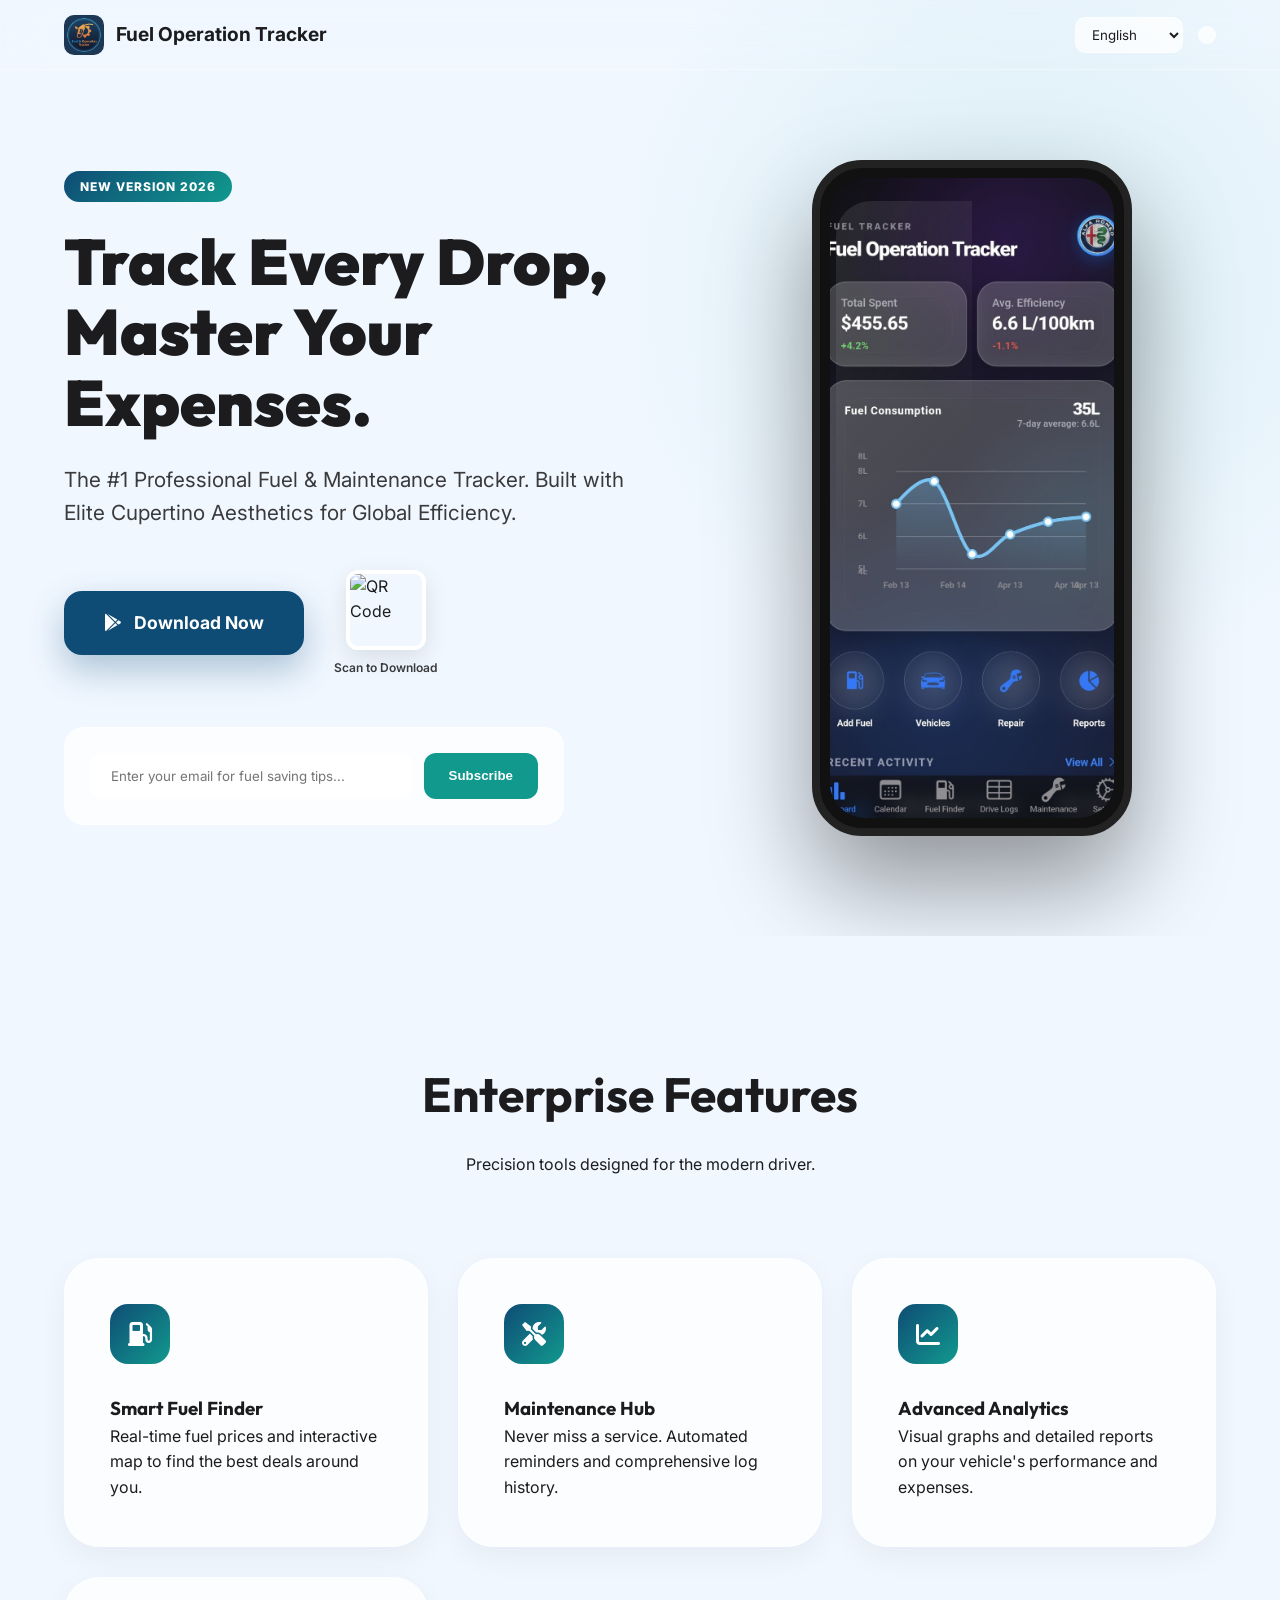
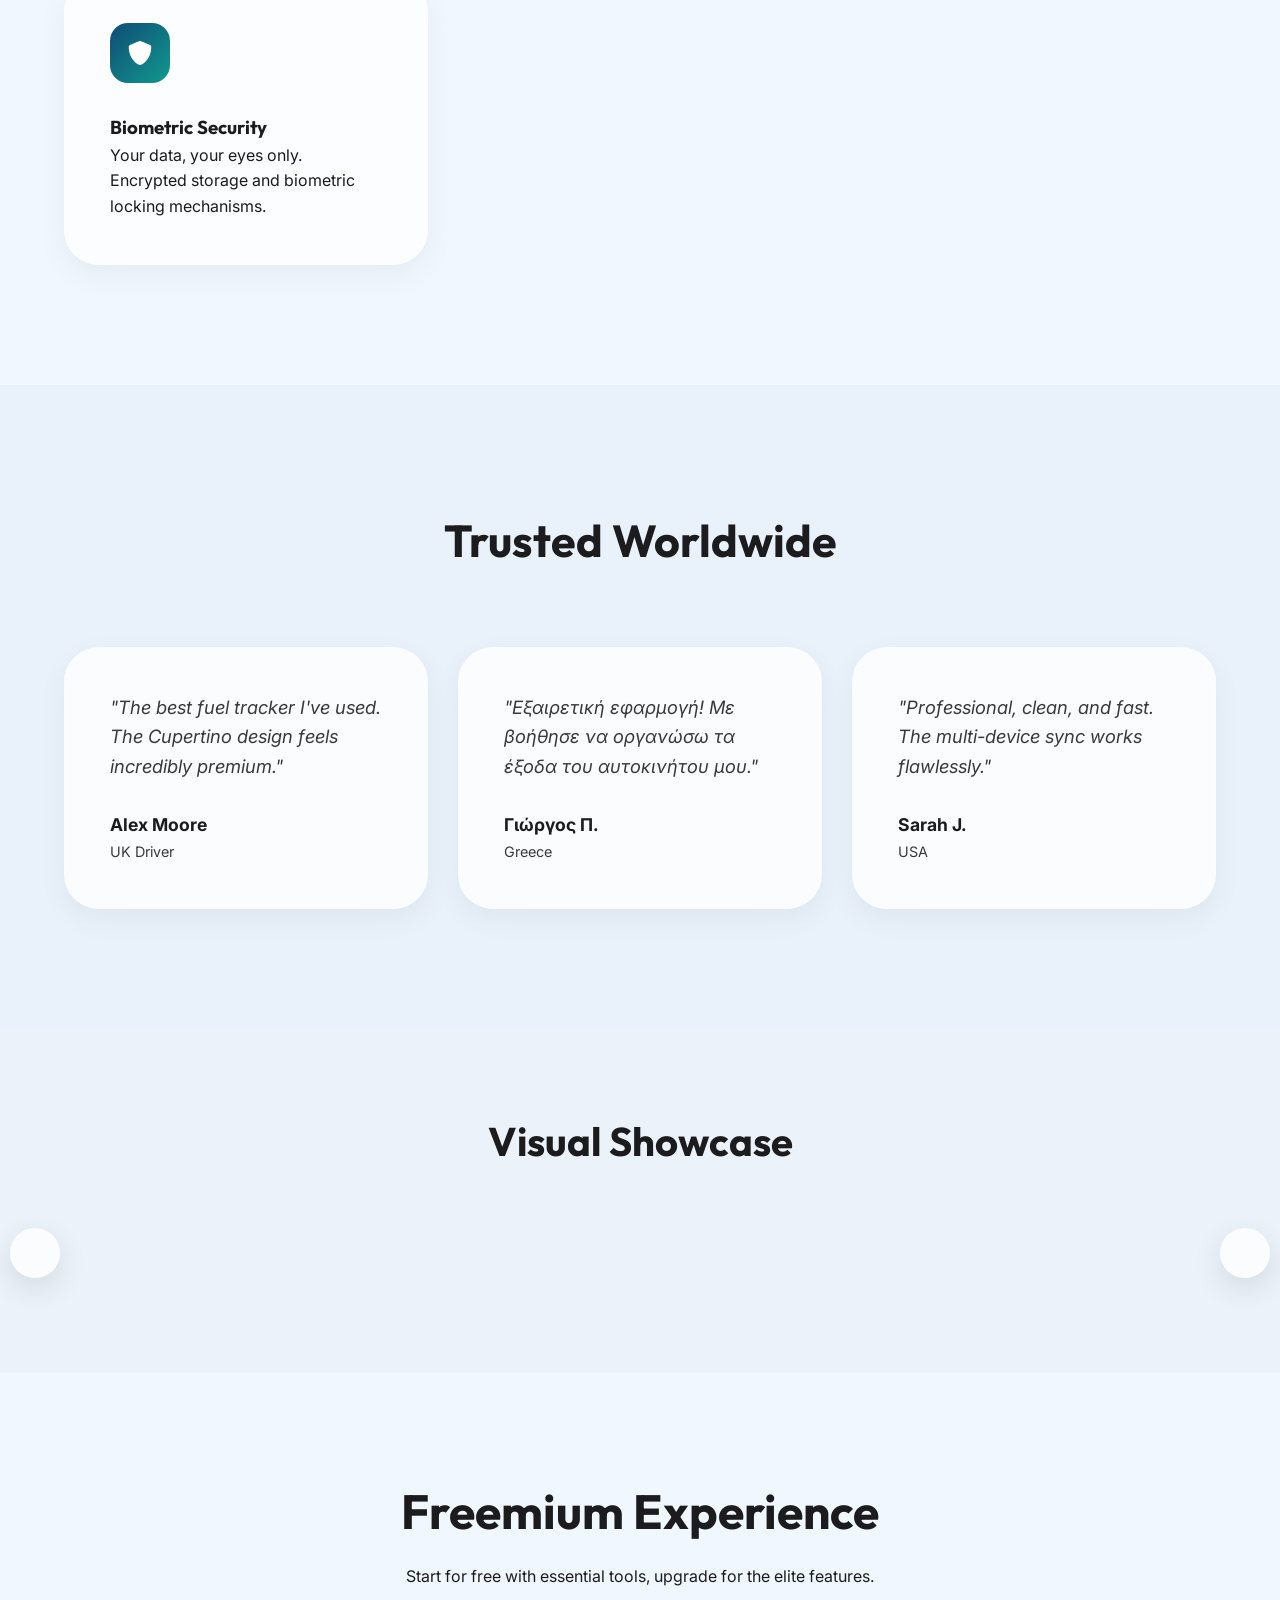
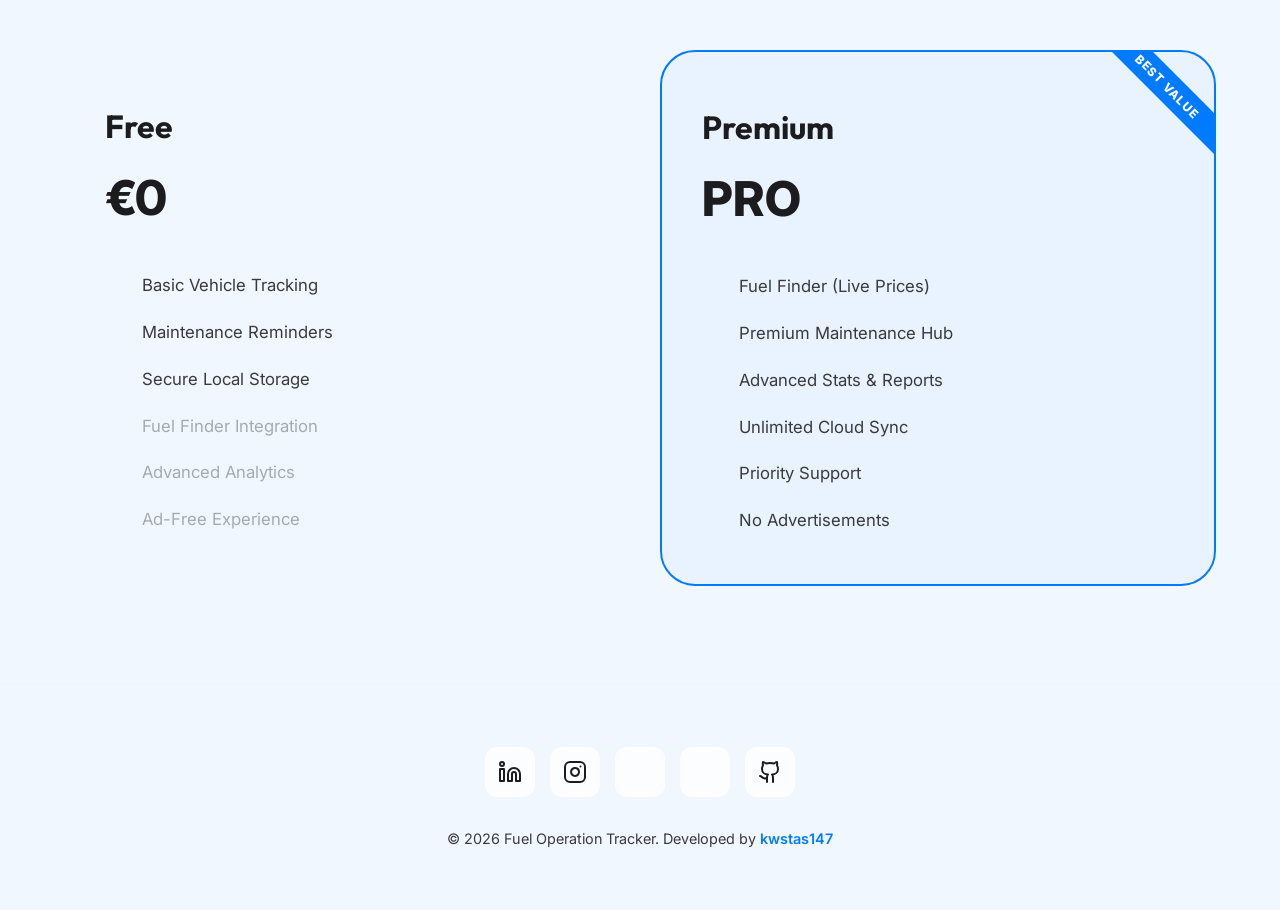
==== index.html @ c72ada4e "feat: complete landing page redesign with global SEO, Cupertino UI, Formspree, and GDPR Cookie Conse" ====
<!DOCTYPE html>
<html lang="en">
<head>
    <meta charset="UTF-8">
    <meta name="viewport" content="width=device-width, initial-scale=1.0">
    <title>Fuel Operation Tracker | The Ultimate Global Fuel Management App</title>
    <meta name="description" content="Track fuel consumption, maintenance, and find cheapest stations worldwide. Professional Cupertino design with multi-device sync and biometric security.">
    
    <!-- Google Fonts: Inter & Outfit -->
    <link rel="preconnect" href="https://fonts.googleapis.com">
    <link rel="preconnect" href="https://fonts.gstatic.com" crossorigin>
    <link href="https://fonts.googleapis.com/css2?family=Inter:wght@400;600;800&family=Outfit:wght@500;700;900&display=swap" rel="stylesheet">
    
    <!-- Font Awesome for premium icons -->
    <link rel="stylesheet" href="https://cdnjs.cloudflare.com/ajax/libs/font-awesome/6.0.0/css/all.min.css">
    
    <!-- Google Consent Mode (GDPR) -->
    <script>
      window.dataLayer = window.dataLayer || [];
      function gtag(){dataLayer.push(arguments);}
      
      // Προεπιλογή: ΟΛΑ ΑΠΕΝΕΡΓΟΠΟΙΗΜΕΝΑ πριν τη συγκατάθεση
      gtag('consent', 'default', {
        'analytics_storage': 'denied',
        'ad_storage': 'denied',
        'ad_user_data': 'denied',
        'ad_personalization': 'denied'
      });
    </script>
    
    <!-- Google tag (gtag.js) -->
    <script async src="https://www.googletagmanager.com/gtag/js?id=G-YELB7NJTKV"></script>
    <script>
      gtag('js', new Date());
      gtag('config', 'G-YELB7NJTKV');
    </script>
    
    
    <!-- Structured Data (JSON-LD) -->
    <script type="application/ld+json">
    {
      "@context": "https://schema.org",
      "@type": "SoftwareApplication",
      "name": "Fuel Operation Tracker",
      "operatingSystem": "Android, iOS",
      "applicationCategory": "FinanceApplication",
      "offers": {
        "@type": "Offer",
        "price": "0",
        "priceCurrency": "EUR"
      },
      "aggregateRating": {
        "@type": "AggregateRating",
        "ratingValue": "4.9",
        "ratingCount": "1000"
      }
    }
    </script>
    
    <link rel="stylesheet" href="styles.css">
</head>
<body class="light-mode">
    <nav class="glass-nav">
        <div class="nav-container">
            <div class="logo">
                <img src="assets/fuel.png" alt="Fuel Operation Tracker Logo" id="app-logo-nav">
                <span class="app-name">Fuel Operation Tracker</span>
            </div>
            <div class="nav-controls">
                <select id="language-selector" class="glass-select">
                    <option value="en">English</option>
                    <option value="el">Ελληνικά</option>
                    <option value="de">Deutsch</option>
                    <option value="fr">Français</option>
                    <option value="es">Español</option>
                    <option value="it">Italiano</option>
                    <option value="ru">Русский</option>
                    <option value="zh">中文</option>
                    <option value="hi">हिन्दी</option>
                </select>
                <button id="theme-toggle" class="glass-btn">
                    <i data-lucide="moon" id="theme-icon"></i>
                </button>
            </div>
        </div>
    </nav>

    <main>
        <!-- Hero Section -->
        <section class="hero-premium">
            <div class="hero-bg-accent"></div>
            <div class="hero-container">
                <div class="hero-content-pro animate-up">
                    <span class="badge-new">NEW VERSION 2026</span>
                    <h1 id="hero-title">Track Every Drop, <br><span class="gradient-text">Master Your Expenses.</span></h1>
                    <p id="hero-subtitle">The #1 Professional Fuel & Maintenance Tracker. Built with Elite Cupertino Aesthetics for Global Efficiency.</p>
                    
                    <div class="hero-cta-wrapper">
                        <div class="cta-primary-group">
                            <a href="https://play.google.com/store/apps/details?id=com.enterprise.fuel_operation_tracker" class="btn btn-primary-pro" id="play-store-btn" target="_blank">
                                <i class="fab fa-google-play"></i> Download Now
                            </a>
                            <div class="qr-wrapper">
                                <img src="https://api.qrserver.com/v1/create-qr-code/?size=150x150&data=https://play.google.com/store/apps/details?id=com.enterprise.fuel_operation_tracker" alt="QR Code" class="qr-code">
                                <span>Scan to Download</span>
                            </div>
                        </div>
                    </div>
                    
                    <div class="newsletter-compact">
                        <form action="https://formspree.io/f/xwvabwwy" method="POST" id="newsletter-form">
                            <input type="email" placeholder="Enter your email for fuel saving tips..." required name="email">
                            <button type="submit" class="btn-subscribe">Subscribe</button>
                        </form>
                    </div>
                </div>
                
                <div class="hero-visual animate-fade-in">
                    <div class="phone-frame">
                        <div class="phone-screen">
                            <img src="assets/screenshots/optimized_assets/1-800w.jpg" alt="App Preview">
                        </div>
                        <div class="phone-reflection"></div>
                    </div>
                </div>
            </div>
        </section>

        <!-- Features Section -->
        <section id="features" class="features-premium">
            <div class="section-header">
                <h2 id="features-title">Enterprise Features</h2>
                <p id="features-subtitle">Precision tools designed for the modern driver.</p>
            </div>
            <div class="features-grid-pro">
                <div class="feature-item glass-card">
                    <div class="icon-box"><i class="fas fa-gas-pump"></i></div>
                    <h3 id="f1-title">Smart Fuel Finder</h3>
                    <p id="f1-desc">Real-time fuel prices and interactive map to find the best deals around you.</p>
                </div>
                <div class="feature-item glass-card">
                    <div class="icon-box"><i class="fas fa-tools"></i></div>
                    <h3 id="f2-title">Maintenance Hub</h3>
                    <p id="f2-desc">Never miss a service. Automated reminders and comprehensive log history.</p>
                </div>
                <div class="feature-item glass-card">
                    <div class="icon-box"><i class="fas fa-chart-line"></i></div>
                    <h3 id="f3-title">Advanced Analytics</h3>
                    <p id="f3-desc">Visual graphs and detailed reports on your vehicle's performance and expenses.</p>
                </div>
                <div class="feature-item glass-card">
                    <div class="icon-box"><i class="fas fa-shield-alt"></i></div>
                    <h3 id="f4-title">Biometric Security</h3>
                    <p id="f4-desc">Your data, your eyes only. Encrypted storage and biometric locking mechanisms.</p>
                </div>
            </div>
        </section>

        <!-- Testimonials Section -->
        <section class="testimonials-premium">
            <h2 id="testimonials-title">Trusted Worldwide</h2>
            <div class="testimonials-grid">
                <div class="testimonial-card glass-card">
                    <p>"The best fuel tracker I've used. The Cupertino design feels incredibly premium."</p>
                    <div class="user-info">
                        <strong>Alex Moore</strong>
                        <span>UK Driver</span>
                    </div>
                </div>
                <div class="testimonial-card glass-card">
                    <p>"Εξαιρετική εφαρμογή! Με βοήθησε να οργανώσω τα έξοδα του αυτοκινήτου μου."</p>
                    <div class="user-info">
                        <strong>Γιώργος Π.</strong>
                        <span>Greece</span>
                    </div>
                </div>
                <div class="testimonial-card glass-card">
                    <p>"Professional, clean, and fast. The multi-device sync works flawlessly."</p>
                    <div class="user-info">
                        <strong>Sarah J.</strong>
                        <span>USA</span>
                    </div>
                </div>
            </div>
        </section>

        <!-- Gallery Section -->
        <section class="gallery-section">
            <h2 id="gallery-title">Visual Showcase</h2>
            <div class="gallery-container">
                <button class="gallery-nav-btn left" id="gallery-prev" aria-label="Previous image"><i data-lucide="chevron-left"></i></button>
                <div class="gallery-scroll">
                    <!-- Images will be injected by script.js -->
                    <div id="screenshots-gallery" class="screenshots-row"></div>
                </div>
                <button class="gallery-nav-btn right" id="gallery-next" aria-label="Next image"><i data-lucide="chevron-right"></i></button>
            </div>
        </section>

        <!-- Pricing Section -->
        <section class="pricing-section" id="pricing">
            <div class="pricing-title">
                <h2 id="pricing-main-title">Freemium Experience</h2>
                <p id="pricing-subtitle">Start for free with essential tools, upgrade for the elite features.</p>
            </div>
            <div class="pricing-grid">
                <!-- Free Plan -->
                <div class="pricing-card glass">
                    <div class="pricing-header">
                        <h3 id="free-name">Free</h3>
                        <div class="price" id="free-price">€0</div>
                    </div>
                    <ul class="pricing-features">
                        <li class="included"><i data-lucide="check-circle"></i> <span id="free-f1">Basic Vehicle Tracking</span></li>
                        <li class="included"><i data-lucide="check-circle"></i> <span id="free-f2">Maintenance Reminders</span></li>
                        <li class="included"><i data-lucide="check-circle"></i> <span id="free-f3">Secure Local Storage</span></li>
                        <li class="excluded"><i data-lucide="x-circle"></i> <span id="free-f4">Fuel Finder Integration</span></li>
                        <li class="excluded"><i data-lucide="x-circle"></i> <span id="free-f5">Advanced Analytics</span></li>
                        <li class="excluded"><i data-lucide="x-circle"></i> <span id="free-f6">Ad-Free Experience</span></li>
                    </ul>
                    <div class="pricing-details-overlay">
                        <div class="details-content">
                            <h4 id="free-details-title">Analysis</h4>
                            <div class="details-grid">
                                <div class="pros">
                                    <h5 id="free-pros-title">Pros</h5>
                                    <p id="free-pros-text">Ideal for personal use and basic tracking.</p>
                                </div>
                                <div class="cons">
                                    <h5 id="free-cons-title">Cons</h5>
                                    <p id="free-cons-text">Basic features only, includes advertisements.</p>
                                </div>
                            </div>
                        </div>
                    </div>
                </div>
                <!-- Premium Plan -->
                <div class="pricing-card premium glass">
                    <div class="pricing-header">
                        <h3 id="premium-name">Premium</h3>
                        <div class="price" id="premium-price">PRO</div>
                    </div>
                    <ul class="pricing-features">
                        <li class="included"><i data-lucide="check-circle"></i> <span id="premium-f1">Fuel Finder (Live Prices)</span></li>
                        <li class="included"><i data-lucide="check-circle"></i> <span id="premium-f2">Premium Maintenance Hub</span></li>
                        <li class="included"><i data-lucide="check-circle"></i> <span id="premium-f3">Advanced Stats & Reports</span></li>
                        <li class="included"><i data-lucide="check-circle"></i> <span id="premium-f4">Unlimited Cloud Sync</span></li>
                        <li class="included"><i data-lucide="check-circle"></i> <span id="premium-f5">Priority Support</span></li>
                        <li class="included"><i data-lucide="check-circle"></i> <span id="premium-f6">No Advertisements</span></li>
                    </ul>
                    <div class="pricing-details-overlay">
                        <div class="details-content">
                            <h4 id="premium-details-title">Analysis</h4>
                            <div class="details-grid">
                                <div class="pros">
                                    <h5 id="premium-pros-title">Pros</h5>
                                    <p id="premium-pros-text">Full elite experience with all professional tools.</p>
                                </div>
                                <div class="cons">
                                    <h5 id="premium-cons-title">Cons</h5>
                                    <p id="premium-cons-text">Requires a pro activation for full access.</p>
                                </div>
                            </div>
                        </div>
                    </div>
                </div>
            </div>
        </section>



    </main>

    <footer>
        <div class="footer-content">
            <div class="social-links-grid">
                <a href="https://www.linkedin.com/in/konstantinos-lathyris-5b98931b0" target="_blank" class="social-card" aria-label="LinkedIn">
                    <svg xmlns="http://www.w3.org/2000/svg" width="24" height="24" viewBox="0 0 24 24" fill="none" stroke="currentColor" stroke-width="2" stroke-linecap="round" stroke-linejoin="round" class="lucide lucide-linkedin"><path d="M16 8a6 6 0 0 1 6 6v7h-4v-7a2 2 0 0 0-2-2 2 2 0 0 0-2 2v7h-4v-7a6 6 0 0 1 6-6z"/><rect width="4" height="12" x="2" y="9"/><circle cx="4" cy="4" r="2"/></svg>
                </a>
                <a href="https://instagram.com/kwstas147" target="_blank" class="social-card" aria-label="Instagram">
                    <svg xmlns="http://www.w3.org/2000/svg" width="24" height="24" viewBox="0 0 24 24" fill="none" stroke="currentColor" stroke-width="2" stroke-linecap="round" stroke-linejoin="round" class="lucide lucide-instagram"><rect width="20" height="20" x="2" y="2" rx="5" ry="5"/><path d="M16 11.37A4 4 0 1 1 12.63 8 4 4 0 0 1 16 11.37z"/><line x1="17.5" x2="17.51" y1="6.5" y2="6.5"/></svg>
                </a>
                <a href="https://wa.me/3000000000" target="_blank" class="social-card" aria-label="WhatsApp">
                    <i data-lucide="message-circle" width="24" height="24" stroke-width="2"></i>
                </a>
                <a href="mailto:infokwstas147@gmail.com" class="social-card" aria-label="Email">
                    <i data-lucide="mail" width="24" height="24" stroke-width="2"></i>
                </a>
                <a href="https://github.com/kwstas147" target="_blank" class="social-card" aria-label="GitHub">
                    <svg xmlns="http://www.w3.org/2000/svg" width="24" height="24" viewBox="0 0 24 24" fill="none" stroke="currentColor" stroke-width="2" stroke-linecap="round" stroke-linejoin="round" class="lucide lucide-github"><path d="M15 22v-4a4.8 4.8 0 0 0-1-3.5c3 0 6-2 6-5.5.08-1.25-.27-2.48-1-3.5.28-1.15.28-2.35 0-3.5 0 0-1 0-3 1.5-2.64-.5-5.36-.5-8 0C6 2 5 2 5 2c-.3 1.15-.3 2.35 0 3.5A5.403 5.403 0 0 0 4 9c0 3.5 3 5.5 6 5.5-.39.49-.68 1.05-.85 1.65-.17.6-.22 1.23-.15 1.85v4"/><path d="M9 18c-4.51 2-5-2-7-2"/></svg>
                </a>
            </div>
            <p id="footer-text">© 2026 Fuel Operation Tracker. Developed by <a href="https://github.com/kwstas147">kwstas147</a></p>
        </div>
    </footer>

    <!-- GDPR Cookie Banner -->
    <div id="gdpr-cookie-banner" class="cookie-banner glass-card" style="display: none;">
        <div class="cookie-content">
            <h4>We value your privacy</h4>
            <p>We use cookies to analyze site traffic and improve your experience. Your data is anonymized.</p>
        </div>
        <div class="cookie-actions">
            <button id="cookie-accept" class="btn btn-primary">Accept</button>
            <button id="cookie-decline" class="btn btn-secondary">Decline</button>
        </div>
    </div>

    <script src="script.js"></script>
</body>
</html>
---- styles.css ----
:root {
    /* Color Tokens (Light Mode Default) */
    --primary: #007AFF;
    --primary-pro: #0f4c75;
    --primary-gradient: linear-gradient(135deg, #0f4c75 0%, #11998e 100%);
    --bg-color: #F0F7FF;
    --card-bg: rgba(255, 255, 255, 0.75);
    --text-primary: #1C1C1E;
    --text-secondary: #3A3A3C;
    --glass-border: rgba(255, 255, 255, 0.4);
    --accent-blue: #007AFF;
    --accent-green: #11998e;
}

body.dark-mode {
    --bg-color: #000000;
    --card-bg: rgba(28, 28, 30, 0.7);
    --text-primary: #FFFFFF;
    --text-secondary: #EBEBF5;
    --glass-border: rgba(255, 255, 255, 0.1);
    --nav-bg: rgba(28, 28, 30, 0.6);
    --overlay-bg: rgba(20, 20, 22, 0.96);
    --overlay-text: #FFFFFF;
}

* {
    margin: 0;
    padding: 0;
    box-sizing: border-box;
}

body {
    font-family: 'Inter', -apple-system, sans-serif;
    background-color: var(--bg-color);
    color: var(--text-primary);
    line-height: 1.6;
    transition: background-color 0.5s ease, color 0.5s ease;
    overflow-x: hidden;
}

h1, h2, h3 {
    font-family: 'Outfit', sans-serif;
}

/* Nav */
.glass-nav {
    position: fixed;
    top: 0;
    width: 100%;
    height: 70px;
    z-index: 1000;
    background: var(--nav-bg);
    backdrop-filter: blur(20px);
    -webkit-backdrop-filter: blur(20px);
    border-bottom: 1px solid var(--glass-border);
    display: flex;
    align-items: center;
}

.nav-container {
    width: 90%;
    max-width: 1200px;
    margin: 0 auto;
    display: flex;
    justify-content: space-between;
    align-items: center;
}

.logo {
    display: flex;
    align-items: center;
    gap: 12px;
}

#app-logo-nav {
    width: 40px;
    height: 40px;
    border-radius: 10px;
}

.app-name {
    font-size: 1.2rem;
    font-weight: 700;
    color: var(--text-primary);
    white-space: nowrap;
}
@media (max-width: 600px) {
    .app-name { font-size: 1rem; }
}
@media (max-width: 400px) {
    .app-name { display: none; } /* Show only logo on very small screens */
}

.nav-controls {
    display: flex;
    align-items: center;
    gap: 15px;
}

.glass-select {
    padding: 8px 12px;
    border-radius: 10px;
    border: 1px solid var(--glass-border);
    background: var(--card-bg);
    color: var(--text-primary);
    font-family: inherit;
    outline: none;
    cursor: pointer;
}

.glass-btn {
    padding: 8px;
    border-radius: 10px;
    border: 1px solid var(--glass-border);
    background: var(--card-bg);
    color: var(--text-primary);
    cursor: pointer;
    display: flex;
    align-items: center;
    justify-content: center;
    transition: transform 0.2s ease;
}

.glass-btn:active {
    transform: scale(0.95);
}

/* Base Components */
.btn {
    padding: 14px 28px;
    border-radius: 14px;
    font-weight: 600;
    text-decoration: none;
    display: inline-flex;
    align-items: center;
    gap: 10px;
    transition: all 0.3s cubic-bezier(0.16, 1, 0.3, 1);
    cursor: pointer;
}

.btn:active {
    transform: scale(0.96);
}

.btn-primary {
    background: var(--primary);
    color: white;
    box-shadow: 0 10px 20px rgba(0, 122, 255, 0.3);
}

.btn-secondary {
    background: var(--card-bg);
    color: var(--text-primary);
    border: 1px solid var(--glass-border);
}

/* Hero Premium */
.hero-premium {
    position: relative;
    padding: 160px 5% 100px;
    background: var(--bg-color);
    overflow: hidden;
}

.hero-bg-accent {
    position: absolute;
    top: -20%;
    right: -10%;
    width: 60%;
    height: 100%;
    background: radial-gradient(circle, rgba(17, 153, 142, 0.1) 0%, transparent 70%);
    z-index: 1;
}

.hero-container {
    max-width: 1300px;
    margin: 0 auto;
    display: flex;
    align-items: center;
    gap: 80px;
    position: relative;
    z-index: 2;
}

.hero-content-pro {
    flex: 1.2;
}

.badge-new {
    display: inline-block;
    padding: 6px 16px;
    background: var(--primary-gradient);
    color: white;
    border-radius: 50px;
    font-size: 0.75rem;
    font-weight: 800;
    letter-spacing: 1px;
    margin-bottom: 25px;
}

.hero-content-pro h1 {
    font-size: 4rem;
    line-height: 1.1;
    margin-bottom: 25px;
    font-weight: 900;
}

.hero-content-pro p {
    font-size: 1.3rem;
    color: var(--text-secondary);
    margin-bottom: 40px;
    max-width: 600px;
}

.hero-cta-wrapper {
    margin-bottom: 40px;
}

.cta-primary-group {
    display: flex;
    align-items: center;
    gap: 30px;
}

.btn-primary-pro {
    background: var(--primary-pro);
    color: white;
    padding: 18px 40px;
    border-radius: 18px;
    font-weight: 700;
    font-size: 1.1rem;
    text-decoration: none;
    display: inline-flex;
    align-items: center;
    gap: 12px;
    box-shadow: 0 15px 35px rgba(15, 76, 117, 0.3);
    transition: all 0.3s cubic-bezier(0.16, 1, 0.3, 1);
}

.btn-primary-pro:hover {
    transform: translateY(-5px);
    box-shadow: 0 25px 50px rgba(15, 76, 117, 0.4);
}

.qr-wrapper {
    display: flex;
    flex-direction: column;
    align-items: center;
    gap: 8px;
}

.qr-code {
    width: 80px;
    height: 80px;
    border: 4px solid white;
    border-radius: 12px;
    box-shadow: 0 8px 25px rgba(0,0,0,0.1);
}

.qr-wrapper span {
    font-size: 0.75rem;
    color: var(--text-secondary);
    font-weight: 600;
}

.newsletter-compact {
    margin-top: 50px;
    padding: 25px;
    background: var(--card-bg);
    backdrop-filter: blur(15px);
    border: 1px solid var(--glass-border);
    border-radius: 20px;
    max-width: 500px;
}

.newsletter-compact form {
    display: flex;
    gap: 12px;
}

.newsletter-compact input {
    flex: 1;
    padding: 14px 20px;
    border-radius: 12px;
    border: 1px solid var(--glass-border);
    outline: none;
    font-family: inherit;
}

.btn-subscribe {
    background: var(--accent-green);
    color: white;
    border: none;
    padding: 0 25px;
    border-radius: 12px;
    font-weight: 700;
    cursor: pointer;
    transition: opacity 0.3s;
}

.btn-subscribe:hover { opacity: 0.9; }

/* Phone Frame */
.hero-visual {
    flex: 1;
    display: flex;
    justify-content: center;
}

.phone-frame {
    width: 320px;
    aspect-ratio: 9/19;
    background: #111;
    border-radius: 50px;
    padding: 10px;
    box-shadow: 0 50px 100px rgba(0,0,0,0.4);
    position: relative;
    border: 8px solid #222;
}

.phone-screen {
    width: 100%;
    height: 100%;
    border-radius: 35px;
    overflow: hidden;
    background: #000;
}

.phone-screen img {
    width: 100%;
    height: 100%;
    object-fit: cover;
}

.phone-reflection {
    position: absolute;
    top: 5%;
    left: 5%;
    width: 45%;
    height: 90%;
    background: linear-gradient(135deg, rgba(255,255,255,0.1) 0%, transparent 50%);
    pointer-events: none;
    border-radius: 35px 0 0 35px;
    z-index: 5;
}

/* Features Pro */
.features-premium {
    padding: 120px 5%;
    max-width: 1300px;
    margin: 0 auto;
}

.section-header {
    text-align: center;
    margin-bottom: 80px;
}

.section-header h2 {
    font-size: 3rem;
    margin-bottom: 20px;
}

.features-grid-pro {
    display: grid;
    grid-template-columns: repeat(auto-fit, minmax(280px, 1fr));
    gap: 30px;
}

.glass-card {
    background: var(--card-bg);
    backdrop-filter: blur(15px);
    -webkit-backdrop-filter: blur(15px);
    border: 1px solid var(--glass-border);
    border-radius: 35px;
    padding: 45px;
    transition: all 0.5s cubic-bezier(0.16, 1, 0.3, 1);
    box-shadow: 0 10px 30px rgba(0,0,0,0.05);
}

.glass-card:hover {
    transform: translateY(-10px) scale(1.02);
    background: rgba(255, 255, 255, 0.9);
    box-shadow: 0 30px 60px rgba(0,0,0,0.12);
}

.dark-mode .glass-card:hover {
    background: rgba(255, 255, 255, 0.05);
}

.icon-box {
    width: 60px;
    height: 60px;
    background: var(--primary-gradient);
    color: white;
    border-radius: 18px;
    display: flex;
    align-items: center;
    justify-content: center;
    font-size: 1.5rem;
    margin-bottom: 30px;
}

/* Testimonials Pro */
.testimonials-premium {
    padding: 120px 5%;
    background: rgba(15, 76, 117, 0.03);
}

.testimonials-premium h2 {
    text-align: center;
    font-size: 2.8rem;
    margin-bottom: 70px;
}

.testimonials-grid {
    display: grid;
    grid-template-columns: repeat(auto-fit, minmax(320px, 1fr));
    gap: 30px;
    max-width: 1200px;
    margin: 0 auto;
}

.testimonial-card p {
    font-size: 1.15rem;
    font-style: italic;
    margin-bottom: 30px;
    color: var(--text-secondary);
}

.user-info {
    display: flex;
    flex-direction: column;
}

.user-info strong {
    font-size: 1.1rem;
}

.user-info span {
    font-size: 0.9rem;
    color: var(--text-secondary);
}

/* Gallery - Professional Card Style */
.gallery-section {
    padding: 80px 0;
    background: rgba(0, 0, 0, 0.02);
}

.gallery-section h2 {
    text-align: center;
    font-size: 2.5rem;
    margin-bottom: 40px;
}

.gallery-container {
    position: relative;
    padding: 0 5%;
    display: flex;
    align-items: center;
}

.gallery-scroll {
    overflow-x: auto;
    padding: 40px 10px;
    scrollbar-width: none; /* Hide for better look, drag & arrows handle it */
    -ms-overflow-style: none;
    cursor: grab;
    user-select: none;
}

.gallery-scroll:active {
    cursor: grabbing;
}

.gallery-scroll::-webkit-scrollbar {
    display: none;
}

.gallery-nav-btn {
    position: absolute;
    z-index: 10;
    width: 50px;
    height: 50px;
    border-radius: 50%;
    background: var(--card-bg);
    backdrop-filter: blur(15px);
    border: 1px solid var(--glass-border);
    color: var(--text-primary);
    cursor: pointer;
    display: flex;
    align-items: center;
    justify-content: center;
    transition: all 0.3s cubic-bezier(0.4, 0, 0.2, 1);
    box-shadow: 0 10px 30px rgba(0,0,0,0.1);
}

.gallery-nav-btn:hover {
    background: var(--primary);
    color: white;
    transform: scale(1.15);
}

.gallery-nav-btn.left { left: 10px; }
.gallery-nav-btn.right { right: 10px; }

@media (max-width: 900px) {
    .gallery-nav-btn { display: none; }
    .gallery-container { padding: 0; }
}

.screenshots-row {
    display: flex;
    gap: 30px;
    width: max-content;
}

.screenshot-card {
    width: 260px;
    background: var(--card-bg);
    border-radius: 30px;
    padding: 12px;
    border: 1px solid var(--glass-border);
    box-shadow: 0 15px 35px rgba(0,0,0,0.1);
    display: flex;
    flex-direction: column;
    align-items: center;
    transition: transform 0.3s ease, box-shadow 0.3s ease;
}

.screenshot-card:hover {
    transform: translateY(-10px) scale(1.02);
    box-shadow: 0 25px 50px rgba(0,0,0,0.2);
}

.screenshot-img-wrapper {
    aspect-ratio: 9/20;
    width: 100%;
    background: #000;
    border-radius: 20px;
    position: relative;
    overflow: hidden;
    padding: 5px;
    box-sizing: border-box;
    border: 1px solid var(--glass-border);
}

.screenshot-img-wrapper img {
    width: 100%;
    height: 100%;
    object-fit: contain; /* Show entire screenshot in gallery too */
    display: block;
}

.screenshot-caption {
    margin-top: 15px;
    font-weight: 600;
    font-size: 0.95rem;
    color: var(--text-primary);
    text-align: center;
    padding: 0 10px 5px;
}

/* Animations & More */
footer {
    padding: 60px 5%;
    border-top: 1px solid var(--glass-border);
    text-align: center;
}

.social-links-grid {
    display: flex;
    justify-content: center;
    gap: 15px;
    margin-bottom: 30px;
}

.social-card {
    width: 50px;
    height: 50px;
    display: flex;
    align-items: center;
    justify-content: center;
    background: var(--card-bg);
    border: 1px solid var(--glass-border);
    border-radius: 12px;
    color: var(--text-primary);
    text-decoration: none;
    transition: all 0.4s cubic-bezier(0.16, 1, 0.3, 1);
    backdrop-filter: blur(10px);
}

.social-card i,
.social-card svg {
    width: 24px;
    height: 24px;
    min-width: 24px;
    min-height: 24px;
    transition: transform 0.3s ease;
    display: inline-block;
    stroke: currentColor;
    fill: none;
    stroke-width: 2;
}

.social-card:hover {
    transform: translateY(-5px);
    background: var(--primary);
    border-color: var(--primary);
    color: #fff;
    box-shadow: 0 10px 20px rgba(0, 112, 243, 0.3);
}

.social-card:hover i,
.social-card:hover svg {
    transform: scale(1.1);
}

#footer-text {
    font-size: 0.9rem;
    color: var(--text-secondary);
}

#footer-text a {
    color: var(--primary);
    text-decoration: none;
    font-weight: 600;
}

@keyframes fadeInUp {
    from { opacity: 0; transform: translateY(30px); }
    to { opacity: 1; transform: translateY(0); }
}

@keyframes fadeIn {
    from { opacity: 0; }
    to { opacity: 1; }
}

.animate-up { animation: fadeInUp 0.8s cubic-bezier(0.16, 1, 0.3, 1) forwards; }
.animate-fade-in { animation: fadeIn 1.2s ease forwards; }
.delay-1 { animation-delay: 0.2s; opacity: 0; }
.delay-2 { animation-delay: 0.4s; opacity: 0; }

@media (max-width: 900px) {
    .hero {
        flex-direction: column;
        padding-top: 100px;
        text-align: center;
    }
    .hero h1 { font-size: 2.5rem; }
    .hero-actions { justify-content: center; }
    .hero-image { order: -1; }
    .phone-mockup { width: 220px; height: 450px; }
    .screenshot-card { width: 220px; }
    
    .nav-container { padding: 0 10px; gap: 8px; }
    .glass-select { font-size: 0.8rem; padding: 4px 8px; }
}

/* --- New Sections Styling --- */

/* How it Works */
.how-it-works {
    padding: 100px 5%;
    max-width: 1400px;
    margin: 0 auto;
    text-align: center;
}

.how-it-works h2 {
    font-size: 3rem;
    margin-bottom: 60px;
    color: var(--text-primary);
}

.steps-container {
    display: grid;
    grid-template-columns: repeat(auto-fit, minmax(320px, 1fr));
    gap: 30px;
}

.step-card {
    padding: 50px 30px;
    border-radius: 30px;
    display: flex;
    flex-direction: column;
    align-items: center;
    gap: 25px;
    position: relative;
    transition: all 0.4s cubic-bezier(0.16, 1, 0.3, 1);
}

.step-card:hover {
    transform: translateY(-10px);
    background: rgba(255, 255, 255, 0.08);
}

.step-number {
    position: absolute;
    top: 25px;
    right: 30px;
    font-size: 4rem;
    font-weight: 900;
    opacity: 0.15;
    color: var(--primary);
}

.step-card i {
    width: 64px;
    height: 64px;
    color: var(--primary);
}

.step-content h3 {
    font-size: 1.6rem;
    margin-bottom: 12px;
}

.step-content p {
    color: var(--text-secondary);
    line-height: 1.7;
    font-size: 1.05rem;
}

/* Privacy Section */
.privacy-section {
    padding: 80px 5%;
}

.privacy-container {
    max-width: 1100px;
    margin: 0 auto;
    padding: 80px 50px;
    border-radius: 40px;
    text-align: center;
    background: var(--card-bg);
    border: 1px solid var(--glass-border);
    backdrop-filter: blur(10px);
}

.privacy-container h2 {
    font-size: 2.8rem;
    margin-bottom: 50px;
}

.privacy-grid {
    display: grid;
    grid-template-columns: repeat(auto-fit, minmax(300px, 1fr));
    gap: 50px;
}

.privacy-item i {
    width: 56px;
    height: 56px;
    color: #34c759;
    margin-bottom: 25px;
}

.privacy-item h3 {
    font-size: 1.5rem;
    margin-bottom: 12px;
}

.privacy-item p {
    color: var(--text-secondary);
    font-size: 1.1rem;
    line-height: 1.6;
}

/* Premium / Pricing */
.pricing-section {
    padding: 100px 5%;
    max-width: 1300px;
    margin: 0 auto;
}

.pricing-title {
    text-align: center;
    margin-bottom: 60px;
}

.pricing-title h2 {
    font-size: 3rem;
    margin-bottom: 15px;
}

.pricing-grid {
    display: grid;
    grid-template-columns: repeat(auto-fit, minmax(350px, 1fr));
    gap: 40px;
    justify-content: center;
}

.pricing-card {
    padding: 50px 40px;
    border-radius: 35px;
    display: flex;
    flex-direction: column;
    gap: 35px;
    border: 1px solid rgba(255, 255, 255, 0.08);
    position: relative;
    overflow: hidden;
}

.pricing-card.premium {
    border: 2px solid var(--primary);
    background: rgba(0, 112, 243, 0.03);
}

.pricing-card.premium::before {
    content: 'BEST VALUE';
    position: absolute;
    top: 20px;
    right: -35px;
    background: var(--primary);
    color: white;
    padding: 5px 40px;
    transform: rotate(45deg);
    font-size: 0.75rem;
    font-weight: 800;
    letter-spacing: 1px;
}

.pricing-header h3 {
    font-size: 2rem;
    margin-bottom: 8px;
}

.price {
    font-size: 3rem;
    font-weight: 800;
    color: var(--text-primary);
}

.price span {
    font-size: 1rem;
    font-weight: 500;
    color: var(--text-secondary);
}

.pricing-features {
    list-style: none;
    display: flex;
    flex-direction: column;
    gap: 20px;
}

.pricing-features li {
    display: flex;
    align-items: center;
    gap: 15px;
    color: var(--text-secondary);
    font-size: 1.05rem;
}

.pricing-features li i {
    width: 22px;
    height: 22px;
    flex-shrink: 0;
}

.pricing-features li.included i {
    color: #34c759;
}

.pricing-features li.excluded {
    opacity: 0.4;
}

.pricing-features li.excluded i {
    color: #ff3b30;
}

/* Pricing Hover Overlay */
.pricing-details-overlay {
    position: absolute;
    top: 0;
    left: 0;
    width: 100%;
    height: 100%;
    background: var(--card-bg);
    backdrop-filter: blur(25px);
    -webkit-backdrop-filter: blur(25px);
    display: flex;
    flex-direction: column;
    align-items: center;
    justify-content: center;
    opacity: 0;
    pointer-events: none;
    transition: all 0.5s cubic-bezier(0.16, 1, 0.3, 1);
    z-index: 20;
    padding: 40px;
    border-radius: 35px;
    text-align: center;
}

.pricing-card:hover .pricing-details-overlay {
    opacity: 1;
    pointer-events: auto;
}

.details-content {
    width: 100%;
}

.details-content h4 {
    font-size: 1.8rem;
    margin-bottom: 25px;
    background: linear-gradient(135deg, var(--primary), #00d2ff);
    -webkit-background-clip: text;
    background-clip: text;
    -webkit-text-fill-color: transparent;
}

.details-grid {
    display: flex;
    flex-direction: column;
    gap: 30px;
}

.pros, .cons {
    display: flex;
    flex-direction: column;
    gap: 10px;
}

.pros h5 {
    color: #34c759;
    font-size: 1.2rem;
    display: flex;
    align-items: center;
    justify-content: center;
    gap: 8px;
}

.cons h5 {
    color: #ff3b30;
    font-size: 1.2rem;
    display: flex;
    align-items: center;
    justify-content: center;
    gap: 8px;
}

.pros p, .cons p {
    color: var(--text-secondary);
    font-size: 1rem;
    line-height: 1.6;
}


@media (max-width: 600px) {
    .how-it-works h2, .pricing-title h2 { font-size: 2.2rem; }
    .privacy-container { padding: 40px 25px; }
    .pricing-card { padding: 40px 25px; }
}

/* Premium Slide-up Overlay for Feature Cards */
.feature-card {
    position: relative;
    overflow: hidden;
}

.feature-overlay {
    position: absolute;
    top: 0;
    left: 0;
    width: 100%;
    height: 100%;
    padding: 30px;
    background: var(--overlay-bg); /* Use matching theme color */
    color: var(--overlay-text);
    backdrop-filter: blur(15px);
    -webkit-backdrop-filter: blur(15px);
    font-size: 1.05rem;
    line-height: 1.6;
    text-align: center;
    display: flex;
    align-items: center;
    justify-content: center;
    overflow-y: auto; /* Allow scrolling for long text */
    
    /* Animation state - Hidden below the card */
    opacity: 0;
    transform: translateY(100%);
    transition: transform 0.4s cubic-bezier(0.16, 1, 0.3, 1), opacity 0.4s ease;
    z-index: 10;
    pointer-events: none;
    border-radius: inherit;
}

.feature-card:hover .feature-overlay {
    opacity: 1;
    transform: translateY(0);
}

.feature-overlay p {
    margin: 0;
    font-weight: 500;
}


.footer-legal {
    margin-top: 15px;
    font-size: 0.85rem;
    opacity: 0.8;
}

.footer-legal a {
    color: var(--text-secondary);
    text-decoration: none;
    margin: 0 10px;
    transition: color 0.3s ease;
}

.footer-legal a:hover {
    color: var(--primary);
}

/* GDPR Cookie Banner */
.cookie-banner {
    position: fixed;
    bottom: 30px;
    left: 50%;
    transform: translateX(-50%);
    z-index: 9999;
    width: 90%;
    max-width: 450px;
    padding: 24px;
    display: flex;
    flex-direction: column;
    gap: 20px;
    box-shadow: 0 20px 40px rgba(0,0,0,0.2);
    border: 1px solid var(--glass-border);
}

.cookie-content h4 {
    margin-bottom: 8px;
    font-size: 1.1rem;
    font-weight: 700;
}

.cookie-content p {
    font-size: 0.9rem;
    color: var(--text-secondary);
    line-height: 1.5;
}

.cookie-actions {
    display: flex;
    gap: 12px;
    justify-content: flex-end;
}

.cookie-actions .btn {
    padding: 10px 20px;
    font-size: 0.9rem;
    border-radius: 10px;
}
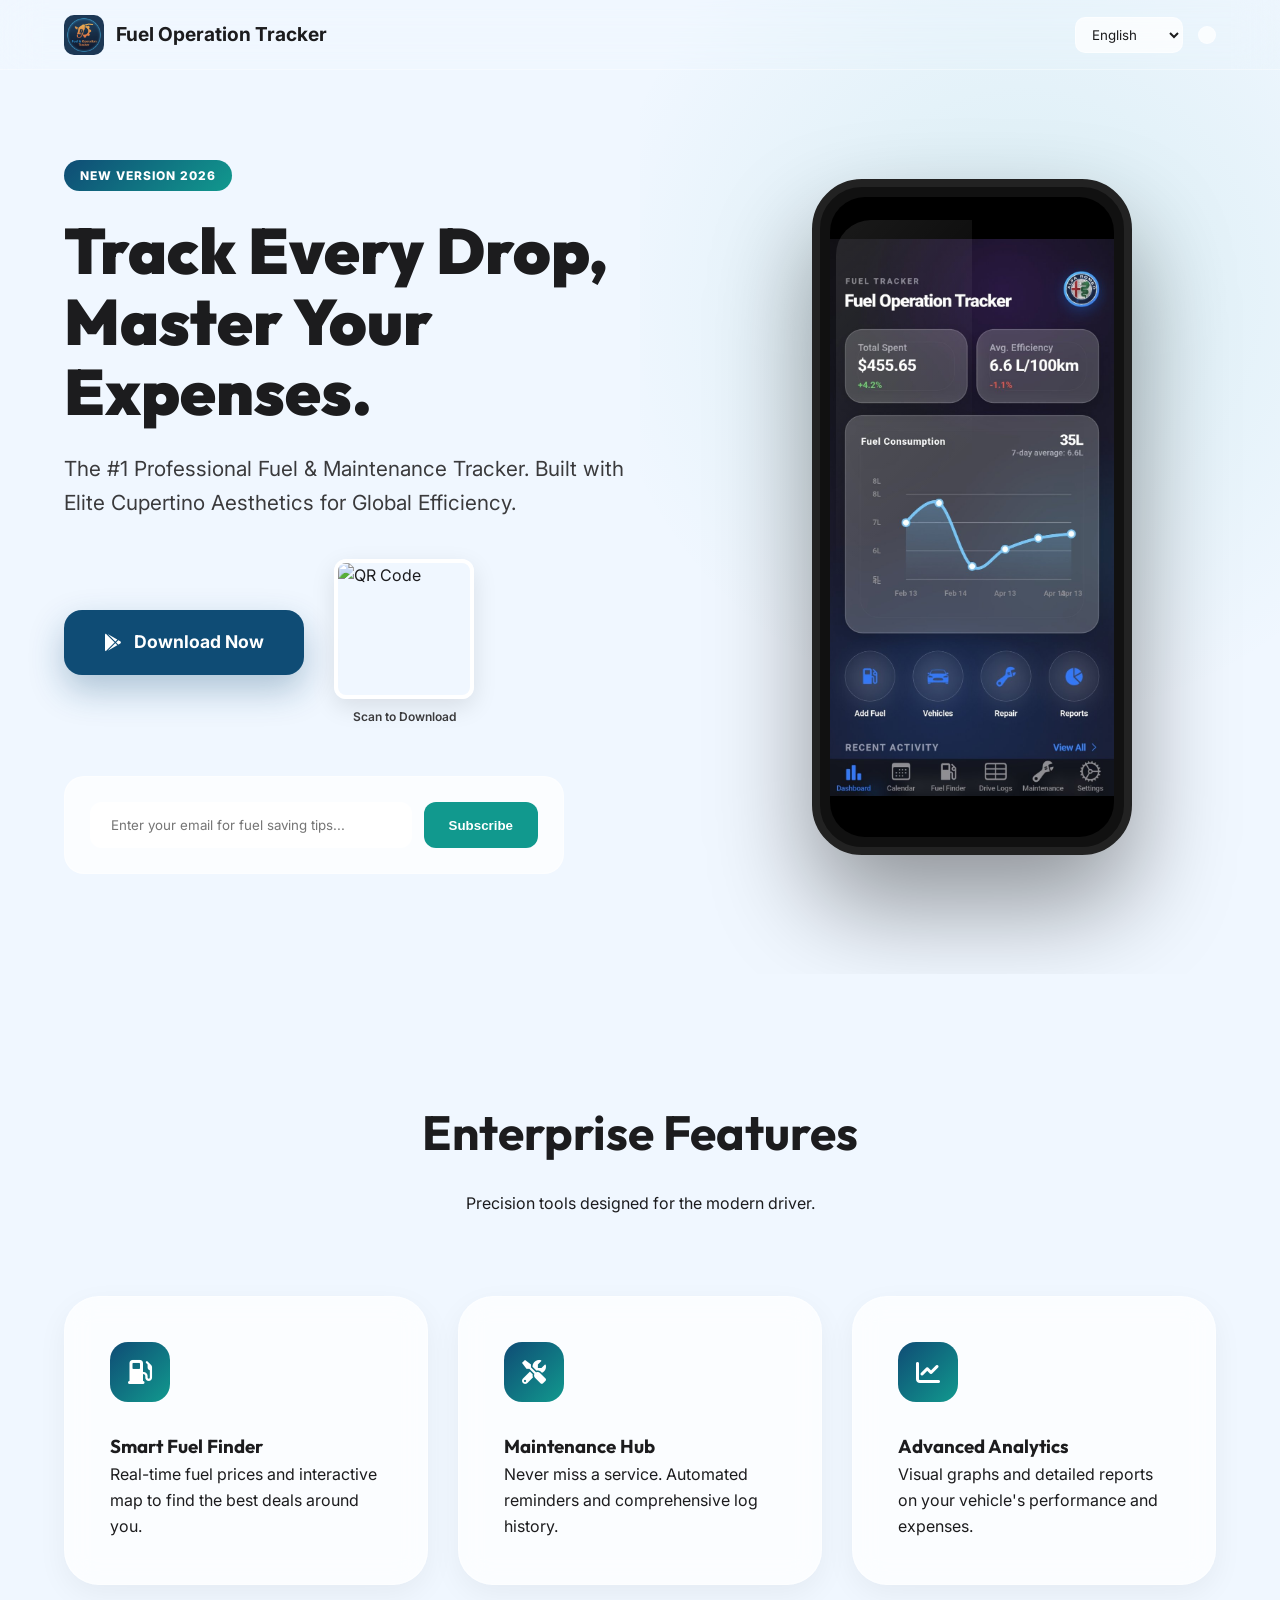
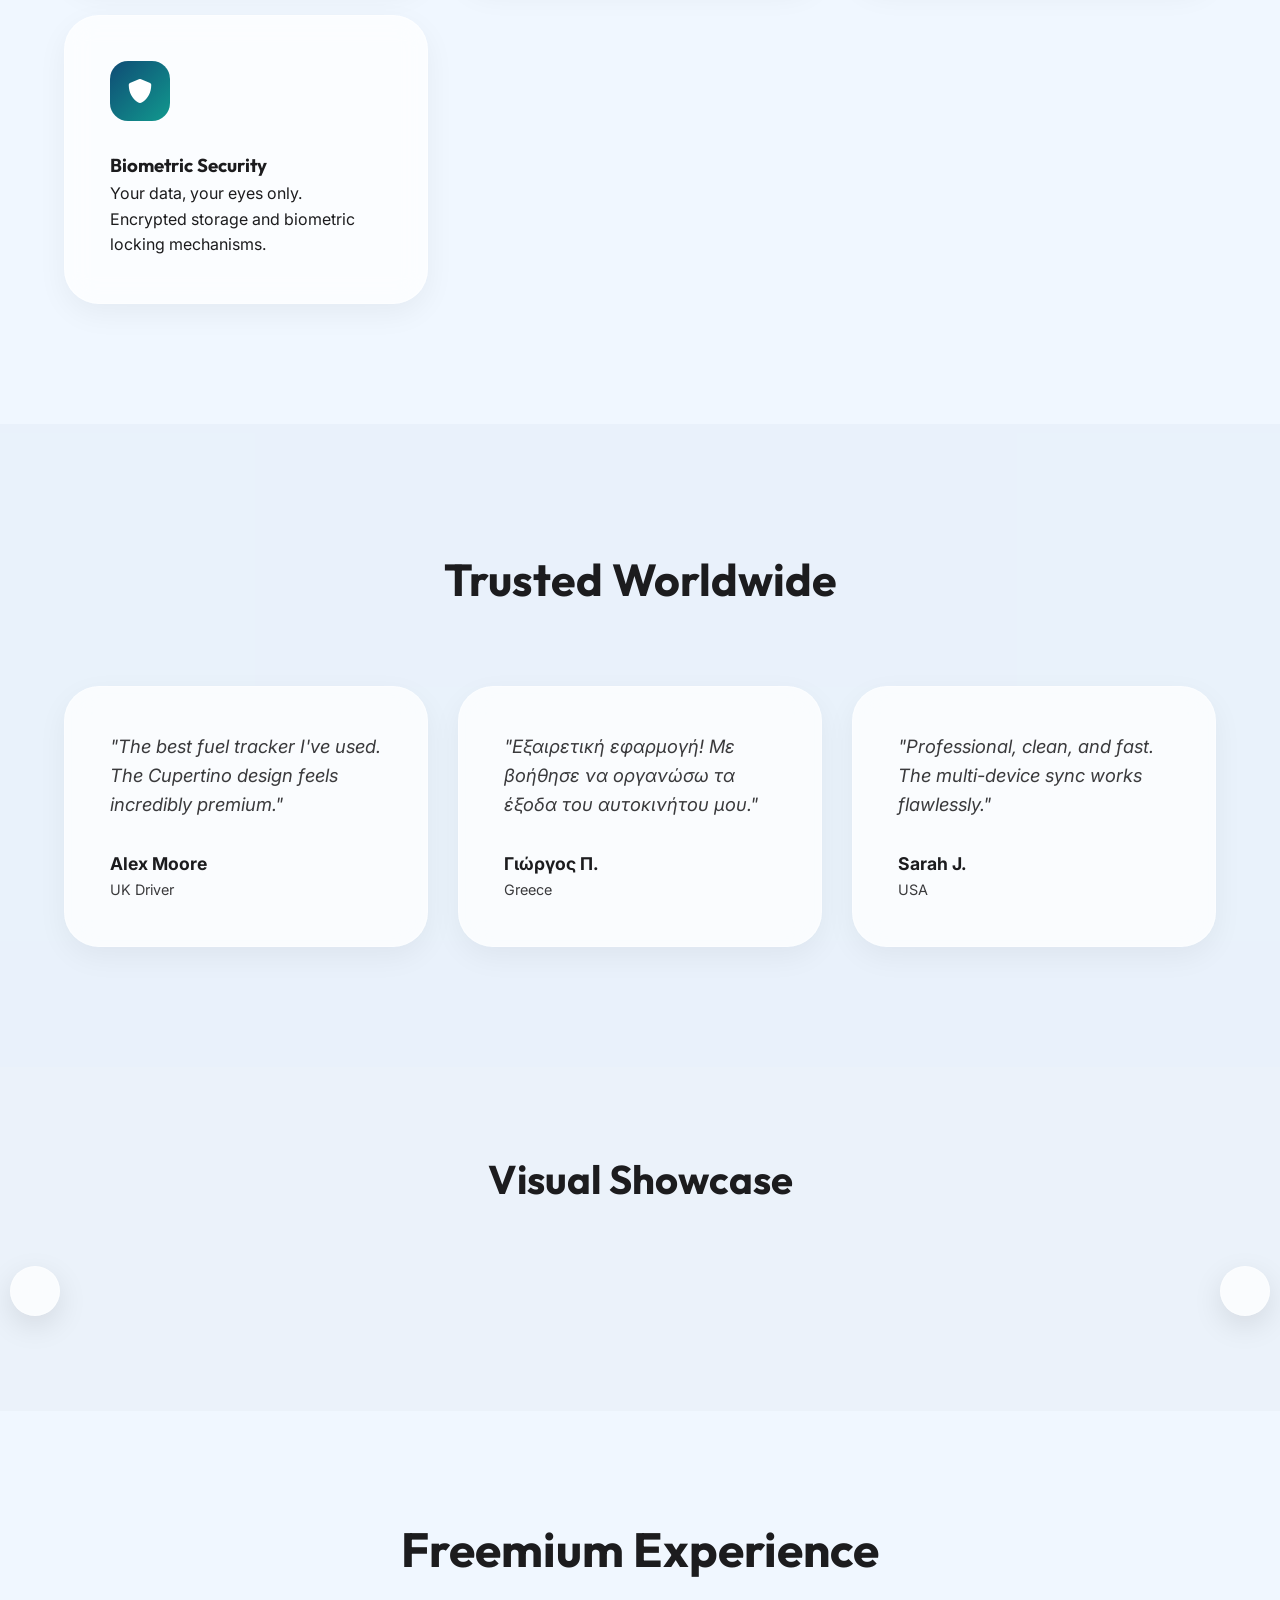
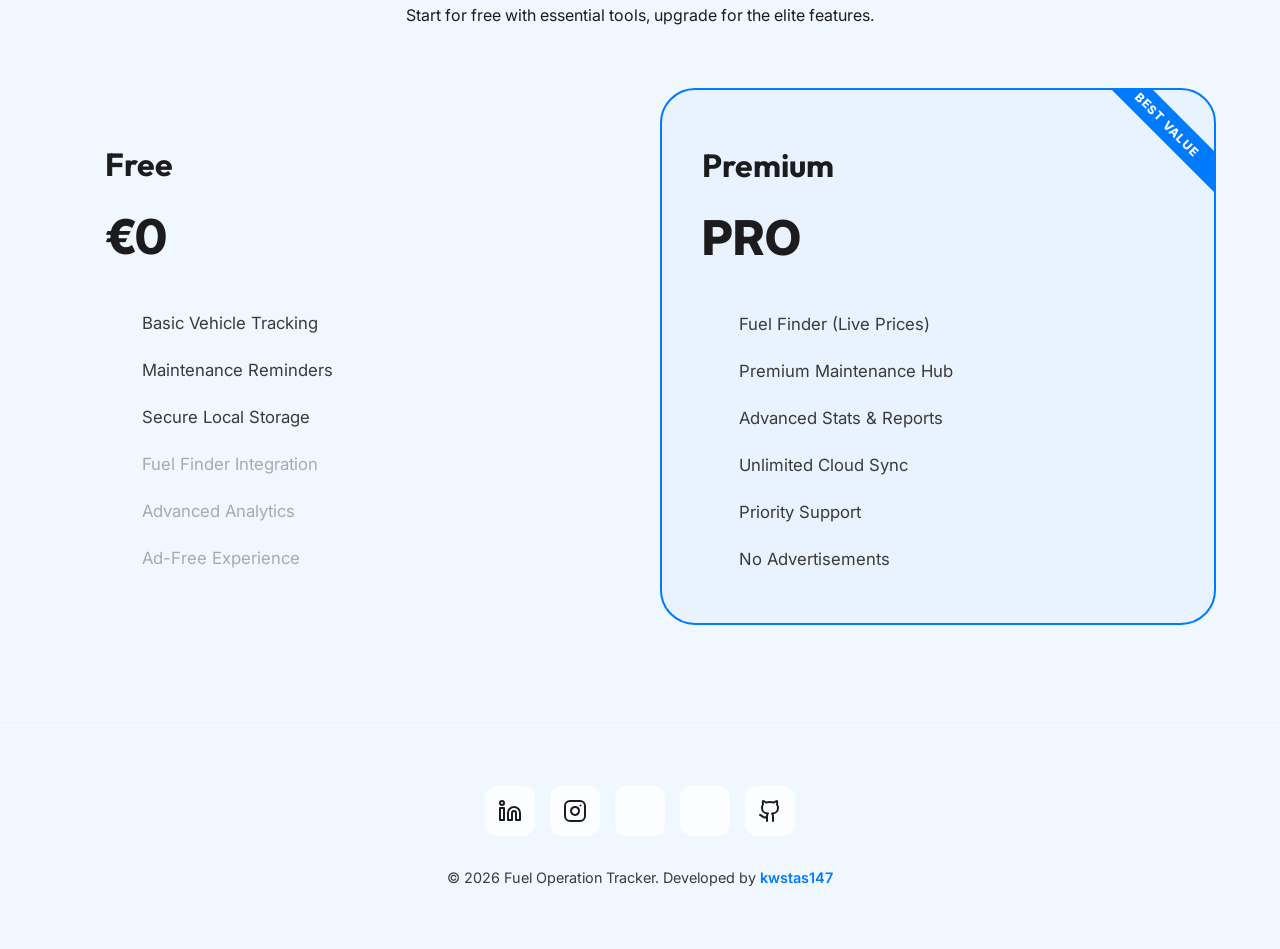
==== commit ccec7880: "Fix UI bugs: missing icons, small QR code, cropped mockups" ====
--- a/index.html
+++ b/index.html
@@ -306,6 +306,7 @@
         </div>
     </div>
 
+    <script src="https://unpkg.com/lucide@latest"></script>
     <script src="script.js"></script>
 </body>
 </html>
--- a/styles.css
+++ b/styles.css
@@ -250,8 +250,8 @@
 }
 
 .qr-code {
-    width: 80px;
-    height: 80px;
+    width: 140px;
+    height: 140px;
     border: 4px solid white;
     border-radius: 12px;
     box-shadow: 0 8px 25px rgba(0,0,0,0.1);
@@ -329,7 +329,7 @@
 .phone-screen img {
     width: 100%;
     height: 100%;
-    object-fit: cover;
+    object-fit: contain;
 }
 
 .phone-reflection {
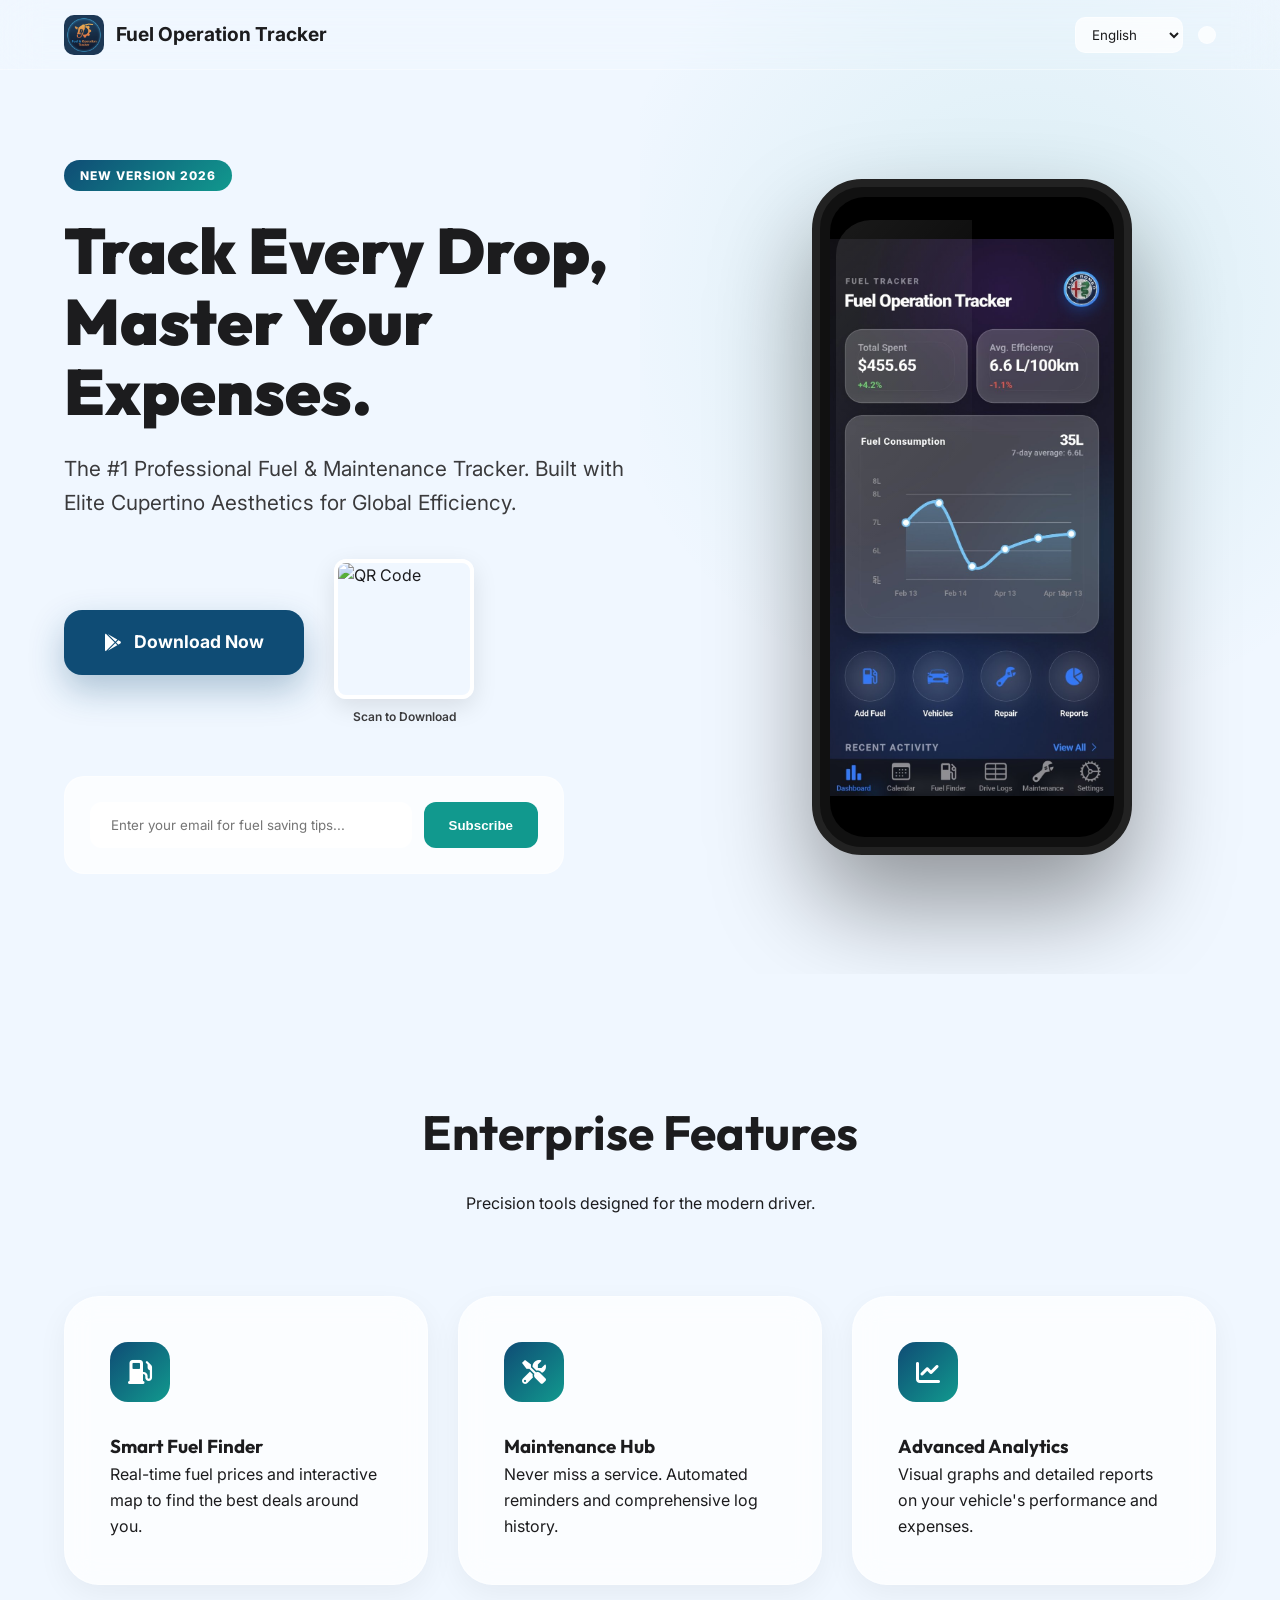
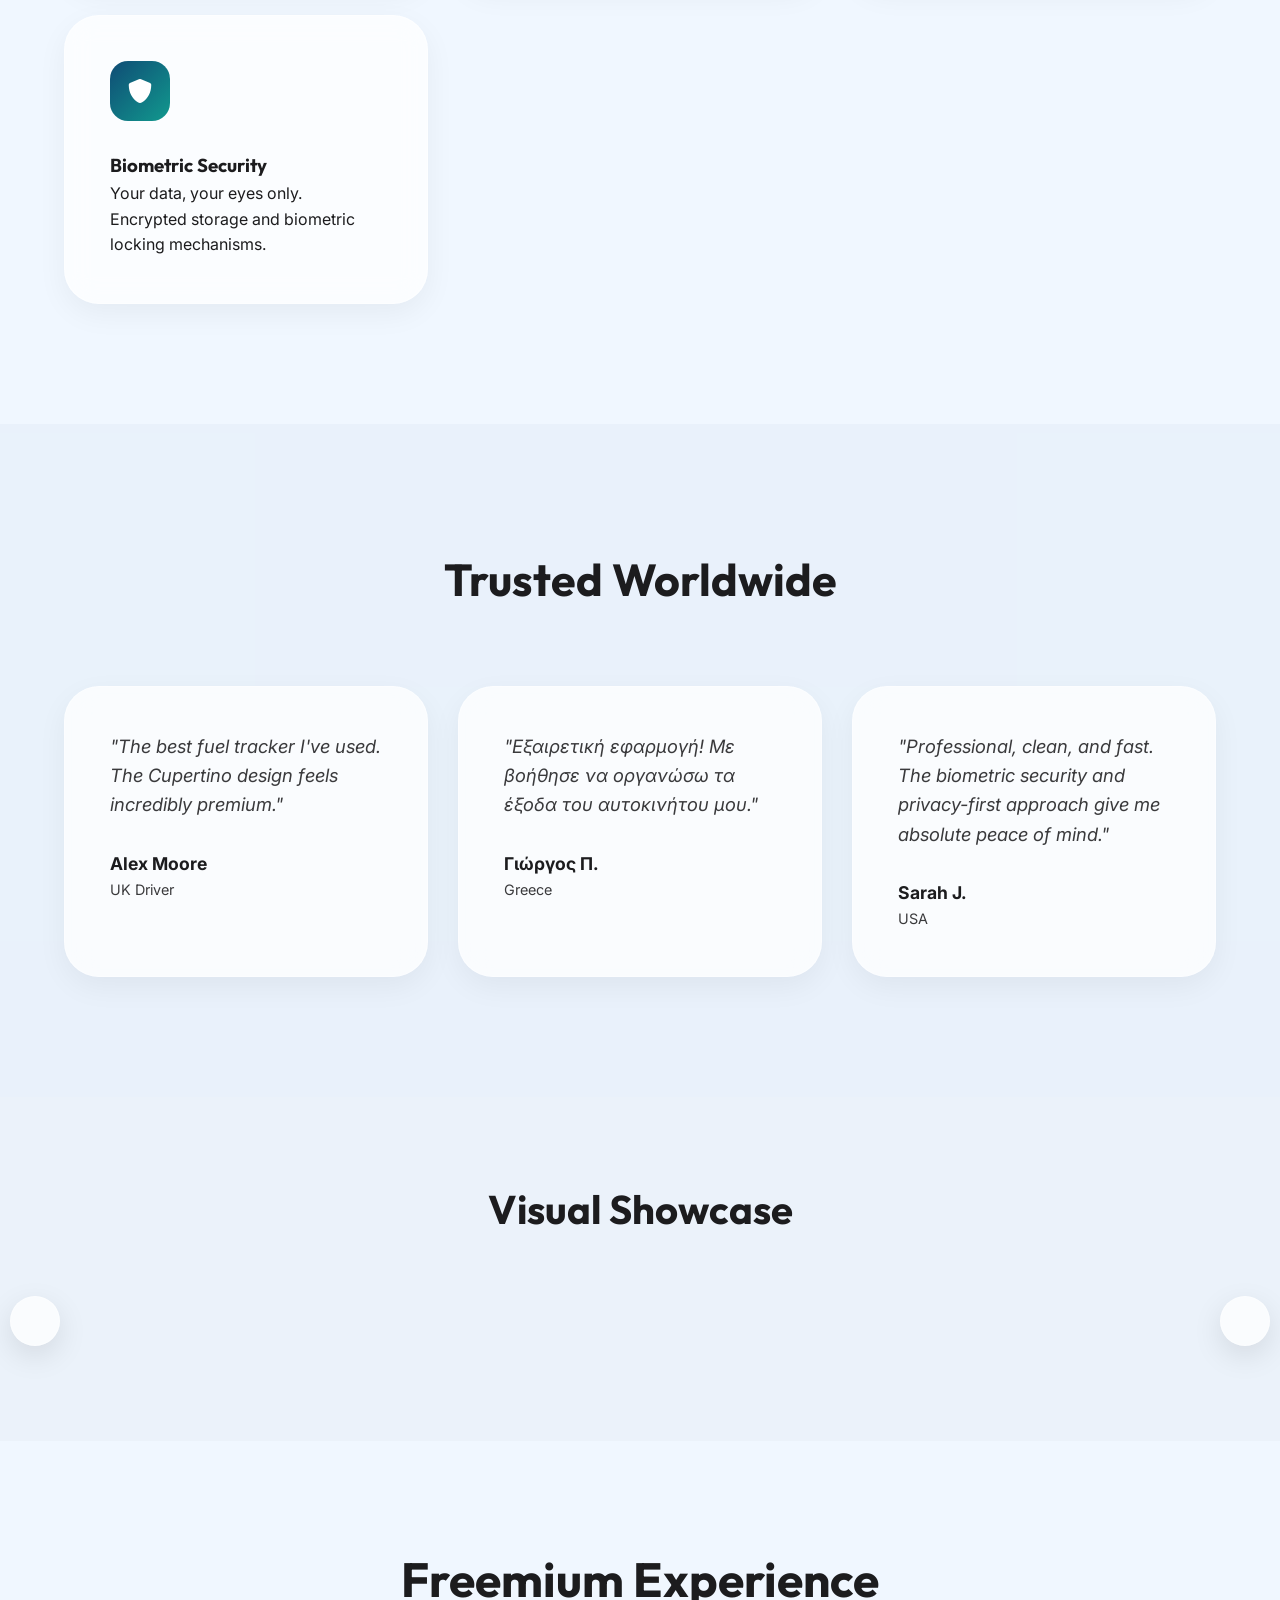
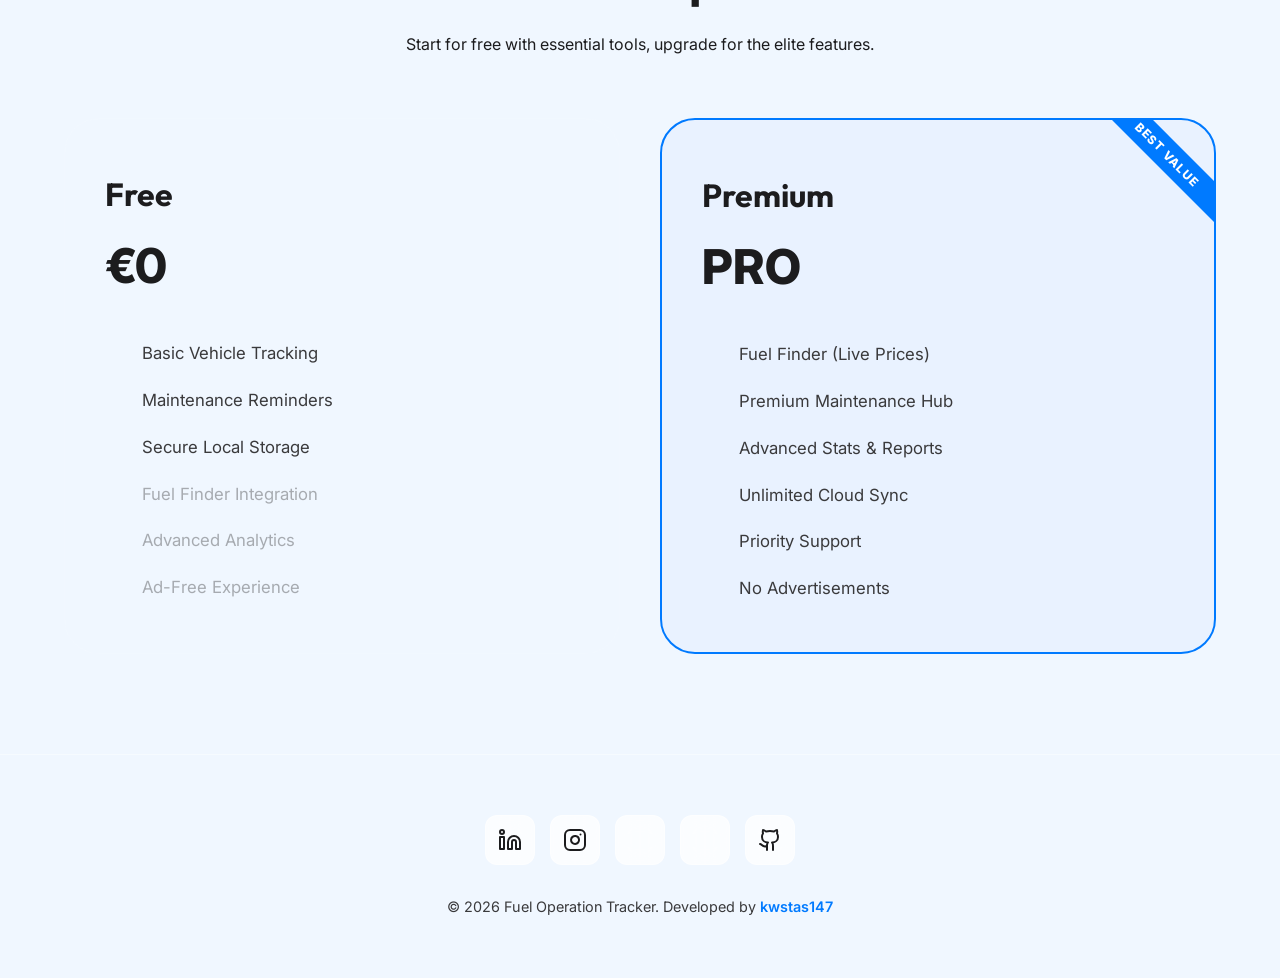
==== commit 6ce04ba2: "Update testimonial text to remove multi-device sync claim" ====
--- a/index.html
+++ b/index.html
@@ -175,7 +175,7 @@
                     </div>
                 </div>
                 <div class="testimonial-card glass-card">
-                    <p>"Professional, clean, and fast. The multi-device sync works flawlessly."</p>
+                    <p>"Professional, clean, and fast. The biometric security and privacy-first approach give me absolute peace of mind."</p>
                     <div class="user-info">
                         <strong>Sarah J.</strong>
                         <span>USA</span>
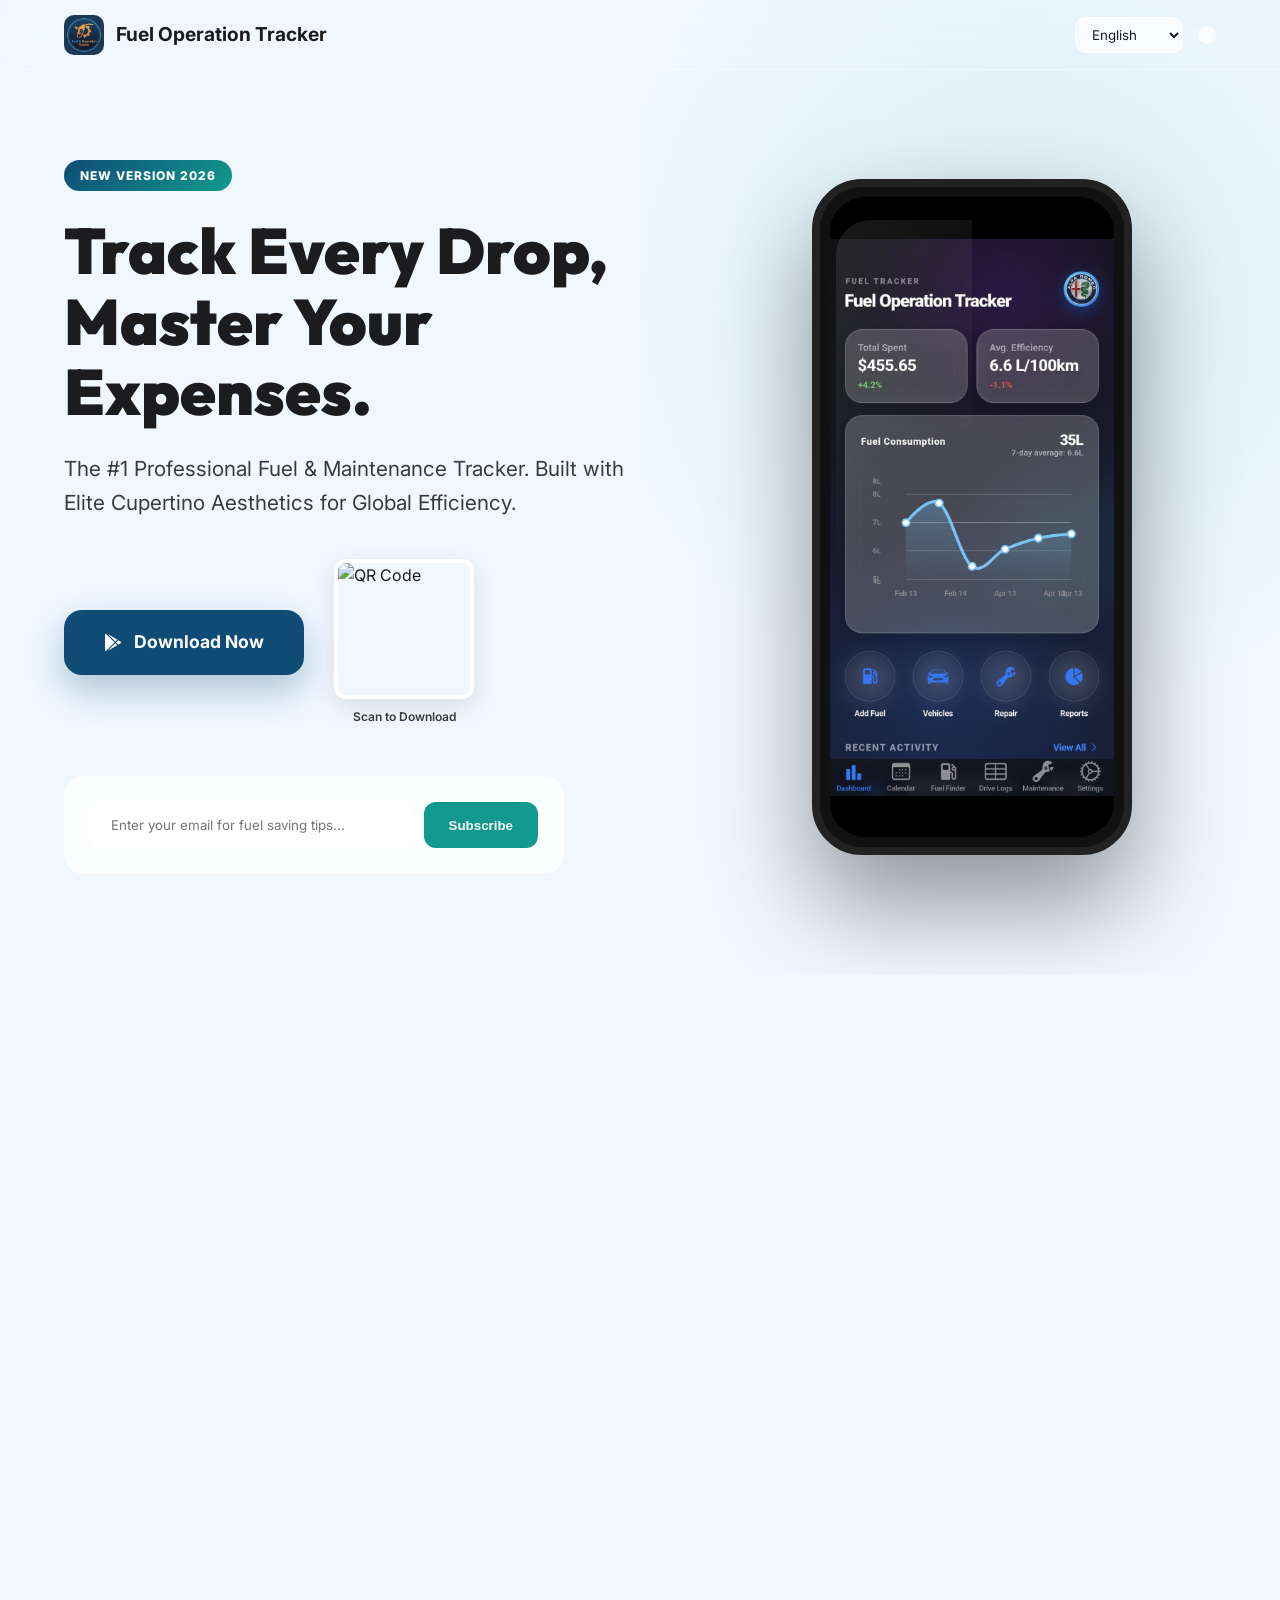
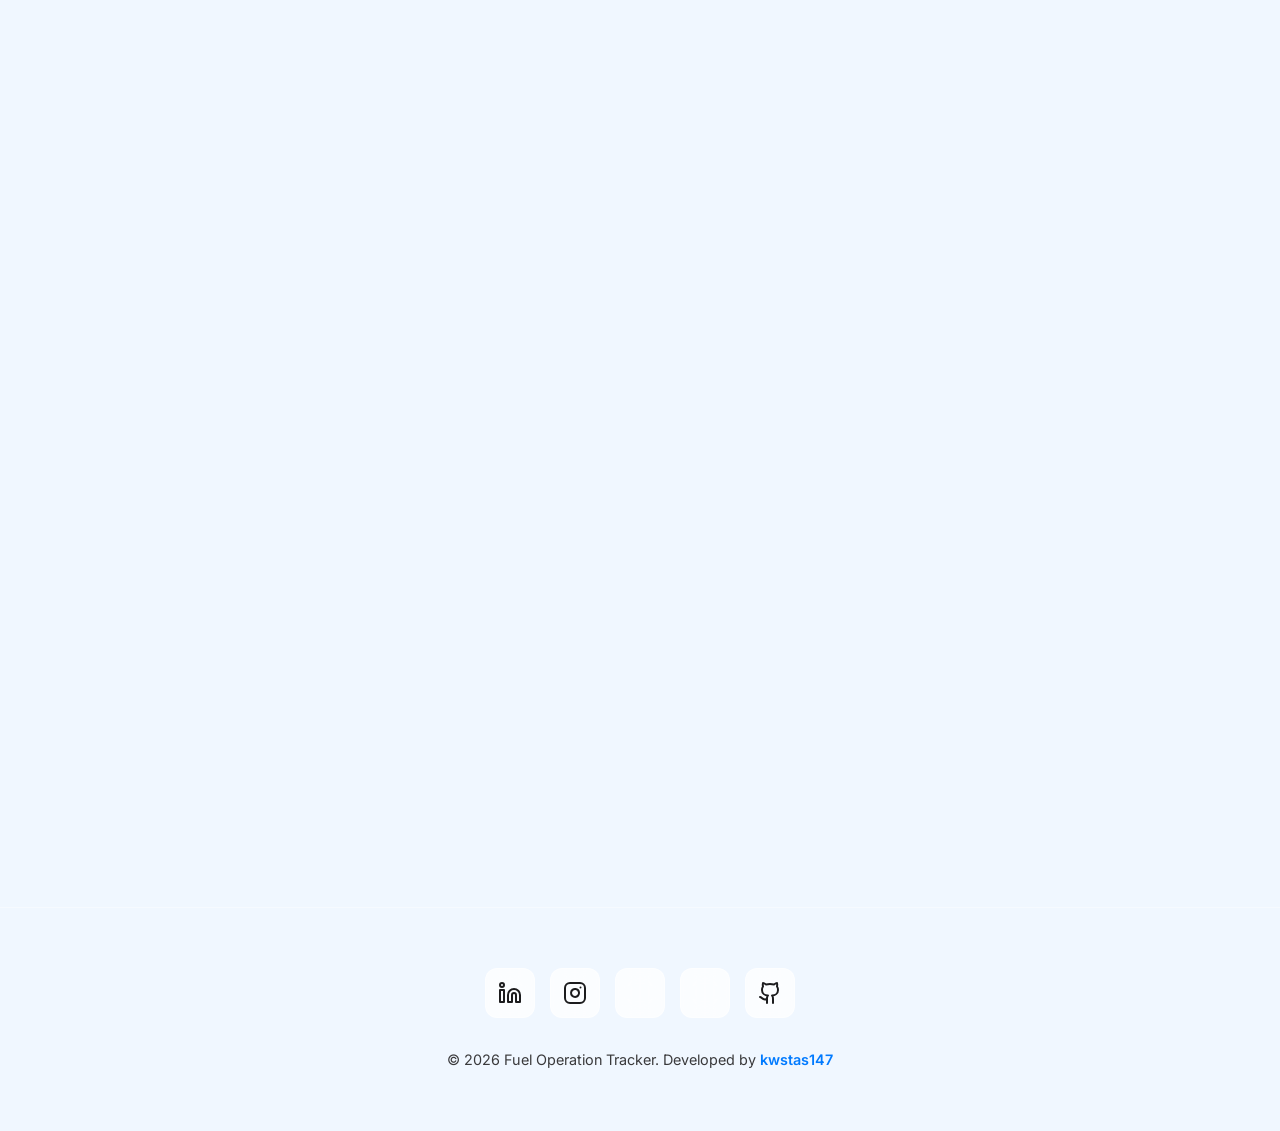
==== commit e25cc46c: "Redesign: Bento Grid layout, Animated immersive background, and scroll animations" ====
--- a/index.html
+++ b/index.html
@@ -60,6 +60,13 @@
     <link rel="stylesheet" href="styles.css">
 </head>
 <body class="light-mode">
+    <!-- Ambient Animated Background -->
+    <div class="ambient-background">
+        <div class="blob blob-1"></div>
+        <div class="blob blob-2"></div>
+        <div class="blob blob-3"></div>
+    </div>
+
     <nav class="glass-nav">
         <div class="nav-container">
             <div class="logo">
@@ -127,37 +134,39 @@
         </section>
 
         <!-- Features Section -->
-        <section id="features" class="features-premium">
+        <section id="features" class="features-premium reveal">
             <div class="section-header">
                 <h2 id="features-title">Enterprise Features</h2>
                 <p id="features-subtitle">Precision tools designed for the modern driver.</p>
             </div>
-            <div class="features-grid-pro">
-                <div class="feature-item glass-card">
+            <div class="bento-grid">
+                <div class="bento-card bento-large glass-card">
                     <div class="icon-box"><i class="fas fa-gas-pump"></i></div>
                     <h3 id="f1-title">Smart Fuel Finder</h3>
                     <p id="f1-desc">Real-time fuel prices and interactive map to find the best deals around you.</p>
                 </div>
-                <div class="feature-item glass-card">
+                <div class="bento-card bento-medium-top glass-card">
                     <div class="icon-box"><i class="fas fa-tools"></i></div>
                     <h3 id="f2-title">Maintenance Hub</h3>
                     <p id="f2-desc">Never miss a service. Automated reminders and comprehensive log history.</p>
                 </div>
-                <div class="feature-item glass-card">
+                <div class="bento-card bento-medium-bottom glass-card">
                     <div class="icon-box"><i class="fas fa-chart-line"></i></div>
                     <h3 id="f3-title">Advanced Analytics</h3>
                     <p id="f3-desc">Visual graphs and detailed reports on your vehicle's performance and expenses.</p>
                 </div>
-                <div class="feature-item glass-card">
+                <div class="bento-card bento-wide glass-card">
                     <div class="icon-box"><i class="fas fa-shield-alt"></i></div>
-                    <h3 id="f4-title">Biometric Security</h3>
-                    <p id="f4-desc">Your data, your eyes only. Encrypted storage and biometric locking mechanisms.</p>
+                    <div class="bento-wide-content">
+                        <h3 id="f4-title">Biometric Security</h3>
+                        <p id="f4-desc">Your data, your eyes only. Encrypted storage and biometric locking mechanisms.</p>
+                    </div>
                 </div>
             </div>
         </section>
 
         <!-- Testimonials Section -->
-        <section class="testimonials-premium">
+        <section class="testimonials-premium reveal">
             <h2 id="testimonials-title">Trusted Worldwide</h2>
             <div class="testimonials-grid">
                 <div class="testimonial-card glass-card">
@@ -185,7 +194,7 @@
         </section>
 
         <!-- Gallery Section -->
-        <section class="gallery-section">
+        <section class="gallery-section reveal">
             <h2 id="gallery-title">Visual Showcase</h2>
             <div class="gallery-container">
                 <button class="gallery-nav-btn left" id="gallery-prev" aria-label="Previous image"><i data-lucide="chevron-left"></i></button>
@@ -198,7 +207,7 @@
         </section>
 
         <!-- Pricing Section -->
-        <section class="pricing-section" id="pricing">
+        <section class="pricing-section reveal" id="pricing">
             <div class="pricing-title">
                 <h2 id="pricing-main-title">Freemium Experience</h2>
                 <p id="pricing-subtitle">Start for free with essential tools, upgrade for the elite features.</p>
--- a/styles.css
+++ b/styles.css
@@ -42,6 +42,59 @@
     font-family: 'Outfit', sans-serif;
 }
 
+/* Ambient Background */
+.ambient-background {
+    position: fixed;
+    top: 0;
+    left: 0;
+    width: 100vw;
+    height: 100vh;
+    z-index: -1;
+    overflow: hidden;
+    background: var(--bg-color);
+    transition: background-color 0.5s ease;
+}
+
+.blob {
+    position: absolute;
+    filter: blur(80px);
+    border-radius: 50%;
+    opacity: 0.6;
+    animation: blob-bounce 20s infinite alternate cubic-bezier(0.4, 0, 0.2, 1);
+}
+
+.blob-1 {
+    top: -10%; left: -10%;
+    width: 60vw; height: 60vw;
+    background: var(--primary);
+    animation-delay: 0s;
+}
+
+.blob-2 {
+    bottom: -20%; right: -10%;
+    width: 50vw; height: 50vw;
+    background: var(--accent-green);
+    animation-delay: -5s;
+}
+
+.blob-3 {
+    top: 30%; left: 50%;
+    width: 40vw; height: 40vw;
+    background: #8e2de2;
+    animation-delay: -10s;
+}
+
+.dark-mode .blob {
+    opacity: 0.25; /* Less intense in dark mode */
+}
+
+@keyframes blob-bounce {
+    0% { transform: translate(0, 0) scale(1); }
+    33% { transform: translate(5%, -5%) scale(1.1); }
+    66% { transform: translate(-5%, 5%) scale(0.9); }
+    100% { transform: translate(0, 0) scale(1); }
+}
+
 /* Nav */
 .glass-nav {
     position: fixed;
@@ -361,10 +414,82 @@
     margin-bottom: 20px;
 }
 
-.features-grid-pro {
+.bento-grid {
     display: grid;
-    grid-template-columns: repeat(auto-fit, minmax(280px, 1fr));
+    grid-template-columns: repeat(4, 1fr);
+    grid-template-rows: repeat(2, auto);
     gap: 30px;
+}
+
+/* Base Bento Card adjustments */
+.bento-card {
+    display: flex;
+    flex-direction: column;
+}
+
+/* Specific Sizes */
+.bento-large {
+    grid-column: span 2;
+    grid-row: span 2;
+}
+
+.bento-medium-top {
+    grid-column: span 2;
+}
+
+.bento-medium-bottom {
+    grid-column: span 2;
+}
+
+.bento-wide {
+    grid-column: span 4;
+    flex-direction: row;
+    align-items: center;
+    gap: 30px;
+}
+
+.bento-wide .icon-box {
+    margin-bottom: 0;
+    width: 80px;
+    height: 80px;
+    font-size: 2rem;
+    flex-shrink: 0;
+}
+
+.bento-wide-content h3 {
+    font-size: 1.8rem;
+    margin-bottom: 10px;
+}
+
+@media (max-width: 1024px) {
+    .bento-grid {
+        grid-template-columns: repeat(2, 1fr);
+    }
+    .bento-large {
+        grid-column: span 2;
+        grid-row: span 1;
+    }
+    .bento-medium-top, .bento-medium-bottom {
+        grid-column: span 1;
+    }
+    .bento-wide {
+        grid-column: span 2;
+        flex-direction: column;
+        align-items: flex-start;
+        gap: 0;
+    }
+    .bento-wide .icon-box {
+        margin-bottom: 20px;
+    }
+}
+
+@media (max-width: 600px) {
+    .bento-grid {
+        grid-template-columns: 1fr;
+    }
+    .bento-large, .bento-medium-top, .bento-medium-bottom, .bento-wide {
+        grid-column: span 1;
+    }
 }
 
 .glass-card {
@@ -642,6 +767,18 @@
 .animate-fade-in { animation: fadeIn 1.2s ease forwards; }
 .delay-1 { animation-delay: 0.2s; opacity: 0; }
 .delay-2 { animation-delay: 0.4s; opacity: 0; }
+
+/* Scroll Reveal Animations */
+.reveal {
+    opacity: 0;
+    transform: translateY(40px);
+    transition: all 0.8s cubic-bezier(0.16, 1, 0.3, 1);
+}
+
+.reveal.active {
+    opacity: 1;
+    transform: translateY(0);
+}
 
 @media (max-width: 900px) {
     .hero {
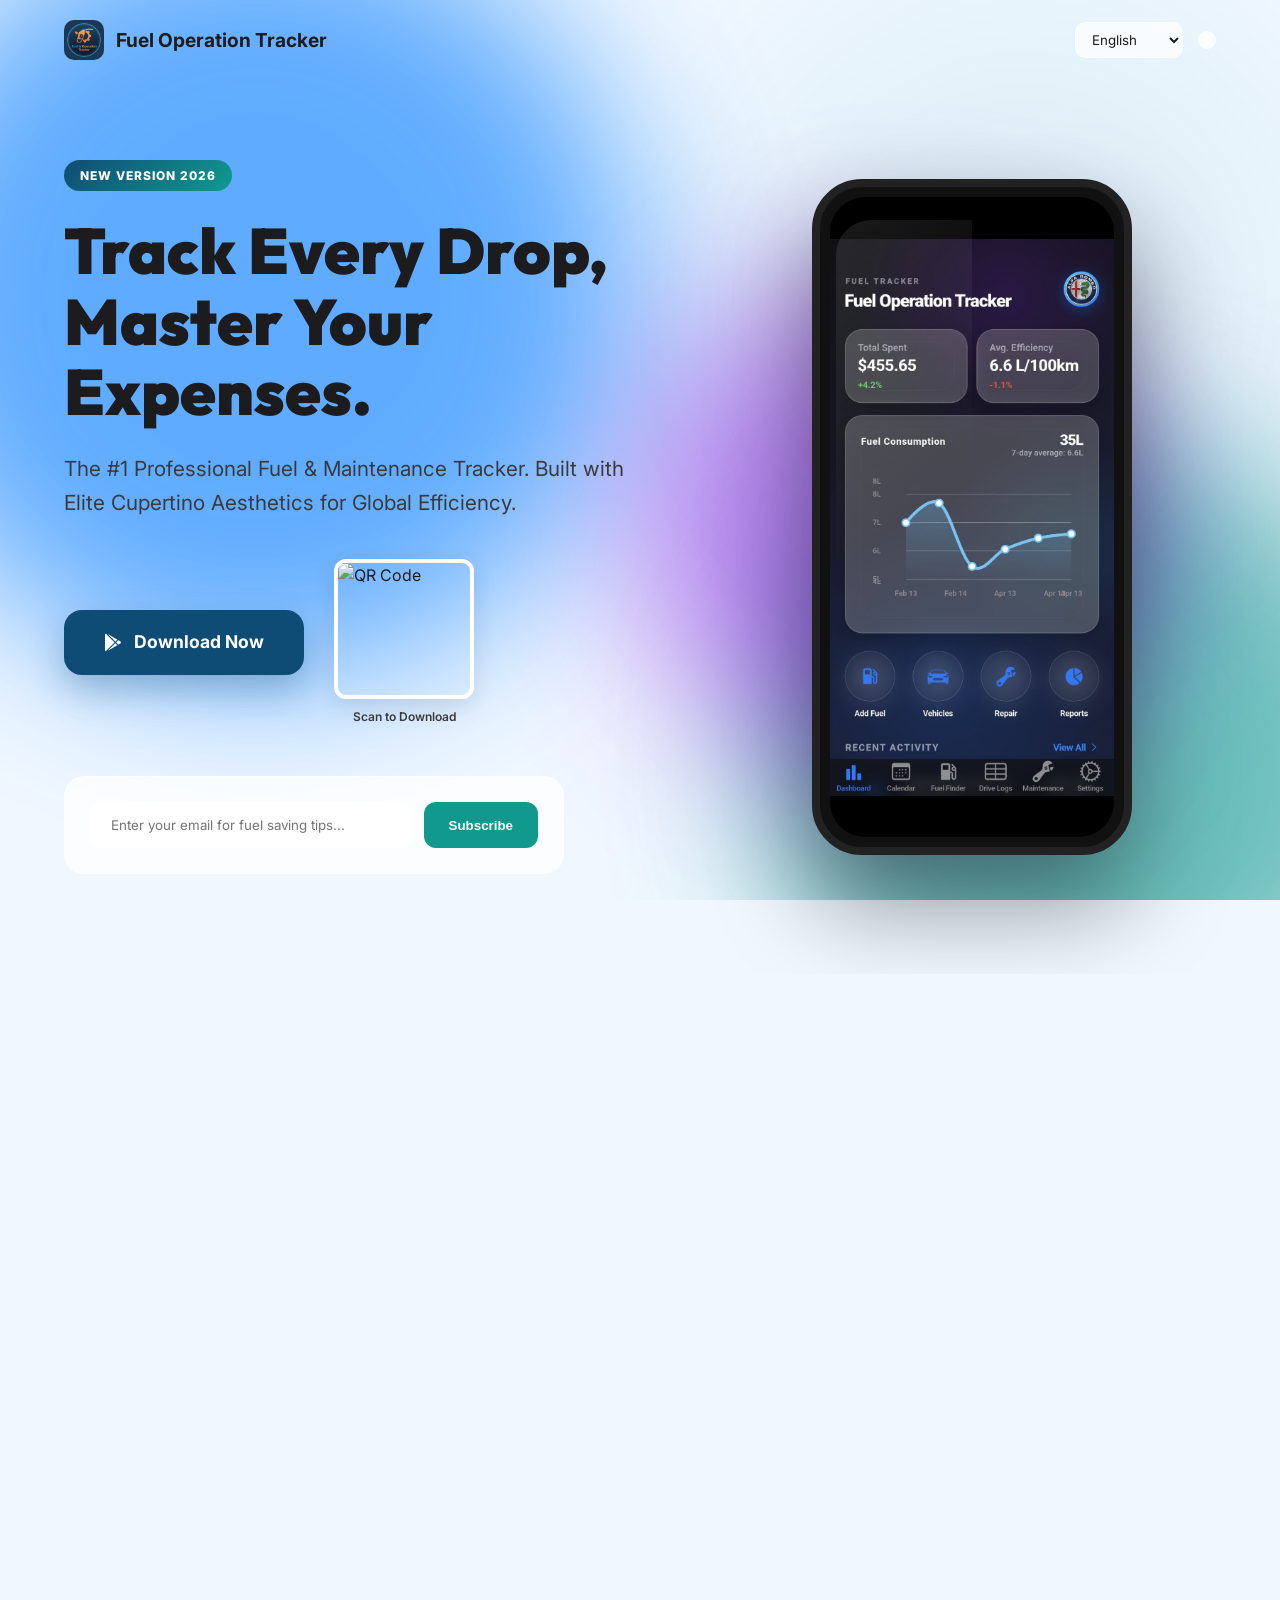
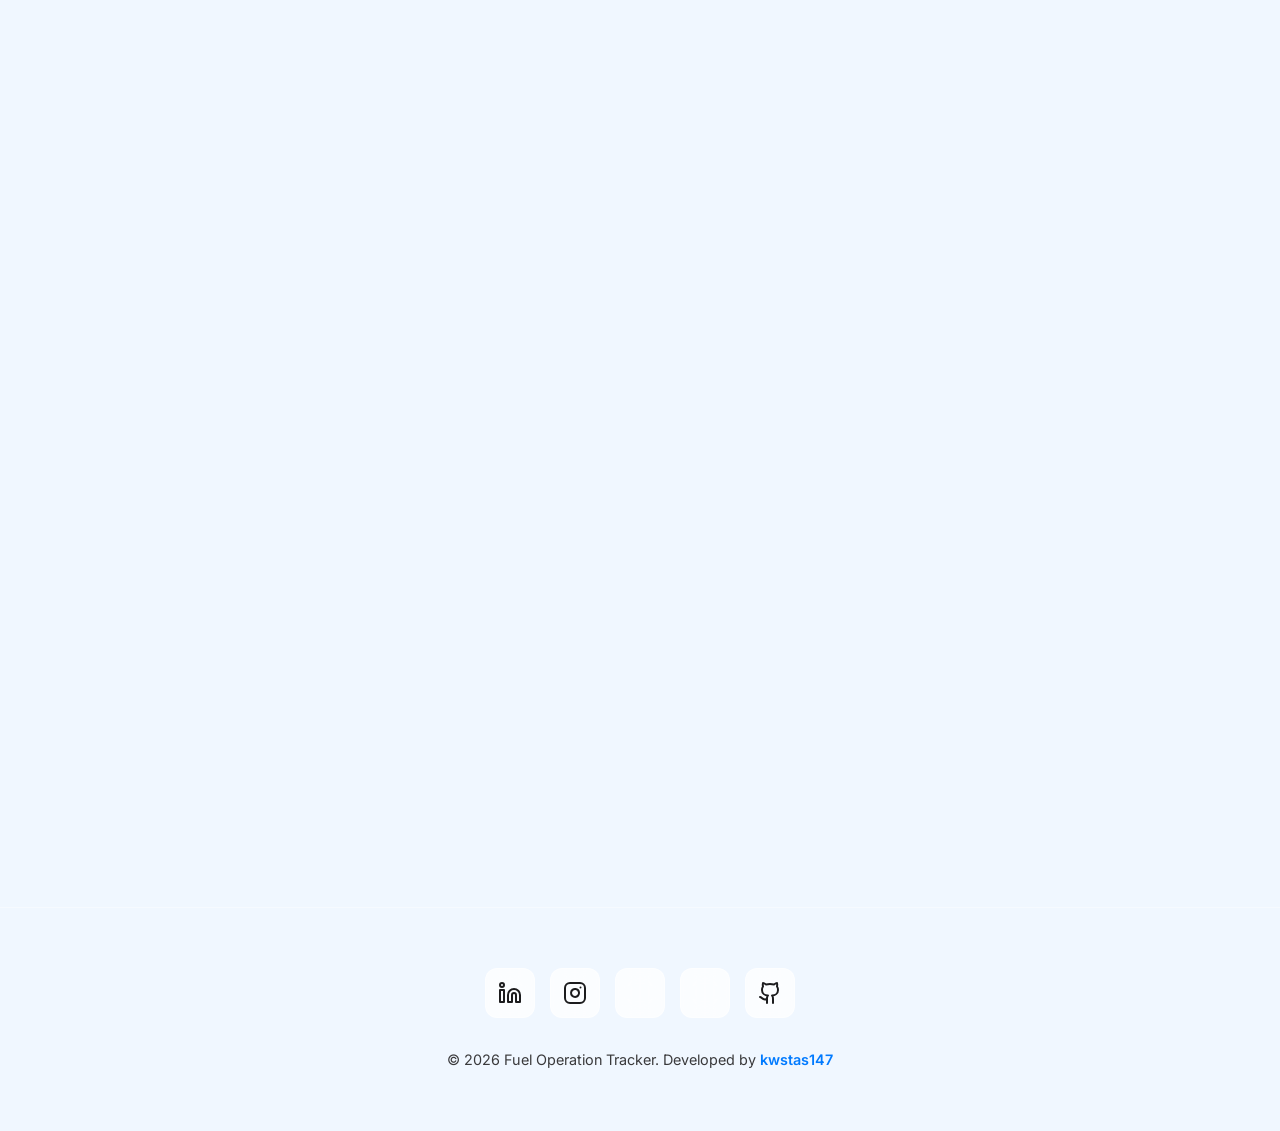
==== commit 87ef1f2b: "feat: update premium tier feature list to include Unlimited Vehicles" ====
--- a/index.html
+++ b/index.html
@@ -250,7 +250,7 @@
                         <div class="price" id="premium-price">PRO</div>
                     </div>
                     <ul class="pricing-features">
-                        <li class="included"><i data-lucide="check-circle"></i> <span id="premium-f1">Fuel Finder (Live Prices)</span></li>
+                        <li class="included"><i data-lucide="check-circle"></i> <span id="premium-f1">Unlimited Vehicles</span></li>
                         <li class="included"><i data-lucide="check-circle"></i> <span id="premium-f2">Premium Maintenance Hub</span></li>
                         <li class="included"><i data-lucide="check-circle"></i> <span id="premium-f3">Advanced Stats & Reports</span></li>
                         <li class="included"><i data-lucide="check-circle"></i> <span id="premium-f4">Unlimited Cloud Sync</span></li>
--- a/styles.css
+++ b/styles.css
@@ -29,6 +29,33 @@
     box-sizing: border-box;
 }
 
+html {
+    scroll-behavior: smooth;
+}
+
+::selection {
+    background: var(--primary);
+    color: white;
+}
+
+::-webkit-scrollbar {
+    width: 8px;
+    height: 8px;
+}
+
+::-webkit-scrollbar-track {
+    background: var(--bg-color);
+}
+
+::-webkit-scrollbar-thumb {
+    background: var(--glass-border);
+    border-radius: 4px;
+}
+
+::-webkit-scrollbar-thumb:hover {
+    background: var(--primary);
+}
+
 body {
     font-family: 'Inter', -apple-system, sans-serif;
     background-color: var(--bg-color);
@@ -100,14 +127,21 @@
     position: fixed;
     top: 0;
     width: 100%;
+    height: 80px;
+    z-index: 1000;
+    background: transparent;
+    transition: all 0.4s ease;
+    display: flex;
+    align-items: center;
+}
+
+.glass-nav.scrolled {
     height: 70px;
-    z-index: 1000;
     background: var(--nav-bg);
     backdrop-filter: blur(20px);
     -webkit-backdrop-filter: blur(20px);
     border-bottom: 1px solid var(--glass-border);
-    display: flex;
-    align-items: center;
+    box-shadow: 0 4px 30px rgba(0, 0, 0, 0.1);
 }
 
 .nav-container {
@@ -211,7 +245,7 @@
 .hero-premium {
     position: relative;
     padding: 160px 5% 100px;
-    background: var(--bg-color);
+    background: transparent;
     overflow: hidden;
 }
 
@@ -360,6 +394,12 @@
     justify-content: center;
 }
 
+@keyframes float {
+    0% { transform: translateY(0px); }
+    50% { transform: translateY(-15px); }
+    100% { transform: translateY(0px); }
+}
+
 .phone-frame {
     width: 320px;
     aspect-ratio: 9/19;
@@ -369,6 +409,7 @@
     box-shadow: 0 50px 100px rgba(0,0,0,0.4);
     position: relative;
     border: 8px solid #222;
+    animation: float 6s ease-in-out infinite;
 }
 
 .phone-screen {
@@ -781,19 +822,53 @@
 }
 
 @media (max-width: 900px) {
-    .hero {
+    .hero-premium {
+        padding: 120px 5% 50px;
+    }
+    .hero-container {
         flex-direction: column;
-        padding-top: 100px;
         text-align: center;
-    }
-    .hero h1 { font-size: 2.5rem; }
-    .hero-actions { justify-content: center; }
-    .hero-image { order: -1; }
-    .phone-mockup { width: 220px; height: 450px; }
+        gap: 50px;
+    }
+    .hero-visual { order: -1; }
+    .phone-frame { width: 240px; border-width: 6px; }
+    
+    .hero-content-pro h1 { font-size: 2.8rem; margin-bottom: 15px; }
+    .hero-content-pro p { font-size: 1.15rem; margin: 0 auto 30px; }
+    
+    .cta-primary-group {
+        flex-direction: column;
+        align-items: center;
+        gap: 20px;
+    }
+    .qr-wrapper {
+        display: none; /* Hide QR code on mobile as user can just click button */
+    }
+    
+    .newsletter-compact {
+        margin: 40px auto 0;
+        max-width: 100%;
+        padding: 20px;
+    }
+    .newsletter-compact form {
+        flex-direction: column;
+    }
+    .btn-subscribe {
+        padding: 14px 20px;
+        width: 100%;
+    }
+    
     .screenshot-card { width: 220px; }
     
     .nav-container { padding: 0 10px; gap: 8px; }
     .glass-select { font-size: 0.8rem; padding: 4px 8px; }
+}
+
+@media (max-width: 480px) {
+    .hero-content-pro h1 { font-size: 2.3rem; }
+    .hero-content-pro p { font-size: 1rem; }
+    .phone-frame { width: 200px; }
+    .btn-primary-pro { padding: 14px 30px; font-size: 1rem; }
 }
 
 /* --- New Sections Styling --- */
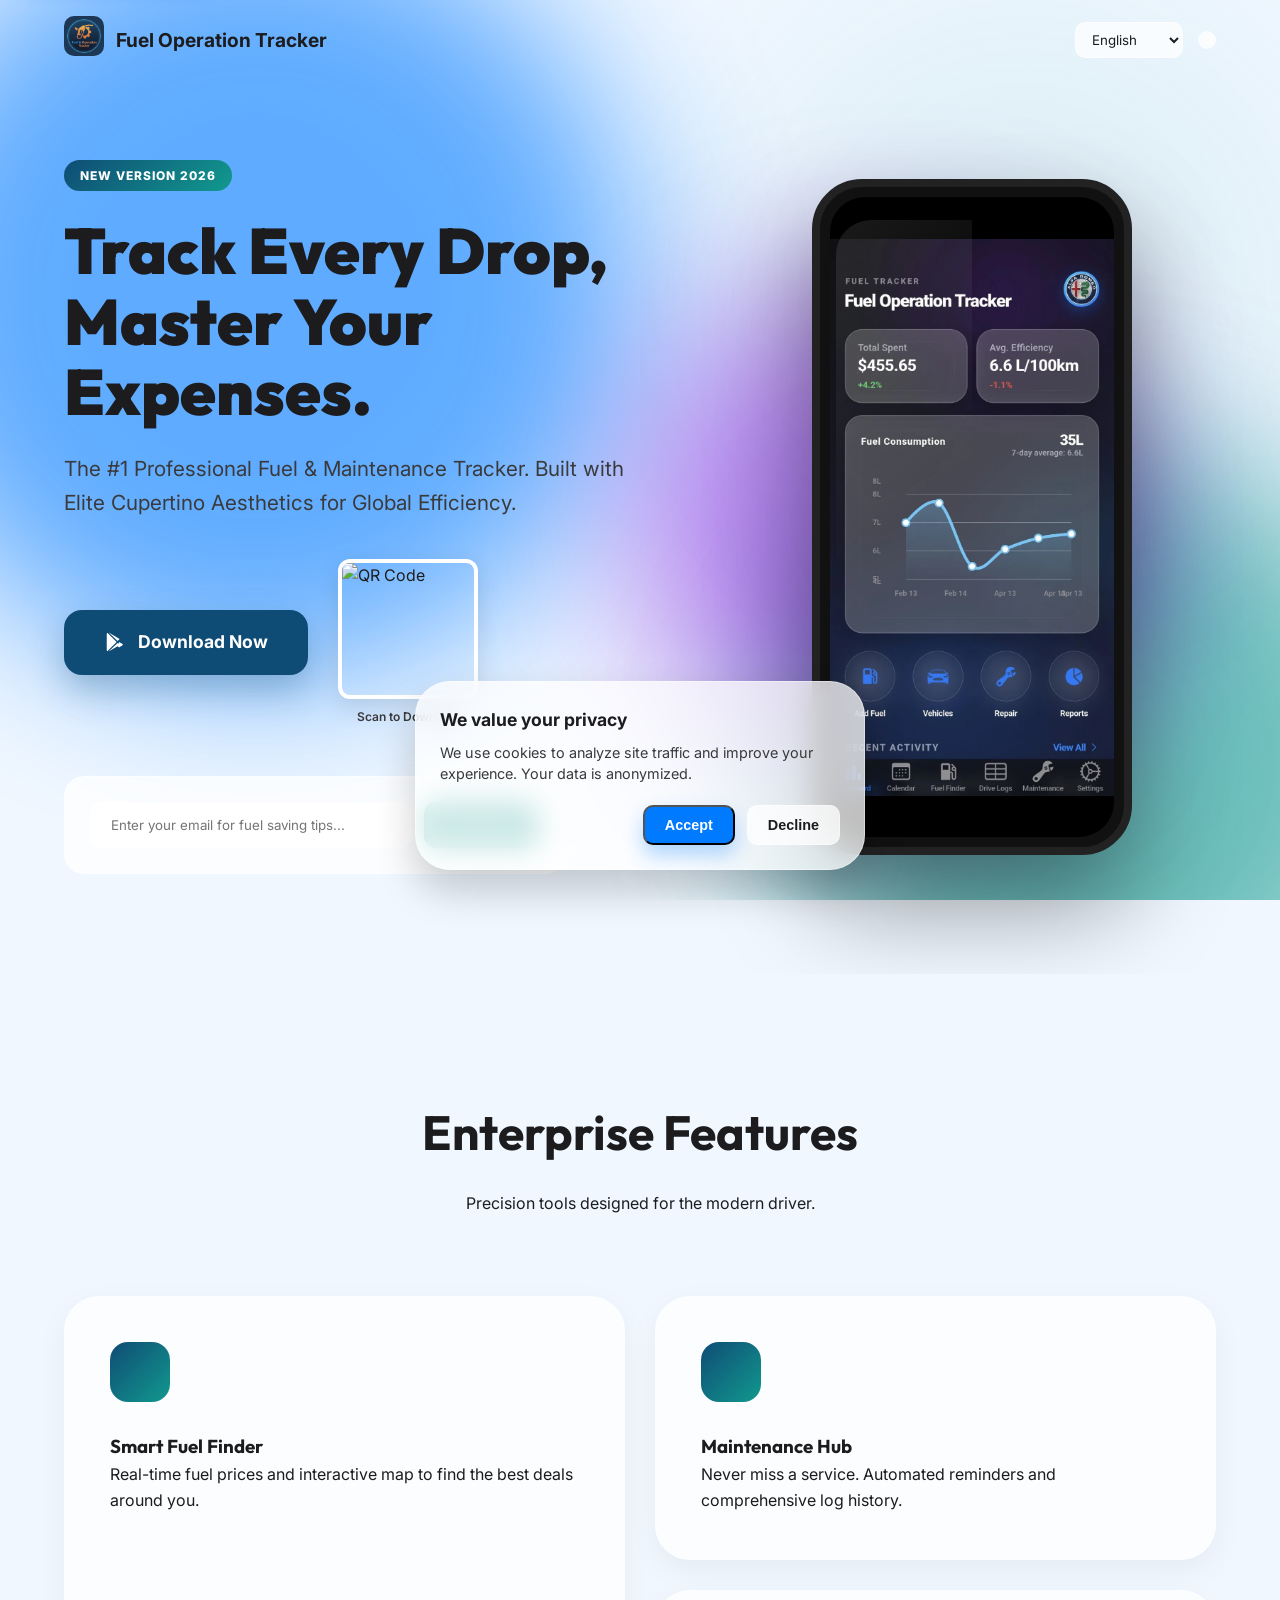
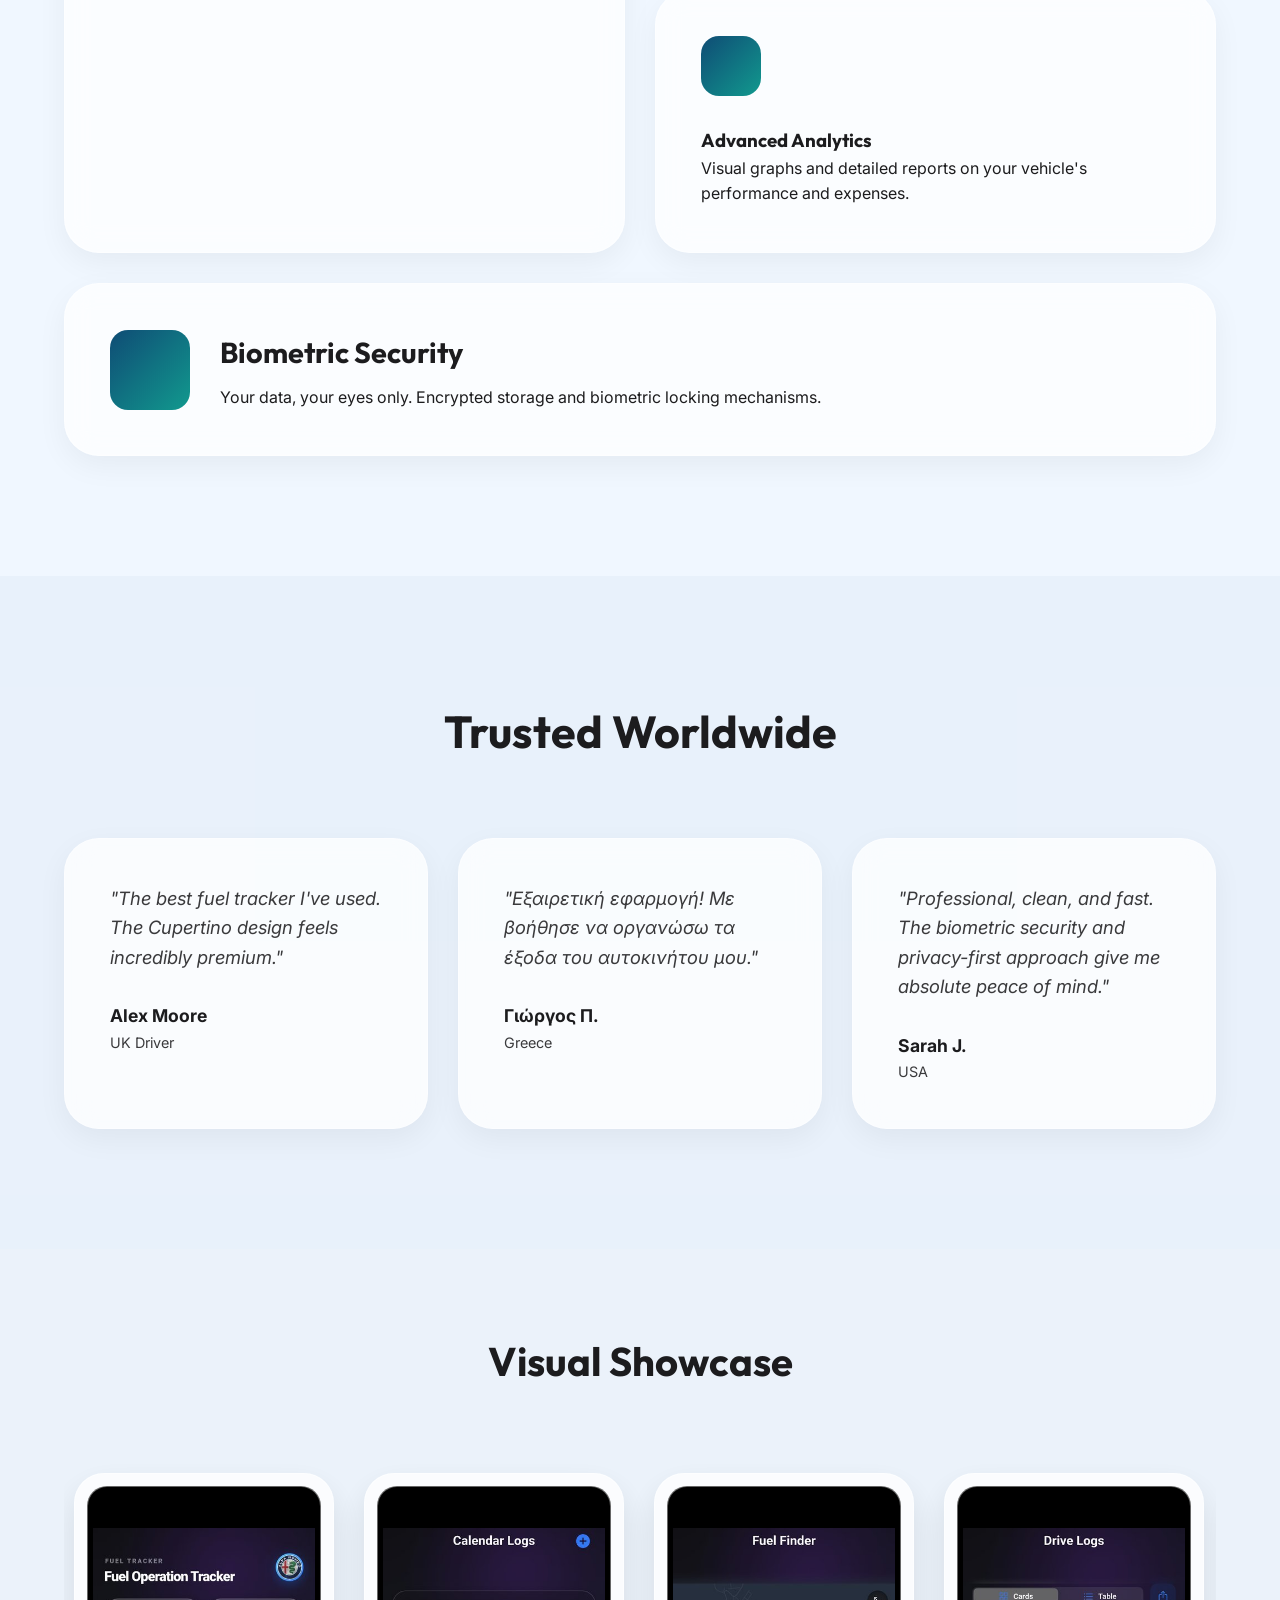
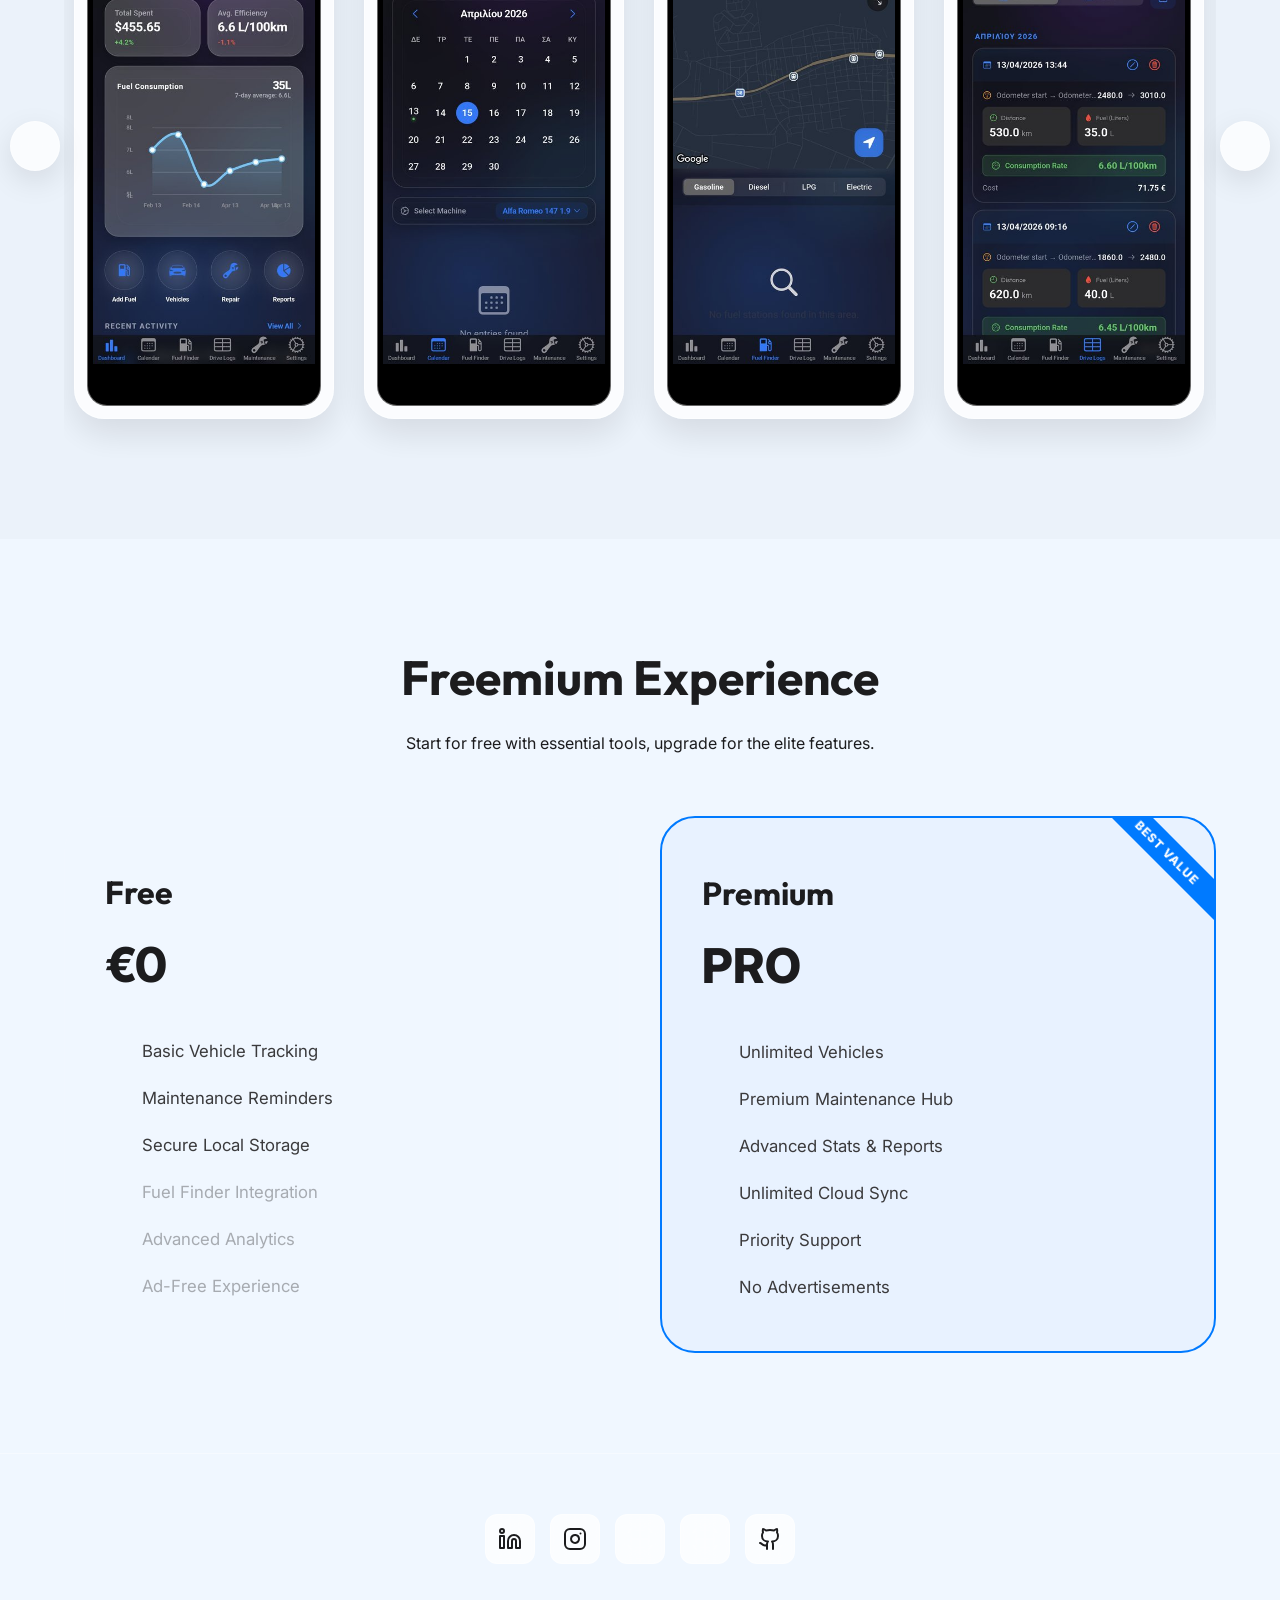
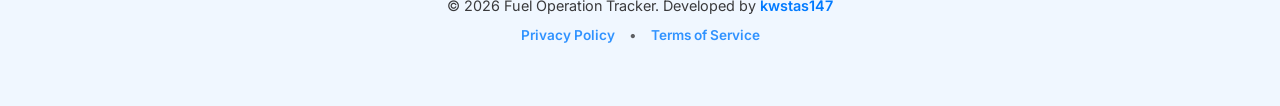
==== commit 3f9c9589: "feat: enhance SEO, accessibility, and performance with sitemap, robots.txt, WebP assets, and metadat" ====
--- a/index.html
+++ b/index.html
@@ -5,14 +5,29 @@
     <meta name="viewport" content="width=device-width, initial-scale=1.0">
     <title>Fuel Operation Tracker | The Ultimate Global Fuel Management App</title>
     <meta name="description" content="Track fuel consumption, maintenance, and find cheapest stations worldwide. Professional Cupertino design with multi-device sync and biometric security.">
+    <meta name="robots" content="index, follow">
+    <link rel="canonical" href="https://fueloperationtracker.com/">
+
+    <!-- Open Graph / Facebook / LinkedIn / Slack -->
+    <meta property="og:type" content="website">
+    <meta property="og:url" content="https://fueloperationtracker.com/">
+    <meta property="og:title" content="Fuel Operation Tracker | The Ultimate Global Fuel Management App">
+    <meta property="og:description" content="Track fuel consumption, maintenance, and find cheapest stations worldwide. Professional Cupertino design with multi-device sync and biometric security.">
+    <meta property="og:image" content="https://fueloperationtracker.com/assets/fuel.png">
+    <meta property="og:image:width" content="1024">
+    <meta property="og:image:height" content="1024">
+
+    <!-- Twitter Card -->
+    <meta name="twitter:card" content="summary_large_image">
+    <meta name="twitter:url" content="https://fueloperationtracker.com/">
+    <meta name="twitter:title" content="Fuel Operation Tracker | The Ultimate Global Fuel Management App">
+    <meta name="twitter:description" content="Track fuel consumption, maintenance, and find cheapest stations worldwide. Professional Cupertino design with multi-device sync and biometric security.">
+    <meta name="twitter:image" content="https://fueloperationtracker.com/assets/fuel.png">
     
     <!-- Google Fonts: Inter & Outfit -->
     <link rel="preconnect" href="https://fonts.googleapis.com">
     <link rel="preconnect" href="https://fonts.gstatic.com" crossorigin>
     <link href="https://fonts.googleapis.com/css2?family=Inter:wght@400;600;800&family=Outfit:wght@500;700;900&display=swap" rel="stylesheet">
-    
-    <!-- Font Awesome for premium icons -->
-    <link rel="stylesheet" href="https://cdnjs.cloudflare.com/ajax/libs/font-awesome/6.0.0/css/all.min.css">
     
     <!-- Google Consent Mode (GDPR) -->
     <script>
@@ -35,15 +50,17 @@
       gtag('config', 'G-YELB7NJTKV');
     </script>
     
-    
-    <!-- Structured Data (JSON-LD) -->
+    <!-- Structured Data (Schema.org JSON-LD) -->
     <script type="application/ld+json">
     {
       "@context": "https://schema.org",
       "@type": "SoftwareApplication",
       "name": "Fuel Operation Tracker",
-      "operatingSystem": "Android, iOS",
-      "applicationCategory": "FinanceApplication",
+      "operatingSystem": "Android, iOS, Web, Windows, macOS",
+      "applicationCategory": "BusinessApplication, FinanceApplication",
+      "description": "Professional fuel management and vehicle maintenance application with Cupertino aesthetics, biometric security, and offline-first synchronization.",
+      "url": "https://fueloperationtracker.com/",
+      "image": "https://fueloperationtracker.com/assets/fuel.png",
       "offers": {
         "@type": "Offer",
         "price": "0",
@@ -52,7 +69,9 @@
       "aggregateRating": {
         "@type": "AggregateRating",
         "ratingValue": "4.9",
-        "ratingCount": "1000"
+        "ratingCount": "1000",
+        "bestRating": "5",
+        "worstRating": "1"
       }
     }
     </script>
@@ -60,6 +79,9 @@
     <link rel="stylesheet" href="styles.css">
 </head>
 <body class="light-mode">
+    <!-- Skip to Content for WCAG 2.1 AA Keyboard Accessibility -->
+    <a href="#main-content" class="skip-link">Skip to main content</a>
+
     <!-- Ambient Animated Background -->
     <div class="ambient-background">
         <div class="blob blob-1"></div>
@@ -67,14 +89,17 @@
         <div class="blob blob-3"></div>
     </div>
 
-    <nav class="glass-nav">
+    <nav class="glass-nav" aria-label="Main Navigation">
         <div class="nav-container">
             <div class="logo">
-                <img src="assets/fuel.png" alt="Fuel Operation Tracker Logo" id="app-logo-nav">
+                <picture>
+                    <source srcset="assets/fuel.webp" type="image/webp">
+                    <img src="assets/fuel.png" alt="Fuel Operation Tracker Logo" id="app-logo-nav" width="40" height="40" loading="eager" fetchpriority="high">
+                </picture>
                 <span class="app-name">Fuel Operation Tracker</span>
             </div>
             <div class="nav-controls">
-                <select id="language-selector" class="glass-select">
+                <select id="language-selector" class="glass-select" aria-label="Select language">
                     <option value="en">English</option>
                     <option value="el">Ελληνικά</option>
                     <option value="de">Deutsch</option>
@@ -85,14 +110,14 @@
                     <option value="zh">中文</option>
                     <option value="hi">हिन्दी</option>
                 </select>
-                <button id="theme-toggle" class="glass-btn">
+                <button id="theme-toggle" class="glass-btn" aria-label="Toggle dark and light theme">
                     <i data-lucide="moon" id="theme-icon"></i>
                 </button>
             </div>
         </div>
     </nav>
 
-    <main>
+    <main id="main-content">
         <!-- Hero Section -->
         <section class="hero-premium">
             <div class="hero-bg-accent"></div>
@@ -104,11 +129,12 @@
                     
                     <div class="hero-cta-wrapper">
                         <div class="cta-primary-group">
-                            <a href="https://play.google.com/store/apps/details?id=com.enterprise.fuel_operation_tracker" class="btn btn-primary-pro" id="play-store-btn" target="_blank">
-                                <i class="fab fa-google-play"></i> Download Now
+                            <a href="https://play.google.com/store/apps/details?id=com.enterprise.fuel_operation_tracker" class="btn btn-primary-pro" id="play-store-btn" target="_blank" rel="noopener noreferrer">
+                                <svg class="store-icon" width="22" height="22" viewBox="0 0 24 24" fill="currentColor" aria-hidden="true"><path d="M3.609 1.814L13.793 12 3.61 22.186c-.37-.367-.61-.913-.61-1.579V3.393c0-.666.24-1.212.61-1.579zm11.236 11.237l2.253 2.253-12.06 6.964 9.807-9.217zm0-2.102L5.038 1.732l12.06 6.964-2.253 2.253zm1.488 1.051l3.528 2.037c.884.511.884 1.345 0 1.856l-3.528 2.037-2.327-2.327 2.327-2.603z"/></svg>
+                                <span>Download Now</span>
                             </a>
                             <div class="qr-wrapper">
-                                <img src="https://api.qrserver.com/v1/create-qr-code/?size=150x150&data=https://play.google.com/store/apps/details?id=com.enterprise.fuel_operation_tracker" alt="QR Code" class="qr-code">
+                                <img src="https://api.qrserver.com/v1/create-qr-code/?size=150x150&data=https://play.google.com/store/apps/details?id=com.enterprise.fuel_operation_tracker" alt="QR Code" class="qr-code" width="150" height="150" loading="lazy">
                                 <span>Scan to Download</span>
                             </div>
                         </div>
@@ -125,7 +151,10 @@
                 <div class="hero-visual animate-fade-in">
                     <div class="phone-frame">
                         <div class="phone-screen">
-                            <img src="assets/screenshots/optimized_assets/1-800w.jpg" alt="App Preview">
+                            <picture>
+                                <source srcset="assets/screenshots/optimized_assets/1-800w.webp" type="image/webp">
+                                <img src="assets/screenshots/optimized_assets/1-800w.jpg" alt="Fuel Operation Tracker App Preview" width="400" height="785" loading="eager" fetchpriority="high">
+                            </picture>
                         </div>
                         <div class="phone-reflection"></div>
                     </div>
@@ -141,22 +170,22 @@
             </div>
             <div class="bento-grid">
                 <div class="bento-card bento-large glass-card">
-                    <div class="icon-box"><i class="fas fa-gas-pump"></i></div>
+                    <div class="icon-box"><i data-lucide="fuel"></i></div>
                     <h3 id="f1-title">Smart Fuel Finder</h3>
                     <p id="f1-desc">Real-time fuel prices and interactive map to find the best deals around you.</p>
                 </div>
                 <div class="bento-card bento-medium-top glass-card">
-                    <div class="icon-box"><i class="fas fa-tools"></i></div>
+                    <div class="icon-box"><i data-lucide="wrench"></i></div>
                     <h3 id="f2-title">Maintenance Hub</h3>
                     <p id="f2-desc">Never miss a service. Automated reminders and comprehensive log history.</p>
                 </div>
                 <div class="bento-card bento-medium-bottom glass-card">
-                    <div class="icon-box"><i class="fas fa-chart-line"></i></div>
+                    <div class="icon-box"><i data-lucide="trending-up"></i></div>
                     <h3 id="f3-title">Advanced Analytics</h3>
                     <p id="f3-desc">Visual graphs and detailed reports on your vehicle's performance and expenses.</p>
                 </div>
                 <div class="bento-card bento-wide glass-card">
-                    <div class="icon-box"><i class="fas fa-shield-alt"></i></div>
+                    <div class="icon-box"><i data-lucide="shield-check"></i></div>
                     <div class="bento-wide-content">
                         <h3 id="f4-title">Biometric Security</h3>
                         <p id="f4-desc">Your data, your eyes only. Encrypted storage and biometric locking mechanisms.</p>
@@ -283,23 +312,23 @@
     <footer>
         <div class="footer-content">
             <div class="social-links-grid">
-                <a href="https://www.linkedin.com/in/konstantinos-lathyris-5b98931b0" target="_blank" class="social-card" aria-label="LinkedIn">
+                <a href="https://www.linkedin.com/in/konstantinos-lathyris-5b98931b0" target="_blank" rel="noopener noreferrer" class="social-card" aria-label="LinkedIn">
                     <svg xmlns="http://www.w3.org/2000/svg" width="24" height="24" viewBox="0 0 24 24" fill="none" stroke="currentColor" stroke-width="2" stroke-linecap="round" stroke-linejoin="round" class="lucide lucide-linkedin"><path d="M16 8a6 6 0 0 1 6 6v7h-4v-7a2 2 0 0 0-2-2 2 2 0 0 0-2 2v7h-4v-7a6 6 0 0 1 6-6z"/><rect width="4" height="12" x="2" y="9"/><circle cx="4" cy="4" r="2"/></svg>
                 </a>
-                <a href="https://instagram.com/kwstas147" target="_blank" class="social-card" aria-label="Instagram">
+                <a href="https://instagram.com/kwstas147" target="_blank" rel="noopener noreferrer" class="social-card" aria-label="Instagram">
                     <svg xmlns="http://www.w3.org/2000/svg" width="24" height="24" viewBox="0 0 24 24" fill="none" stroke="currentColor" stroke-width="2" stroke-linecap="round" stroke-linejoin="round" class="lucide lucide-instagram"><rect width="20" height="20" x="2" y="2" rx="5" ry="5"/><path d="M16 11.37A4 4 0 1 1 12.63 8 4 4 0 0 1 16 11.37z"/><line x1="17.5" x2="17.51" y1="6.5" y2="6.5"/></svg>
                 </a>
-                <a href="https://wa.me/3000000000" target="_blank" class="social-card" aria-label="WhatsApp">
+                <a href="https://wa.me/?text=Hello%20Fuel%20Operation%20Tracker%20Support" target="_blank" rel="noopener noreferrer" class="social-card" aria-label="WhatsApp">
                     <i data-lucide="message-circle" width="24" height="24" stroke-width="2"></i>
                 </a>
                 <a href="mailto:infokwstas147@gmail.com" class="social-card" aria-label="Email">
                     <i data-lucide="mail" width="24" height="24" stroke-width="2"></i>
                 </a>
-                <a href="https://github.com/kwstas147" target="_blank" class="social-card" aria-label="GitHub">
+                <a href="https://github.com/kwstas147" target="_blank" rel="noopener noreferrer" class="social-card" aria-label="GitHub">
                     <svg xmlns="http://www.w3.org/2000/svg" width="24" height="24" viewBox="0 0 24 24" fill="none" stroke="currentColor" stroke-width="2" stroke-linecap="round" stroke-linejoin="round" class="lucide lucide-github"><path d="M15 22v-4a4.8 4.8 0 0 0-1-3.5c3 0 6-2 6-5.5.08-1.25-.27-2.48-1-3.5.28-1.15.28-2.35 0-3.5 0 0-1 0-3 1.5-2.64-.5-5.36-.5-8 0C6 2 5 2 5 2c-.3 1.15-.3 2.35 0 3.5A5.403 5.403 0 0 0 4 9c0 3.5 3 5.5 6 5.5-.39.49-.68 1.05-.85 1.65-.17.6-.22 1.23-.15 1.85v4"/><path d="M9 18c-4.51 2-5-2-7-2"/></svg>
                 </a>
             </div>
-            <p id="footer-text">© 2026 Fuel Operation Tracker. Developed by <a href="https://github.com/kwstas147">kwstas147</a></p>
+            <p id="footer-text">© 2026 Fuel Operation Tracker. Developed by <a href="https://github.com/kwstas147" target="_blank" rel="noopener noreferrer">kwstas147</a></p>
         </div>
     </footer>
 
@@ -315,7 +344,7 @@
         </div>
     </div>
 
-    <script src="https://unpkg.com/lucide@latest"></script>
+    <script src="https://unpkg.com/lucide@0.344.0/dist/umd/lucide.min.js"></script>
     <script src="script.js"></script>
 </body>
 </html>
--- a/styles.css
+++ b/styles.css
@@ -8,6 +8,9 @@
     --text-primary: #1C1C1E;
     --text-secondary: #3A3A3C;
     --glass-border: rgba(255, 255, 255, 0.4);
+    --nav-bg: rgba(255, 255, 255, 0.85);
+    --overlay-bg: rgba(255, 255, 255, 0.96);
+    --overlay-text: #1C1C1E;
     --accent-blue: #007AFF;
     --accent-green: #11998e;
 }
@@ -27,6 +30,42 @@
     margin: 0;
     padding: 0;
     box-sizing: border-box;
+}
+
+/* Accessibility & WCAG 2.1 AA Standards */
+.skip-link {
+    position: absolute;
+    top: -60px;
+    left: 20px;
+    background: var(--primary);
+    color: #ffffff;
+    padding: 12px 20px;
+    border-radius: 10px;
+    z-index: 10000;
+    font-weight: 700;
+    font-size: 0.95rem;
+    text-decoration: none;
+    transition: top 0.25s ease;
+    box-shadow: 0 4px 15px rgba(0, 122, 255, 0.4);
+}
+
+.skip-link:focus-visible {
+    top: 20px;
+    outline: 3px solid #ffffff;
+}
+
+:focus-visible {
+    outline: 2px solid var(--primary);
+    outline-offset: 3px;
+    border-radius: 6px;
+}
+
+button:focus-visible, 
+a:focus-visible, 
+select:focus-visible, 
+input:focus-visible {
+    outline: 2px solid var(--primary);
+    outline-offset: 3px;
 }
 
 html {
@@ -567,6 +606,24 @@
     margin-bottom: 30px;
 }
 
+.icon-box svg {
+    width: 28px;
+    height: 28px;
+    stroke: currentColor;
+    stroke-width: 2.2;
+}
+
+.bento-wide .icon-box svg {
+    width: 36px;
+    height: 36px;
+}
+
+.btn-primary-pro svg {
+    width: 22px;
+    height: 22px;
+    flex-shrink: 0;
+}
+
 /* Testimonials Pro */
 .testimonials-premium {
     padding: 120px 5%;
@@ -871,114 +928,16 @@
     .btn-primary-pro { padding: 14px 30px; font-size: 1rem; }
 }
 
-/* --- New Sections Styling --- */
-
-/* How it Works */
-.how-it-works {
-    padding: 100px 5%;
-    max-width: 1400px;
-    margin: 0 auto;
-    text-align: center;
-}
-
-.how-it-works h2 {
-    font-size: 3rem;
-    margin-bottom: 60px;
-    color: var(--text-primary);
-}
-
-.steps-container {
-    display: grid;
-    grid-template-columns: repeat(auto-fit, minmax(320px, 1fr));
-    gap: 30px;
-}
-
-.step-card {
-    padding: 50px 30px;
-    border-radius: 30px;
-    display: flex;
-    flex-direction: column;
-    align-items: center;
-    gap: 25px;
-    position: relative;
-    transition: all 0.4s cubic-bezier(0.16, 1, 0.3, 1);
-}
-
-.step-card:hover {
-    transform: translateY(-10px);
-    background: rgba(255, 255, 255, 0.08);
-}
-
-.step-number {
-    position: absolute;
-    top: 25px;
-    right: 30px;
-    font-size: 4rem;
-    font-weight: 900;
-    opacity: 0.15;
-    color: var(--primary);
-}
-
-.step-card i {
-    width: 64px;
-    height: 64px;
-    color: var(--primary);
-}
-
-.step-content h3 {
-    font-size: 1.6rem;
-    margin-bottom: 12px;
-}
-
-.step-content p {
-    color: var(--text-secondary);
-    line-height: 1.7;
-    font-size: 1.05rem;
-}
-
-/* Privacy Section */
-.privacy-section {
-    padding: 80px 5%;
-}
-
-.privacy-container {
-    max-width: 1100px;
-    margin: 0 auto;
-    padding: 80px 50px;
-    border-radius: 40px;
-    text-align: center;
-    background: var(--card-bg);
-    border: 1px solid var(--glass-border);
-    backdrop-filter: blur(10px);
-}
-
-.privacy-container h2 {
-    font-size: 2.8rem;
-    margin-bottom: 50px;
-}
-
-.privacy-grid {
-    display: grid;
-    grid-template-columns: repeat(auto-fit, minmax(300px, 1fr));
-    gap: 50px;
-}
-
-.privacy-item i {
-    width: 56px;
-    height: 56px;
-    color: #34c759;
-    margin-bottom: 25px;
-}
-
-.privacy-item h3 {
-    font-size: 1.5rem;
-    margin-bottom: 12px;
-}
-
-.privacy-item p {
-    color: var(--text-secondary);
-    font-size: 1.1rem;
-    line-height: 1.6;
+/* Pointer Cursor for Interactive Elements (Web & Desktop Standards) */
+button, 
+a, 
+select, 
+.glass-btn, 
+.social-card, 
+.pricing-card, 
+.gallery-nav-btn,
+.btn-primary-pro {
+    cursor: pointer;
 }
 
 /* Premium / Pricing */
@@ -1108,7 +1067,8 @@
     text-align: center;
 }
 
-.pricing-card:hover .pricing-details-overlay {
+.pricing-card:hover .pricing-details-overlay,
+.pricing-card.active .pricing-details-overlay {
     opacity: 1;
     pointer-events: auto;
 }
@@ -1164,53 +1124,8 @@
 
 
 @media (max-width: 600px) {
-    .how-it-works h2, .pricing-title h2 { font-size: 2.2rem; }
-    .privacy-container { padding: 40px 25px; }
+    .pricing-title h2 { font-size: 2.2rem; }
     .pricing-card { padding: 40px 25px; }
-}
-
-/* Premium Slide-up Overlay for Feature Cards */
-.feature-card {
-    position: relative;
-    overflow: hidden;
-}
-
-.feature-overlay {
-    position: absolute;
-    top: 0;
-    left: 0;
-    width: 100%;
-    height: 100%;
-    padding: 30px;
-    background: var(--overlay-bg); /* Use matching theme color */
-    color: var(--overlay-text);
-    backdrop-filter: blur(15px);
-    -webkit-backdrop-filter: blur(15px);
-    font-size: 1.05rem;
-    line-height: 1.6;
-    text-align: center;
-    display: flex;
-    align-items: center;
-    justify-content: center;
-    overflow-y: auto; /* Allow scrolling for long text */
-    
-    /* Animation state - Hidden below the card */
-    opacity: 0;
-    transform: translateY(100%);
-    transition: transform 0.4s cubic-bezier(0.16, 1, 0.3, 1), opacity 0.4s ease;
-    z-index: 10;
-    pointer-events: none;
-    border-radius: inherit;
-}
-
-.feature-card:hover .feature-overlay {
-    opacity: 1;
-    transform: translateY(0);
-}
-
-.feature-overlay p {
-    margin: 0;
-    font-weight: 500;
 }
 
 
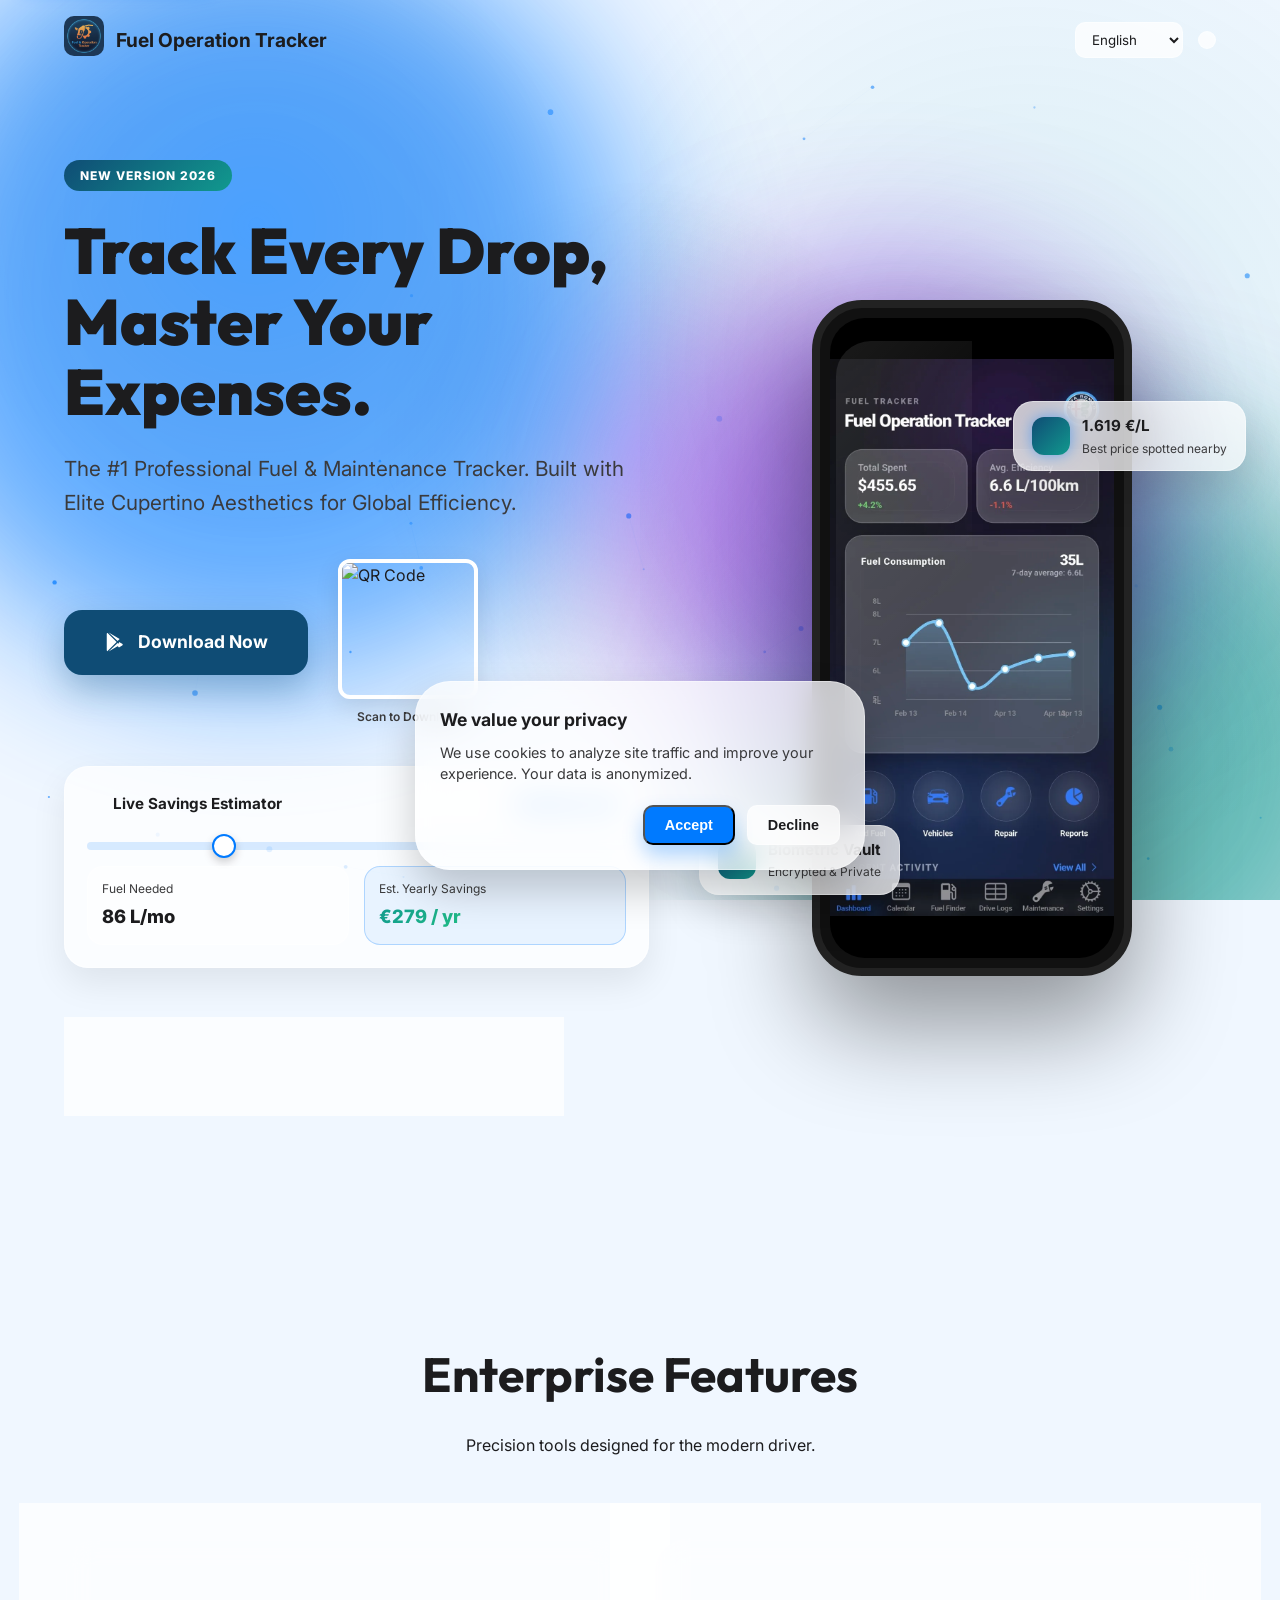
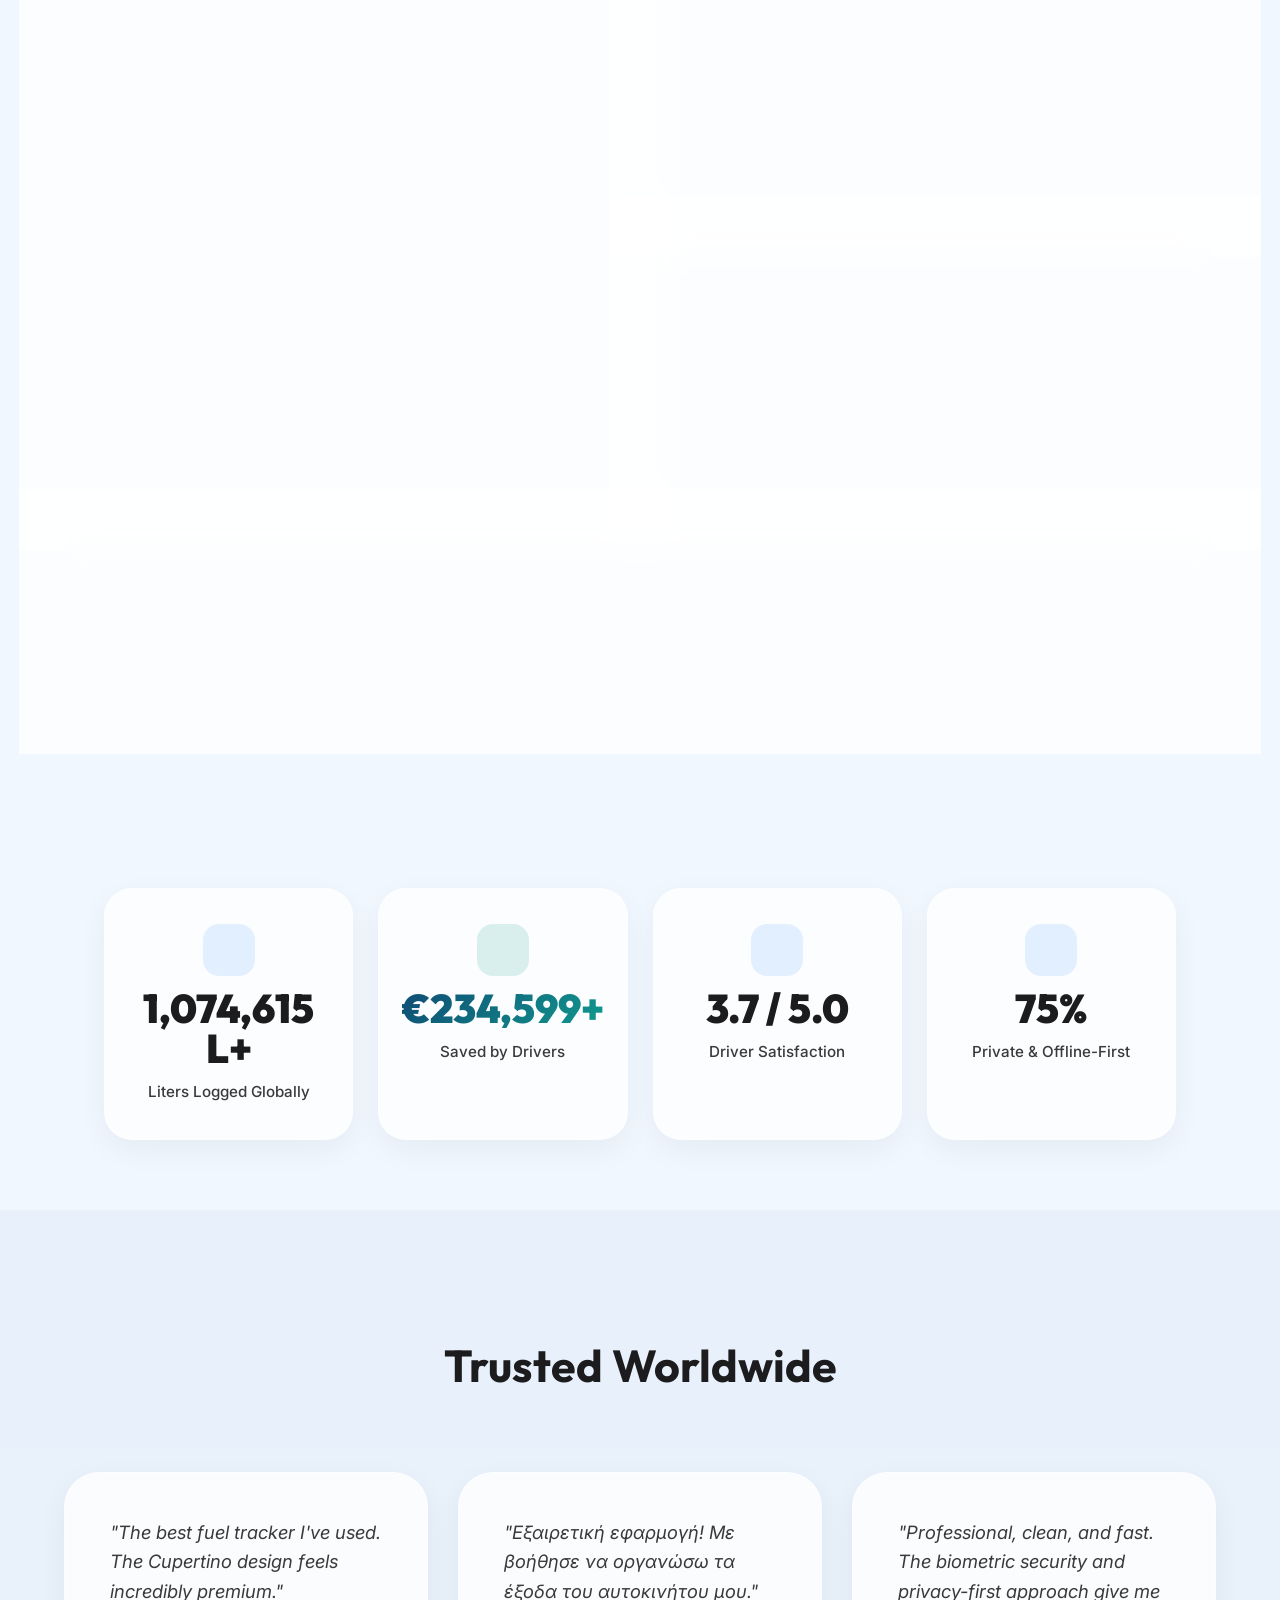
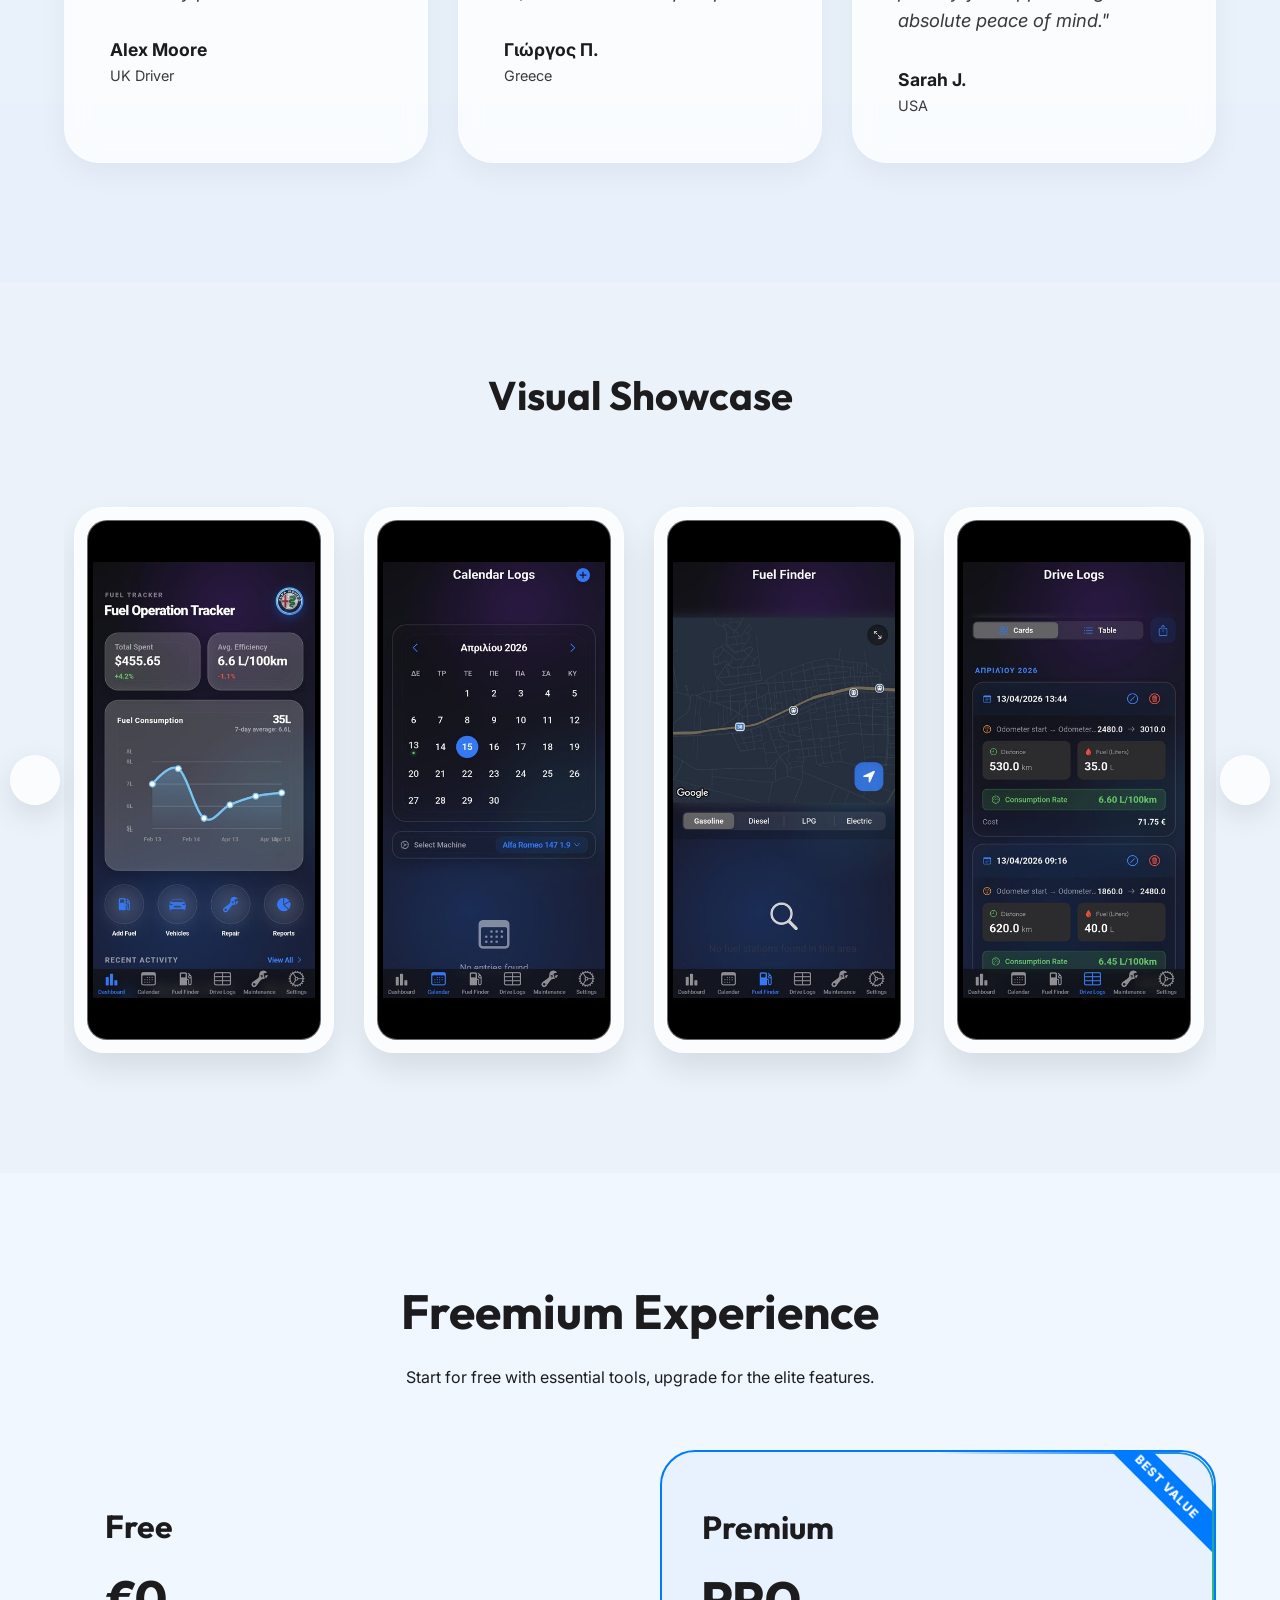
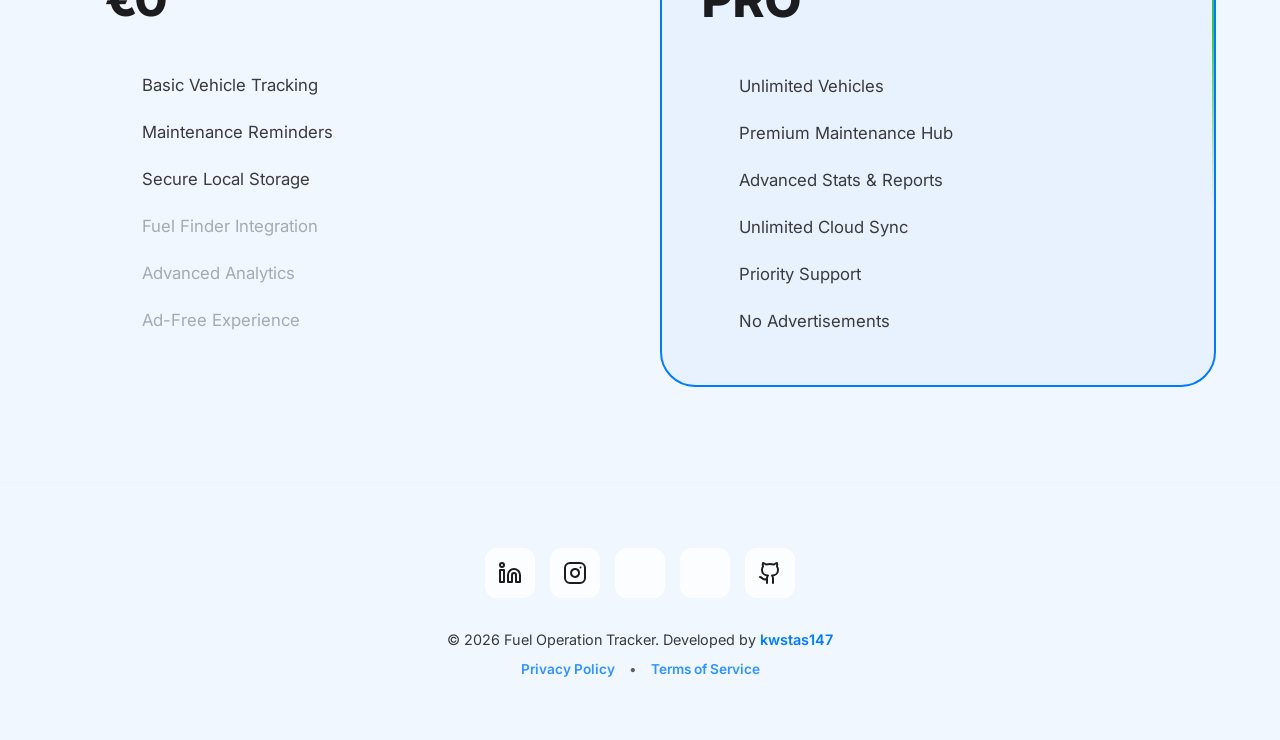
==== commit ea4f34b4: "feat: implement elite 2026 visual upgrade with canvas aurora, hero calculator, bento spotlight, bord" ====
--- a/index.html
+++ b/index.html
@@ -84,6 +84,7 @@
 
     <!-- Ambient Animated Background -->
     <div class="ambient-background">
+        <canvas id="ambient-canvas"></canvas>
         <div class="blob blob-1"></div>
         <div class="blob blob-2"></div>
         <div class="blob blob-3"></div>
@@ -140,6 +141,25 @@
                         </div>
                     </div>
                     
+                    <!-- Live Savings Estimator (Product as the Demo) -->
+                    <div class="hero-calc-card glass-card">
+                        <div class="calc-header">
+                            <span class="calc-label"><i data-lucide="calculator"></i> <strong id="calc-title">Live Savings Estimator</strong></span>
+                            <span class="calc-distance-tag"><span id="calc-distance-val">1,200</span> km / mo</span>
+                        </div>
+                        <input type="range" id="distance-slider" min="300" max="4000" step="50" value="1200" class="cupertino-slider" aria-label="Monthly distance in kilometers">
+                        <div class="calc-metrics-row">
+                            <div class="metric-item">
+                                <span class="metric-title" id="calc-fuel-lbl">Fuel Needed</span>
+                                <span class="metric-value"><span id="calc-fuel-val">86</span> L/mo</span>
+                            </div>
+                            <div class="metric-item highlight">
+                                <span class="metric-title" id="calc-savings-lbl">Est. Yearly Savings</span>
+                                <span class="metric-value savings-gradient"><span id="calc-savings-val">€280</span> / yr</span>
+                            </div>
+                        </div>
+                    </div>
+                    
                     <div class="newsletter-compact">
                         <form action="https://formspree.io/f/xwvabwwy" method="POST" id="newsletter-form">
                             <input type="email" placeholder="Enter your email for fuel saving tips..." required name="email">
@@ -149,6 +169,22 @@
                 </div>
                 
                 <div class="hero-visual animate-fade-in">
+                    <!-- Floating Cupertino Badges -->
+                    <div class="floating-badge badge-top-right glass-card">
+                        <div class="badge-icon pulse"><i data-lucide="zap"></i></div>
+                        <div class="badge-text">
+                            <strong>1.619 €/L</strong>
+                            <span id="badge-price-lbl">Best price spotted nearby</span>
+                        </div>
+                    </div>
+                    <div class="floating-badge badge-bottom-left glass-card">
+                        <div class="badge-icon"><i data-lucide="shield-check"></i></div>
+                        <div class="badge-text">
+                            <strong>Biometric Vault</strong>
+                            <span id="badge-vault-lbl">Encrypted & Private</span>
+                        </div>
+                    </div>
+
                     <div class="phone-frame">
                         <div class="phone-screen">
                             <picture>
@@ -190,6 +226,32 @@
                         <h3 id="f4-title">Biometric Security</h3>
                         <p id="f4-desc">Your data, your eyes only. Encrypted storage and biometric locking mechanisms.</p>
                     </div>
+                </div>
+            </div>
+        </section>
+
+        <!-- Live Global Impact Stats Ticker Section -->
+        <section class="stats-ticker-section reveal" id="stats">
+            <div class="stats-grid">
+                <div class="stat-card glass-card">
+                    <div class="stat-icon"><i data-lucide="gauge"></i></div>
+                    <div class="stat-number" id="stat-liters" data-target="1420000" data-suffix=" L+">0 L+</div>
+                    <div class="stat-label" id="stat-liters-lbl">Liters Logged Globally</div>
+                </div>
+                <div class="stat-card glass-card">
+                    <div class="stat-icon highlight"><i data-lucide="coins"></i></div>
+                    <div class="stat-number highlight" id="stat-savings" data-target="310000" data-prefix="€" data-suffix="+">€0+</div>
+                    <div class="stat-label" id="stat-savings-lbl">Saved by Drivers</div>
+                </div>
+                <div class="stat-card glass-card">
+                    <div class="stat-icon"><i data-lucide="star"></i></div>
+                    <div class="stat-number" id="stat-rating" data-target="4.9" data-decimals="1" data-suffix=" / 5.0">0.0 / 5.0</div>
+                    <div class="stat-label" id="stat-rating-lbl">Driver Satisfaction</div>
+                </div>
+                <div class="stat-card glass-card">
+                    <div class="stat-icon"><i data-lucide="shield-check"></i></div>
+                    <div class="stat-number" id="stat-privacy" data-target="100" data-suffix="%">0%</div>
+                    <div class="stat-label" id="stat-privacy-lbl">Private & Offline-First</div>
                 </div>
             </div>
         </section>
@@ -274,6 +336,7 @@
                 </div>
                 <!-- Premium Plan -->
                 <div class="pricing-card premium glass">
+                    <div class="border-beam"></div>
                     <div class="pricing-header">
                         <h3 id="premium-name">Premium</h3>
                         <div class="price" id="premium-price">PRO</div>
@@ -344,6 +407,26 @@
         </div>
     </div>
 
+    <!-- Cupertino Interactive Gallery Lightbox Modal -->
+    <div id="gallery-lightbox" class="lightbox-modal glass-overlay" aria-hidden="true" style="display: none;">
+        <div class="lightbox-backdrop"></div>
+        <div class="lightbox-dialog glass-card">
+            <button class="lightbox-close" id="lightbox-close-btn" aria-label="Close image preview">
+                <i data-lucide="x"></i>
+            </button>
+            <button class="lightbox-arrow prev" id="lightbox-prev-btn" aria-label="Previous image">
+                <i data-lucide="chevron-left"></i>
+            </button>
+            <div class="lightbox-media-wrapper">
+                <img id="lightbox-img" src="" alt="Full Resolution Preview">
+            </div>
+            <button class="lightbox-arrow next" id="lightbox-next-btn" aria-label="Next image">
+                <i data-lucide="chevron-right"></i>
+            </button>
+            <div class="lightbox-counter"><span id="lightbox-idx">1</span> / 14</div>
+        </div>
+    </div>
+
     <script src="https://unpkg.com/lucide@0.344.0/dist/umd/lucide.min.js"></script>
     <script src="script.js"></script>
 </body>
--- a/styles.css
+++ b/styles.css
@@ -1187,3 +1187,472 @@
     border-radius: 10px;
 }
 
+/* ==========================================================================
+   ELITE WOW FACTOR DESIGN SYSTEM (2026 BENCHMARKS)
+   ========================================================================== */
+
+/* 1. Ambient Canvas Aurora Live Wallpaper */
+#ambient-canvas {
+    position: fixed;
+    top: 0;
+    left: 0;
+    width: 100vw;
+    height: 100vh;
+    pointer-events: none;
+    z-index: -1;
+}
+
+/* 2. Floating Cupertino Badges (Hero Section) */
+.hero-visual {
+    position: relative;
+}
+
+.floating-badge {
+    position: absolute;
+    z-index: 10;
+    display: flex;
+    align-items: center;
+    gap: 12px;
+    padding: 12px 18px;
+    border-radius: 20px;
+    background: var(--card-bg);
+    backdrop-filter: blur(20px);
+    -webkit-backdrop-filter: blur(20px);
+    border: 1px solid var(--glass-border);
+    box-shadow: 0 20px 40px rgba(0, 0, 0, 0.12);
+    animation: floatBadge 6s ease-in-out infinite alternate;
+}
+
+.floating-badge.badge-top-right {
+    top: 15%;
+    right: -30px;
+    animation-delay: 0s;
+}
+
+.floating-badge.badge-bottom-left {
+    bottom: 12%;
+    left: -30px;
+    animation-delay: -3s;
+}
+
+.badge-icon {
+    width: 38px;
+    height: 38px;
+    border-radius: 12px;
+    background: var(--primary-gradient);
+    color: white;
+    display: flex;
+    align-items: center;
+    justify-content: center;
+    flex-shrink: 0;
+}
+
+.badge-icon.pulse {
+    box-shadow: 0 0 15px rgba(0, 122, 255, 0.5);
+    animation: badgePulse 2s infinite ease-in-out;
+}
+
+.badge-text {
+    display: flex;
+    flex-direction: column;
+    text-align: left;
+}
+
+.badge-text strong {
+    font-size: 0.95rem;
+    color: var(--text-primary);
+}
+
+.badge-text span {
+    font-size: 0.75rem;
+    color: var(--text-secondary);
+}
+
+@keyframes floatBadge {
+    0% { transform: translateY(0px) rotate(0deg); }
+    100% { transform: translateY(-16px) rotate(1.5deg); }
+}
+
+@keyframes badgePulse {
+    0%, 100% { transform: scale(1); }
+    50% { transform: scale(1.08); box-shadow: 0 0 25px rgba(0, 122, 255, 0.8); }
+}
+
+@media (max-width: 900px) {
+    .floating-badge {
+        display: none; /* Hide on mobile so phone is not obscured */
+    }
+}
+
+/* 3. Hero Live Savings Estimator Card (Product-as-the-Demo) */
+.hero-calc-card {
+    margin-top: 25px;
+    padding: 22px;
+    border-radius: 24px;
+    background: var(--card-bg);
+    border: 1px solid var(--glass-border);
+    backdrop-filter: blur(20px);
+    -webkit-backdrop-filter: blur(20px);
+    box-shadow: 0 15px 35px rgba(0, 0, 0, 0.08);
+}
+
+.calc-header {
+    display: flex;
+    justify-content: space-between;
+    align-items: center;
+    margin-bottom: 12px;
+}
+
+.calc-label {
+    display: inline-flex;
+    align-items: center;
+    gap: 8px;
+    font-size: 0.95rem;
+    color: var(--text-primary);
+}
+
+.calc-label i,
+.calc-label svg {
+    width: 18px;
+    height: 18px;
+    color: var(--primary);
+}
+
+.calc-distance-tag {
+    font-weight: 700;
+    font-size: 0.9rem;
+    color: var(--primary);
+    background: rgba(0, 122, 255, 0.1);
+    padding: 4px 12px;
+    border-radius: 12px;
+}
+
+.cupertino-slider {
+    -webkit-appearance: none;
+    appearance: none;
+    width: 100%;
+    height: 8px;
+    border-radius: 5px;
+    background: rgba(0, 122, 255, 0.15);
+    outline: none;
+    cursor: pointer;
+    margin: 8px 0 16px;
+    transition: background 0.3s;
+}
+
+.cupertino-slider::-webkit-slider-thumb {
+    -webkit-appearance: none;
+    appearance: none;
+    width: 24px;
+    height: 24px;
+    border-radius: 50%;
+    background: #ffffff;
+    border: 2px solid var(--primary);
+    box-shadow: 0 4px 10px rgba(0, 0, 0, 0.2);
+    cursor: pointer;
+    transition: transform 0.15s ease;
+}
+
+.cupertino-slider::-webkit-slider-thumb:hover {
+    transform: scale(1.15);
+}
+
+.cupertino-slider::-moz-range-thumb {
+    width: 24px;
+    height: 24px;
+    border-radius: 50%;
+    background: #ffffff;
+    border: 2px solid var(--primary);
+    box-shadow: 0 4px 10px rgba(0, 0, 0, 0.2);
+    cursor: pointer;
+}
+
+.calc-metrics-row {
+    display: flex;
+    justify-content: space-between;
+    gap: 15px;
+}
+
+.metric-item {
+    flex: 1;
+    display: flex;
+    flex-direction: column;
+    padding: 12px 14px;
+    border-radius: 16px;
+    background: rgba(255, 255, 255, 0.4);
+    border: 1px solid var(--glass-border);
+}
+
+.dark-mode .metric-item {
+    background: rgba(255, 255, 255, 0.05);
+}
+
+.metric-item.highlight {
+    background: rgba(0, 122, 255, 0.08);
+    border-color: rgba(0, 122, 255, 0.25);
+}
+
+.metric-title {
+    font-size: 0.75rem;
+    color: var(--text-secondary);
+    margin-bottom: 4px;
+}
+
+.metric-value {
+    font-size: 1.15rem;
+    font-weight: 800;
+    color: var(--text-primary);
+}
+
+.savings-gradient {
+    background: linear-gradient(135deg, #11998e, #38ef7d);
+    -webkit-background-clip: text;
+    background-clip: text;
+    -webkit-text-fill-color: transparent;
+}
+
+/* 4. Bento Grid Spotlight Hover Effect (Linear Style) */
+.bento-card {
+    position: relative;
+    overflow: hidden;
+    isolation: isolate;
+}
+
+.bento-card::before {
+    content: '';
+    position: absolute;
+    inset: 0;
+    border-radius: inherit;
+    background: radial-gradient(
+        450px circle at var(--mouse-x, -999px) var(--mouse-y, -999px),
+        rgba(0, 122, 255, 0.15),
+        transparent 45%
+    );
+    opacity: 0;
+    transition: opacity 0.4s ease;
+    pointer-events: none;
+    z-index: 1;
+}
+
+.bento-card:hover::before {
+    opacity: 1;
+}
+
+/* 5. Border Beam Laser Glow on PRO Pricing Card */
+.pricing-card.premium {
+    position: relative;
+    overflow: hidden;
+}
+
+.pricing-card.premium .border-beam {
+    position: absolute;
+    inset: 0;
+    border-radius: inherit;
+    padding: 2px;
+    background: conic-gradient(
+        from 0deg at 50% 50%,
+        transparent 0%,
+        rgba(0, 122, 255, 0.9) 10%,
+        #34c759 20%,
+        transparent 30%
+    );
+    -webkit-mask: linear-gradient(#fff 0 0) content-box, linear-gradient(#fff 0 0);
+    -webkit-mask-composite: xor;
+    mask-composite: exclude;
+    pointer-events: none;
+    animation: rotateLaserBeam 4s linear infinite;
+    z-index: 2;
+}
+
+@keyframes rotateLaserBeam {
+    0% { transform: rotate(0deg); }
+    100% { transform: rotate(360deg); }
+}
+
+/* 6. Stats Ticker Section */
+.stats-ticker-section {
+    padding: 70px 5%;
+    max-width: 1200px;
+    margin: 0 auto;
+}
+
+.stats-grid {
+    display: grid;
+    grid-template-columns: repeat(4, 1fr);
+    gap: 25px;
+}
+
+@media (max-width: 900px) {
+    .stats-grid {
+        grid-template-columns: repeat(2, 1fr);
+    }
+}
+
+@media (max-width: 500px) {
+    .stats-grid {
+        grid-template-columns: 1fr;
+    }
+}
+
+.stat-card {
+    text-align: center;
+    padding: 35px 20px;
+    border-radius: 28px;
+    display: flex;
+    flex-direction: column;
+    align-items: center;
+    gap: 12px;
+}
+
+.stat-icon {
+    width: 52px;
+    height: 52px;
+    border-radius: 16px;
+    background: rgba(0, 122, 255, 0.1);
+    color: var(--primary);
+    display: flex;
+    align-items: center;
+    justify-content: center;
+}
+
+.stat-icon.highlight {
+    background: rgba(17, 153, 142, 0.15);
+    color: #11998e;
+}
+
+.stat-icon svg {
+    width: 26px;
+    height: 26px;
+}
+
+.stat-number {
+    font-size: 2.5rem;
+    font-weight: 900;
+    font-family: 'Outfit', sans-serif;
+    color: var(--text-primary);
+    line-height: 1;
+}
+
+.stat-number.highlight {
+    background: var(--primary-gradient);
+    -webkit-background-clip: text;
+    background-clip: text;
+    -webkit-text-fill-color: transparent;
+}
+
+.stat-label {
+    font-size: 0.95rem;
+    color: var(--text-secondary);
+    font-weight: 500;
+}
+
+/* 7. Interactive Cupertino Gallery Lightbox Modal */
+.lightbox-modal {
+    position: fixed;
+    inset: 0;
+    z-index: 10000;
+    display: flex;
+    align-items: center;
+    justify-content: center;
+    padding: 20px;
+}
+
+.lightbox-backdrop {
+    position: absolute;
+    inset: 0;
+    background: rgba(0, 0, 0, 0.75);
+    backdrop-filter: blur(25px);
+    -webkit-backdrop-filter: blur(25px);
+    cursor: pointer;
+}
+
+.lightbox-dialog {
+    position: relative;
+    z-index: 2;
+    max-width: 90vw;
+    max-height: 90vh;
+    padding: 20px;
+    border-radius: 28px;
+    display: flex;
+    flex-direction: column;
+    align-items: center;
+    box-shadow: 0 30px 80px rgba(0, 0, 0, 0.5);
+}
+
+.lightbox-media-wrapper {
+    display: flex;
+    align-items: center;
+    justify-content: center;
+    max-height: 75vh;
+}
+
+.lightbox-media-wrapper img {
+    max-width: 100%;
+    max-height: 70vh;
+    border-radius: 18px;
+    object-fit: contain;
+    box-shadow: 0 10px 30px rgba(0,0,0,0.3);
+}
+
+.lightbox-close {
+    position: absolute;
+    top: 15px;
+    right: 15px;
+    width: 40px;
+    height: 40px;
+    border-radius: 50%;
+    background: rgba(0, 0, 0, 0.4);
+    color: #ffffff;
+    border: 1px solid rgba(255, 255, 255, 0.2);
+    display: flex;
+    align-items: center;
+    justify-content: center;
+    cursor: pointer;
+    transition: transform 0.2s, background 0.2s;
+    z-index: 5;
+}
+
+.lightbox-close:hover {
+    transform: scale(1.1);
+    background: rgba(0, 0, 0, 0.7);
+}
+
+.lightbox-arrow {
+    position: absolute;
+    top: 50%;
+    transform: translateY(-50%);
+    width: 48px;
+    height: 48px;
+    border-radius: 50%;
+    background: var(--card-bg);
+    border: 1px solid var(--glass-border);
+    color: var(--text-primary);
+    display: flex;
+    align-items: center;
+    justify-content: center;
+    cursor: pointer;
+    transition: transform 0.2s, background 0.2s;
+    z-index: 4;
+}
+
+.lightbox-arrow:hover {
+    transform: translateY(-50%) scale(1.15);
+    background: var(--primary);
+    color: #ffffff;
+}
+
+.lightbox-arrow.prev { left: 15px; }
+.lightbox-arrow.next { right: 15px; }
+
+.lightbox-counter {
+    margin-top: 12px;
+    font-size: 0.9rem;
+    font-weight: 600;
+    color: var(--text-secondary);
+}
+
+.screenshot-card {
+    cursor: pointer;
+}
+
+
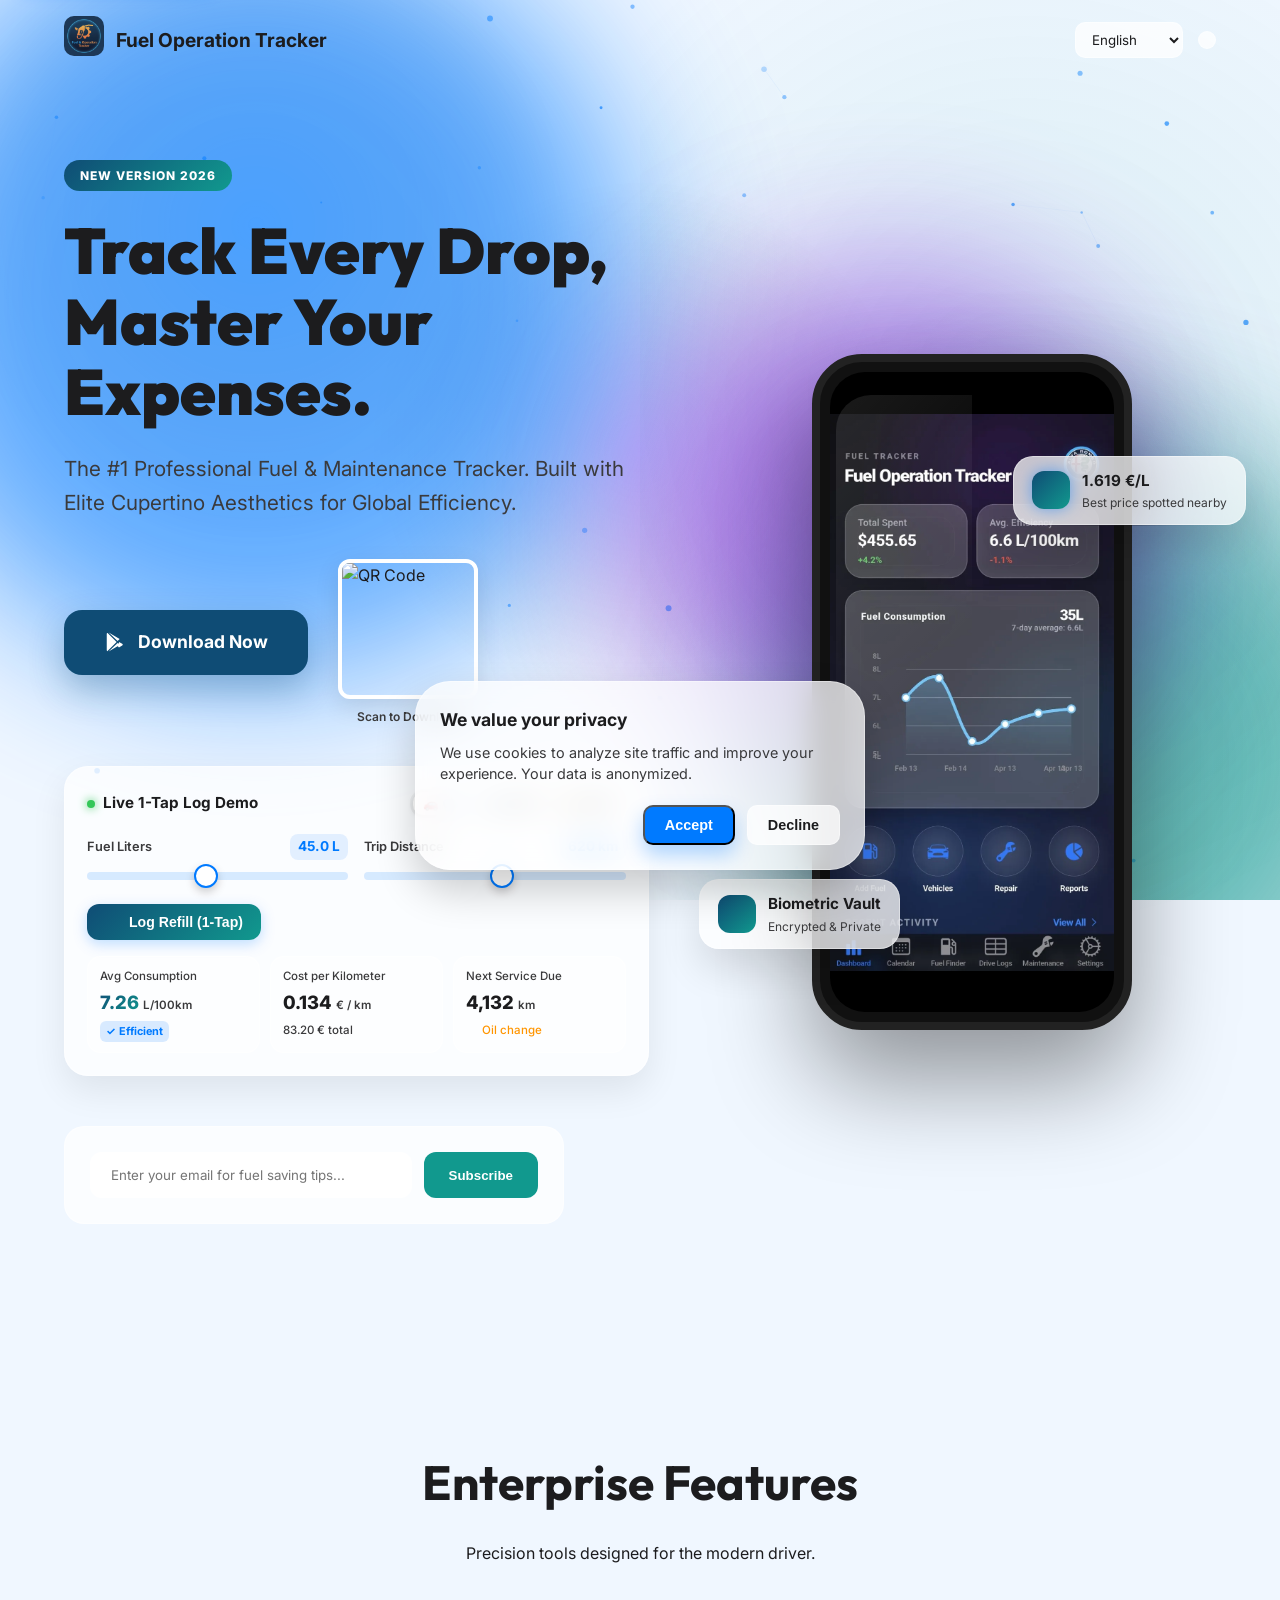
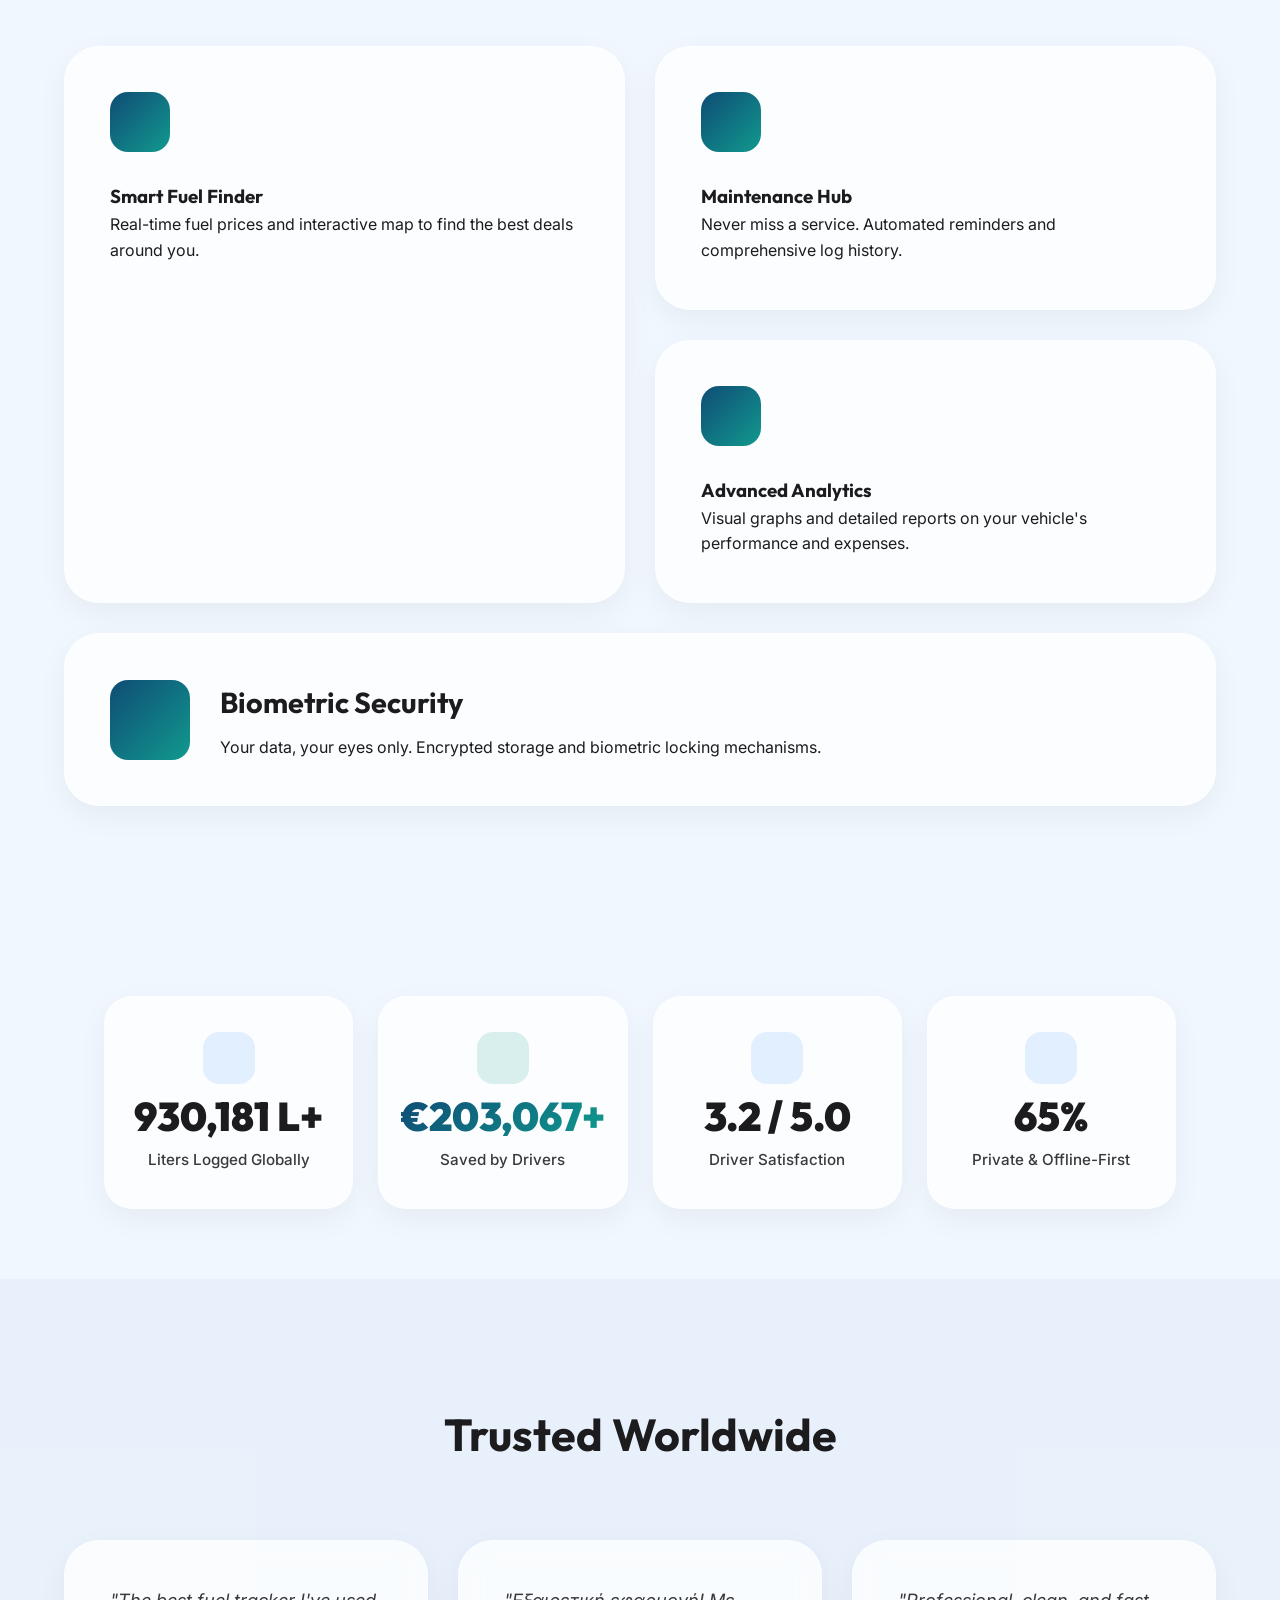
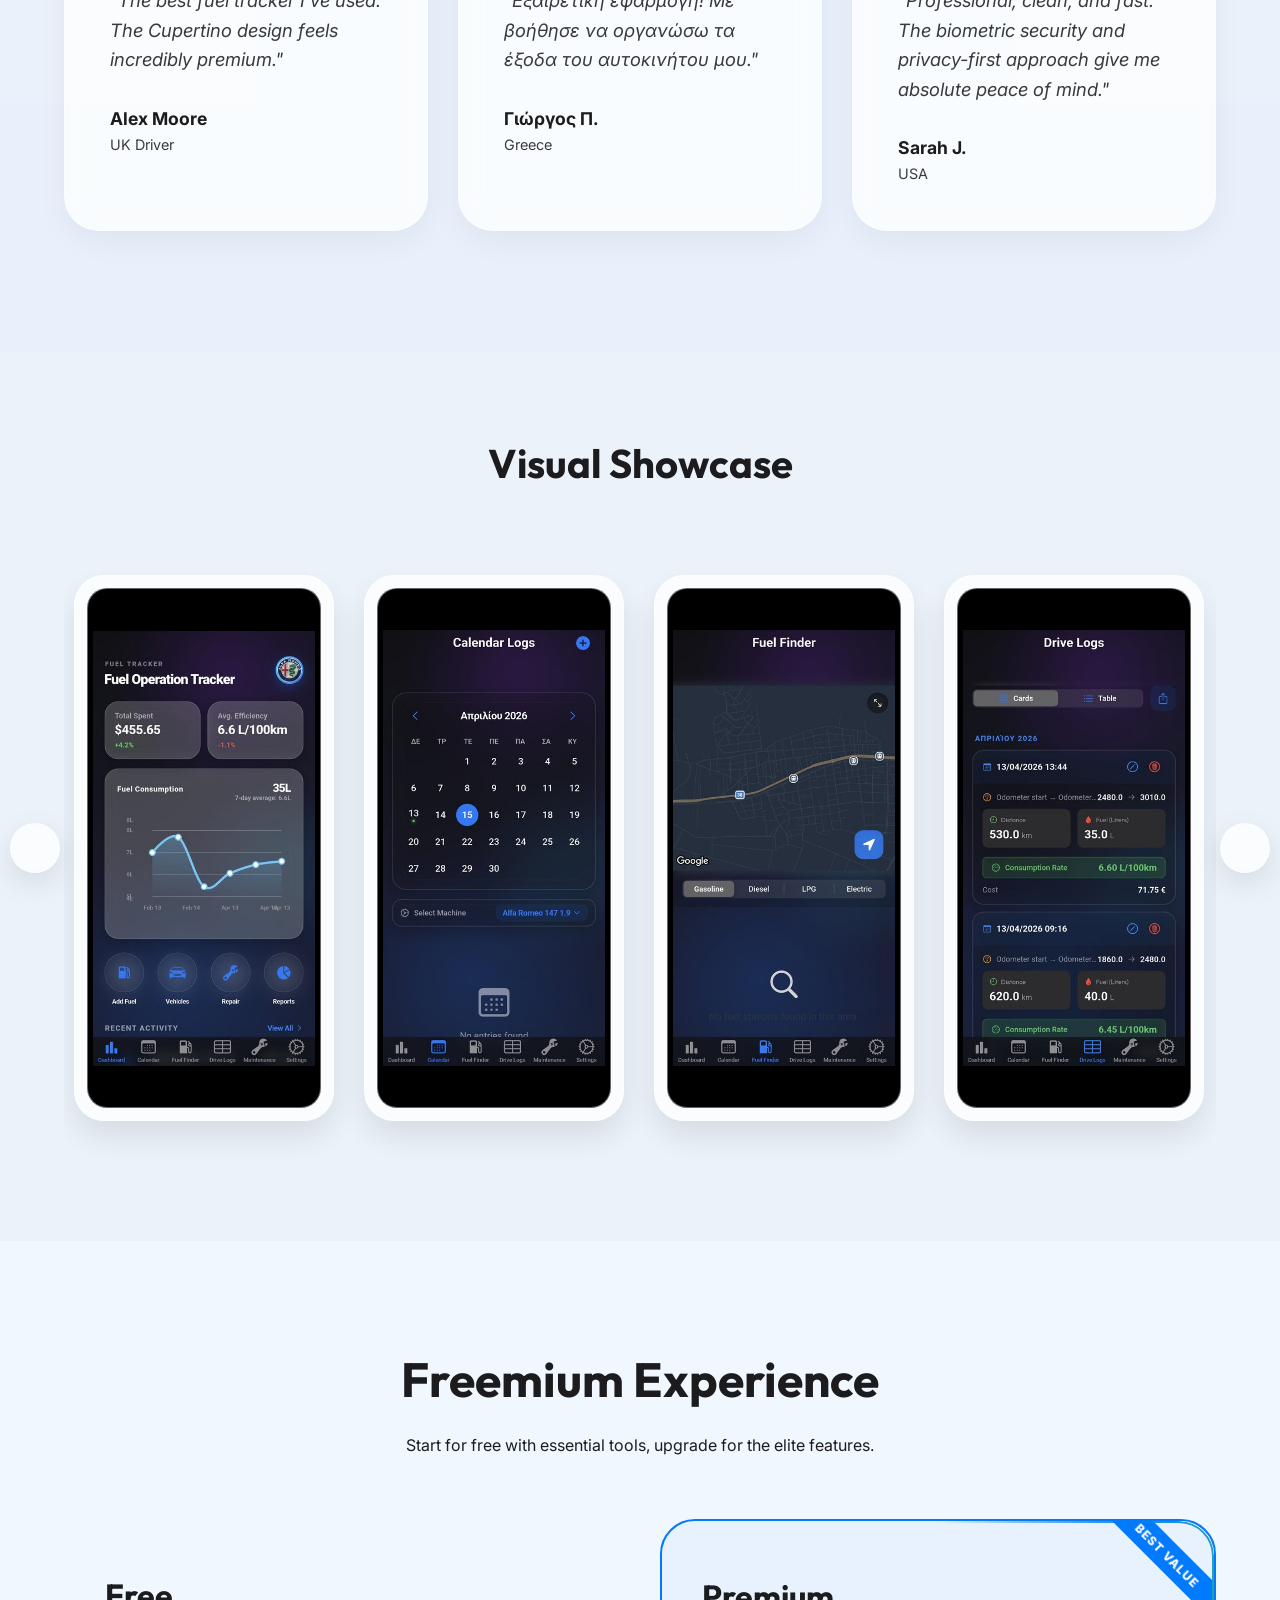
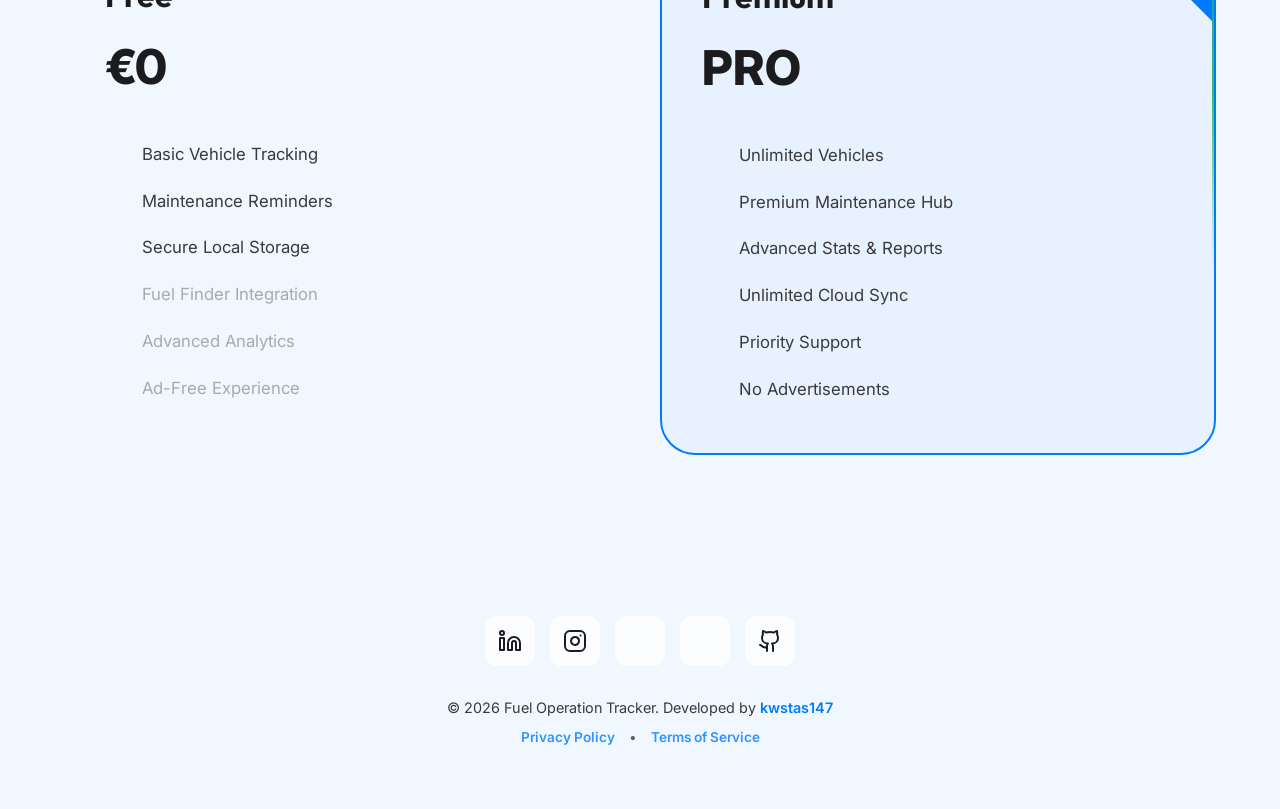
==== commit 0bae7b77: "feat: replace savings calculator with interactive 1-tap demo log widget and live telemetry" ====
--- a/index.html
+++ b/index.html
@@ -141,21 +141,78 @@
                         </div>
                     </div>
                     
-                    <!-- Live Savings Estimator (Product as the Demo) -->
-                    <div class="hero-calc-card glass-card">
-                        <div class="calc-header">
-                            <span class="calc-label"><i data-lucide="calculator"></i> <strong id="calc-title">Live Savings Estimator</strong></span>
-                            <span class="calc-distance-tag"><span id="calc-distance-val">1,200</span> km / mo</span>
-                        </div>
-                        <input type="range" id="distance-slider" min="300" max="4000" step="50" value="1200" class="cupertino-slider" aria-label="Monthly distance in kilometers">
-                        <div class="calc-metrics-row">
-                            <div class="metric-item">
-                                <span class="metric-title" id="calc-fuel-lbl">Fuel Needed</span>
-                                <span class="metric-value"><span id="calc-fuel-val">86</span> L/mo</span>
-                            </div>
-                            <div class="metric-item highlight">
-                                <span class="metric-title" id="calc-savings-lbl">Est. Yearly Savings</span>
-                                <span class="metric-value savings-gradient"><span id="calc-savings-val">€280</span> / yr</span>
+                    <!-- Live 1-Tap Log Demo (Interactive Product Experience) -->
+                    <div class="hero-demo-card glass-card" id="hero-demo-widget">
+                        <div class="demo-header">
+                            <div class="demo-title-group">
+                                <span class="live-dot" aria-hidden="true"></span>
+                                <span class="demo-label"><strong id="demo-title">Live Demo Καταγραφής</strong></span>
+                            </div>
+                            <!-- Preset Pills -->
+                            <div class="demo-presets" role="radiogroup" aria-label="Vehicle Presets">
+                                <button type="button" class="preset-pill active" data-preset="car" aria-checked="true" id="preset-car">🚗 <span id="preset-car-lbl">Ι.Χ.</span></button>
+                                <button type="button" class="preset-pill" data-preset="suv" aria-checked="false" id="preset-suv">🚙 <span id="preset-suv-lbl">SUV</span></button>
+                                <button type="button" class="preset-pill" data-preset="moto" aria-checked="false" id="preset-moto">🛵 <span id="preset-moto-lbl">Moto</span></button>
+                            </div>
+                        </div>
+
+                        <!-- Interactive Sliders / Inputs Grid -->
+                        <div class="demo-inputs-grid">
+                            <div class="demo-input-group">
+                                <div class="input-label-row">
+                                    <span class="input-label" id="demo-liters-lbl">Λίτρα Καυσίμου</span>
+                                    <span class="input-val-badge"><span id="demo-liters-val">45.0</span> L</span>
+                                </div>
+                                <input type="range" id="demo-liters-slider" min="8" max="90" step="0.5" value="45" class="cupertino-slider" aria-label="Fuel Liters">
+                            </div>
+                            <div class="demo-input-group">
+                                <div class="input-label-row">
+                                    <span class="input-label" id="demo-distance-lbl">Διανυθέντα Χλμ</span>
+                                    <span class="input-val-badge"><span id="demo-distance-val">620</span> km</span>
+                                </div>
+                                <input type="range" id="demo-distance-slider" min="80" max="1100" step="10" value="620" class="cupertino-slider" aria-label="Distance in km">
+                            </div>
+                        </div>
+
+                        <!-- Action Button & Instant Confirmation Status -->
+                        <div class="demo-action-row">
+                            <button type="button" class="btn-demo-log" id="btn-demo-log">
+                                <i data-lucide="zap"></i>
+                                <span id="demo-btn-lbl">Καταγραφή με 1 Tap</span>
+                            </button>
+                            <div class="demo-log-status" id="demo-log-status" aria-live="polite">
+                                <i data-lucide="check-circle-2"></i>
+                                <span id="demo-status-text">Επιτυχής καταγραφή #48</span>
+                            </div>
+                        </div>
+
+                        <!-- Live Generated Insights -->
+                        <div class="demo-results-grid">
+                            <div class="result-card">
+                                <span class="result-title" id="demo-res-consumption-lbl">Μέση Κατανάλωση</span>
+                                <div class="result-value-wrap">
+                                    <span class="result-val highlight" id="demo-res-consumption">7.26</span>
+                                    <span class="result-unit">L/100km</span>
+                                </div>
+                                <span class="result-tag tag-good" id="demo-res-tag">✓ Οικονομικό</span>
+                            </div>
+
+                            <div class="result-card">
+                                <span class="result-title" id="demo-res-cost-lbl">Κόστος / Χιλιόμετρο</span>
+                                <div class="result-value-wrap">
+                                    <span class="result-val" id="demo-res-cost-per-km">0.134</span>
+                                    <span class="result-unit">€ / km</span>
+                                </div>
+                                <span class="result-meta"><span id="demo-res-total-cost">83.20</span> € <span id="demo-res-total-lbl">σύνολο</span></span>
+                            </div>
+
+                            <div class="result-card service-card">
+                                <span class="result-title" id="demo-res-service-lbl">Επόμενο Service</span>
+                                <div class="result-value-wrap">
+                                    <span class="result-val" id="demo-res-service-km">4,380</span>
+                                    <span class="result-unit">km</span>
+                                </div>
+                                <span class="result-meta text-alert" id="demo-res-service-text"><i data-lucide="wrench"></i> Αλλαγή λαδιών</span>
                             </div>
                         </div>
                     </div>
--- a/styles.css
+++ b/styles.css
@@ -1284,8 +1284,8 @@
     }
 }
 
-/* 3. Hero Live Savings Estimator Card (Product-as-the-Demo) */
-.hero-calc-card {
+/* 3. Hero Interactive Live 1-Tap Log Demo Card */
+.hero-demo-card {
     margin-top: 25px;
     padding: 22px;
     border-radius: 24px;
@@ -1294,37 +1294,127 @@
     backdrop-filter: blur(20px);
     -webkit-backdrop-filter: blur(20px);
     box-shadow: 0 15px 35px rgba(0, 0, 0, 0.08);
-}
-
-.calc-header {
+    transition: transform 0.3s ease, box-shadow 0.3s ease;
+}
+
+.demo-header {
     display: flex;
     justify-content: space-between;
     align-items: center;
-    margin-bottom: 12px;
-}
-
-.calc-label {
-    display: inline-flex;
+    flex-wrap: wrap;
+    gap: 12px;
+    margin-bottom: 16px;
+}
+
+.demo-title-group {
+    display: flex;
     align-items: center;
     gap: 8px;
+}
+
+.live-dot {
+    width: 8px;
+    height: 8px;
+    border-radius: 50%;
+    background: #34c759;
+    box-shadow: 0 0 10px #34c759;
+    animation: livePulse 1.8s infinite ease-in-out;
+}
+
+@keyframes livePulse {
+    0%, 100% { opacity: 1; transform: scale(1); }
+    50% { opacity: 0.4; transform: scale(1.3); }
+}
+
+.demo-label {
     font-size: 0.95rem;
     color: var(--text-primary);
 }
 
-.calc-label i,
-.calc-label svg {
-    width: 18px;
-    height: 18px;
+.demo-presets {
+    display: flex;
+    align-items: center;
+    gap: 6px;
+    background: rgba(0, 0, 0, 0.04);
+    padding: 3px;
+    border-radius: 14px;
+}
+
+.dark-mode .demo-presets {
+    background: rgba(255, 255, 255, 0.08);
+}
+
+.preset-pill {
+    background: transparent;
+    border: none;
+    outline: none;
+    padding: 4px 10px;
+    border-radius: 10px;
+    font-size: 0.8rem;
+    font-weight: 600;
+    color: var(--text-secondary);
+    cursor: pointer;
+    transition: all 0.2s ease;
+    display: inline-flex;
+    align-items: center;
+    gap: 4px;
+}
+
+.preset-pill:hover {
+    color: var(--text-primary);
+}
+
+.preset-pill.active {
+    background: #ffffff;
     color: var(--primary);
-}
-
-.calc-distance-tag {
+    box-shadow: 0 2px 6px rgba(0, 0, 0, 0.1);
+}
+
+.dark-mode .preset-pill.active {
+    background: var(--primary);
+    color: #ffffff;
+    box-shadow: 0 2px 8px rgba(0, 122, 255, 0.4);
+}
+
+.demo-inputs-grid {
+    display: grid;
+    grid-template-columns: 1fr 1fr;
+    gap: 16px;
+    margin-bottom: 14px;
+}
+
+@media (max-width: 600px) {
+    .demo-inputs-grid {
+        grid-template-columns: 1fr;
+        gap: 10px;
+    }
+}
+
+.demo-input-group {
+    display: flex;
+    flex-direction: column;
+}
+
+.input-label-row {
+    display: flex;
+    justify-content: space-between;
+    align-items: center;
+    margin-bottom: 6px;
+}
+
+.input-label {
+    font-size: 0.8rem;
+    font-weight: 600;
+    color: var(--text-secondary);
+}
+
+.input-val-badge {
+    font-size: 0.85rem;
     font-weight: 700;
-    font-size: 0.9rem;
     color: var(--primary);
     background: rgba(0, 122, 255, 0.1);
-    padding: 4px 12px;
-    border-radius: 12px;
+    padding: 2px 8px;
+    border-radius: 8px;
 }
 
 .cupertino-slider {
@@ -1336,7 +1426,7 @@
     background: rgba(0, 122, 255, 0.15);
     outline: none;
     cursor: pointer;
-    margin: 8px 0 16px;
+    margin: 6px 0 10px;
     transition: background 0.3s;
 }
 
@@ -1367,48 +1457,160 @@
     cursor: pointer;
 }
 
-.calc-metrics-row {
-    display: flex;
-    justify-content: space-between;
-    gap: 15px;
-}
-
-.metric-item {
-    flex: 1;
+.demo-action-row {
+    display: flex;
+    align-items: center;
+    gap: 14px;
+    margin-bottom: 16px;
+    flex-wrap: wrap;
+}
+
+.btn-demo-log {
+    background: var(--primary-gradient);
+    color: #ffffff;
+    border: none;
+    border-radius: 12px;
+    padding: 10px 18px;
+    font-size: 0.88rem;
+    font-weight: 600;
+    display: inline-flex;
+    align-items: center;
+    gap: 8px;
+    cursor: pointer;
+    box-shadow: 0 4px 14px rgba(0, 122, 255, 0.25);
+    transition: transform 0.15s ease, box-shadow 0.2s ease;
+}
+
+.btn-demo-log:hover {
+    transform: translateY(-1px);
+    box-shadow: 0 6px 18px rgba(0, 122, 255, 0.35);
+}
+
+.btn-demo-log:active {
+    transform: scale(0.96);
+}
+
+.btn-demo-log i,
+.btn-demo-log svg {
+    width: 16px;
+    height: 16px;
+}
+
+.demo-log-status {
+    display: inline-flex;
+    align-items: center;
+    gap: 6px;
+    font-size: 0.82rem;
+    font-weight: 600;
+    color: #34c759;
+    opacity: 0;
+    transform: translateX(-6px);
+    transition: all 0.3s cubic-bezier(0.16, 1, 0.3, 1);
+    pointer-events: none;
+}
+
+.demo-log-status.show {
+    opacity: 1;
+    transform: translateX(0);
+}
+
+.demo-log-status i,
+.demo-log-status svg {
+    width: 16px;
+    height: 16px;
+    color: #34c759;
+}
+
+.demo-results-grid {
+    display: grid;
+    grid-template-columns: repeat(3, 1fr);
+    gap: 10px;
+}
+
+@media (max-width: 600px) {
+    .demo-results-grid {
+        grid-template-columns: 1fr;
+    }
+}
+
+.result-card {
     display: flex;
     flex-direction: column;
-    padding: 12px 14px;
-    border-radius: 16px;
-    background: rgba(255, 255, 255, 0.4);
+    padding: 10px 12px;
+    border-radius: 14px;
+    background: rgba(255, 255, 255, 0.45);
     border: 1px solid var(--glass-border);
-}
-
-.dark-mode .metric-item {
+    transition: transform 0.2s ease, border-color 0.2s ease;
+}
+
+.dark-mode .result-card {
     background: rgba(255, 255, 255, 0.05);
 }
 
-.metric-item.highlight {
-    background: rgba(0, 122, 255, 0.08);
-    border-color: rgba(0, 122, 255, 0.25);
-}
-
-.metric-title {
-    font-size: 0.75rem;
+.result-title {
+    font-size: 0.72rem;
     color: var(--text-secondary);
-    margin-bottom: 4px;
-}
-
-.metric-value {
+    margin-bottom: 3px;
+    font-weight: 500;
+}
+
+.result-value-wrap {
+    display: flex;
+    align-items: baseline;
+    gap: 4px;
+    margin-bottom: 3px;
+}
+
+.result-val {
     font-size: 1.15rem;
     font-weight: 800;
     color: var(--text-primary);
 }
 
-.savings-gradient {
-    background: linear-gradient(135deg, #11998e, #38ef7d);
+.result-val.highlight {
+    background: var(--primary-gradient);
     -webkit-background-clip: text;
     background-clip: text;
     -webkit-text-fill-color: transparent;
+}
+
+.result-unit {
+    font-size: 0.72rem;
+    color: var(--text-secondary);
+    font-weight: 600;
+}
+
+.result-tag {
+    display: inline-block;
+    align-self: flex-start;
+    font-size: 0.68rem;
+    font-weight: 700;
+    padding: 2px 6px;
+    border-radius: 6px;
+}
+
+.tag-good {
+    background: rgba(52, 199, 89, 0.15);
+    color: #34c759;
+}
+
+.result-meta {
+    font-size: 0.72rem;
+    color: var(--text-secondary);
+    font-weight: 500;
+}
+
+.text-alert {
+    color: #ff9500;
+    display: inline-flex;
+    align-items: center;
+    gap: 4px;
+}
+
+.text-alert i,
+.text-alert svg {
+    width: 12px;
+    height: 12px;
 }
 
 /* 4. Bento Grid Spotlight Hover Effect (Linear Style) */
